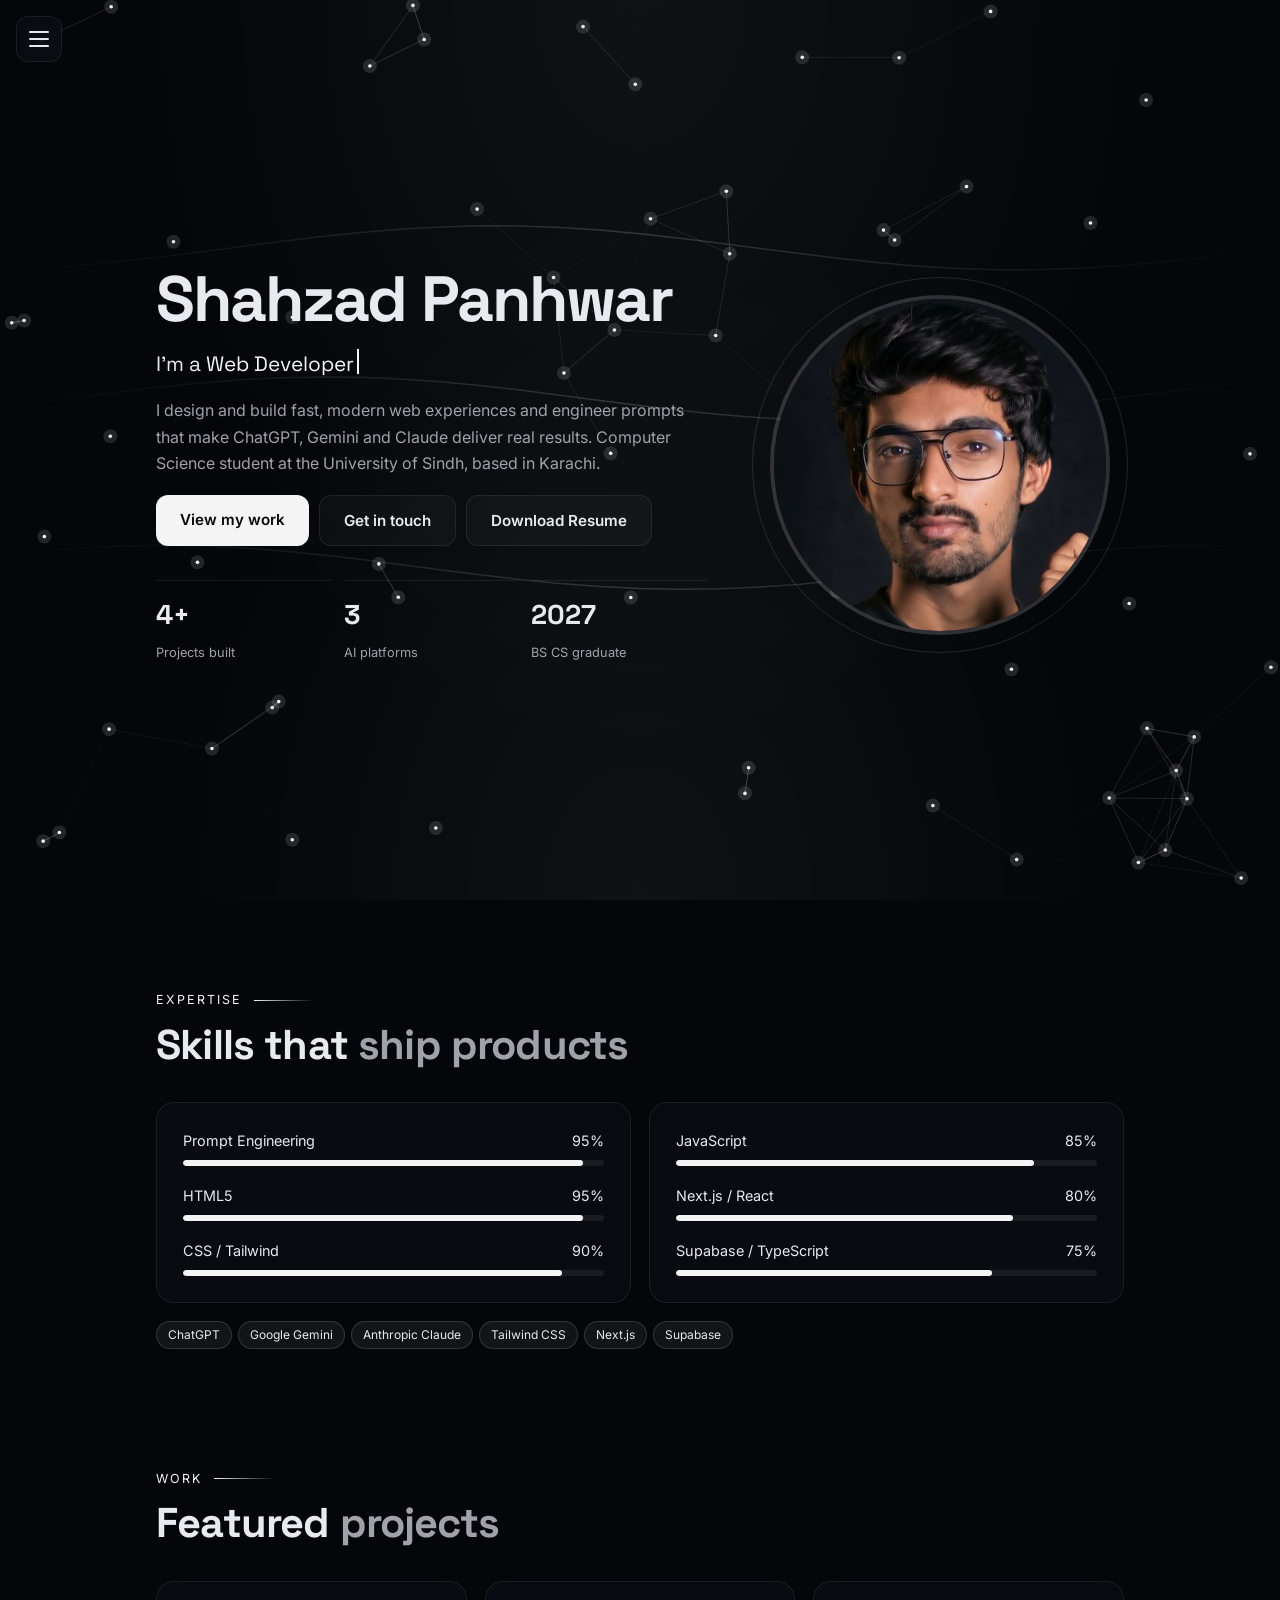
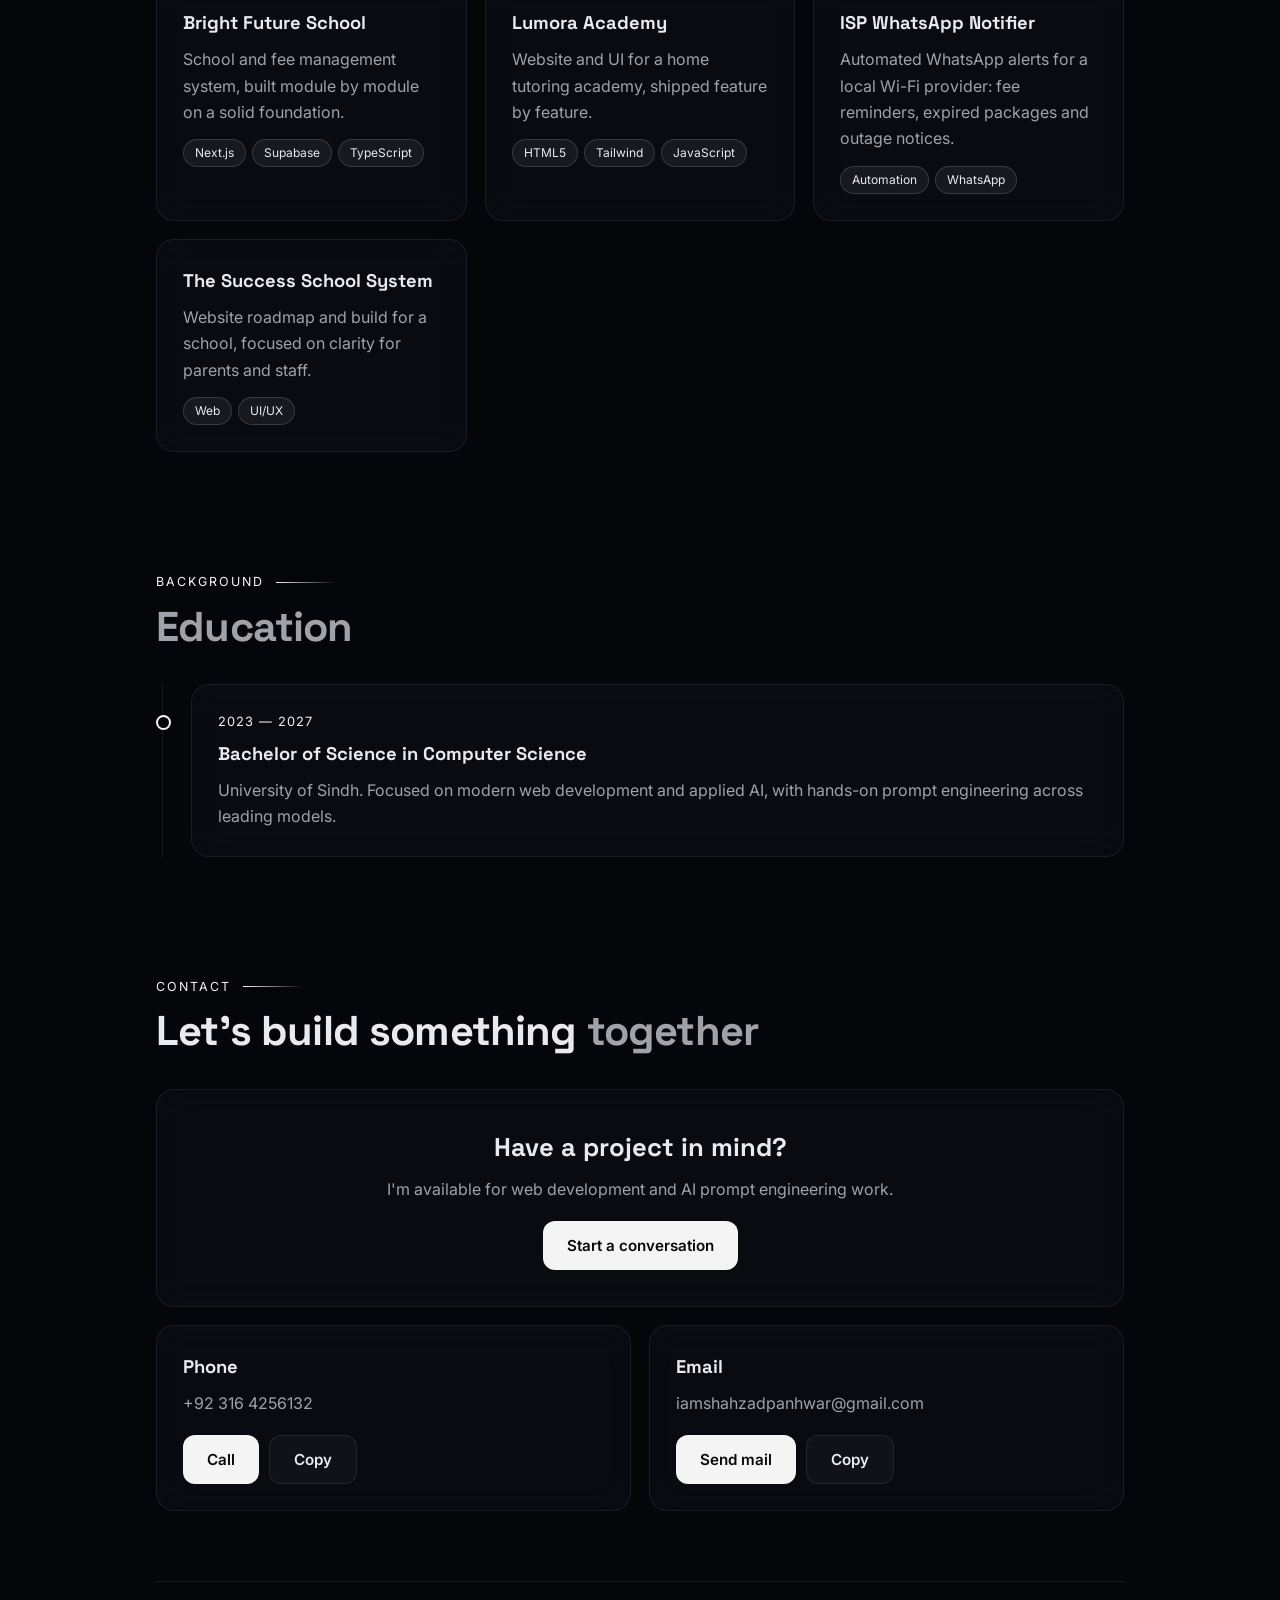
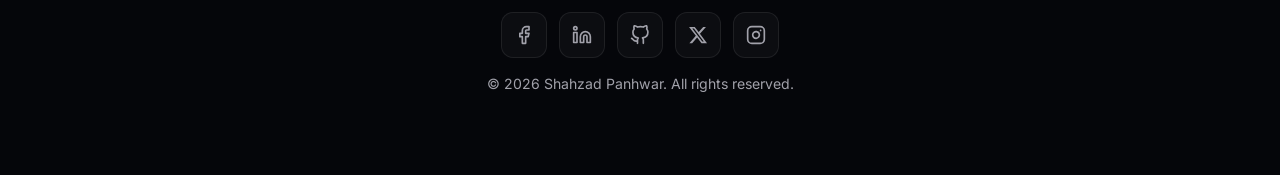
==== index.html @ 410c20b4 "Add files via upload" ====
<!DOCTYPE html>
<html lang="en">
<head>
<meta charset="utf-8">
<meta name="viewport" content="width=device-width, initial-scale=1, viewport-fit=cover">
<title>Shahzad Panhwar — Web Developer Specialized in AI</title>
<link rel="stylesheet" href="https://fonts.googleapis.com/css2?family=Inter:wght@400;500;600&family=Space+Grotesk:wght@500;600;700&display=swap">
<style>
:root{--bg:#05060a;--glass:rgba(14,16,24,.62);--line:rgba(255,255,255,.08);--tx:#e8eaf0;--mut:#a1a1aa;--em:#a1a1aa;--cy:#f4f4f5;--vi:#71717a;color-scheme:dark;box-sizing:border-box;padding-top:env(safe-area-inset-top,0px);padding-bottom:env(safe-area-inset-bottom,0px)}
*,*::before,*::after{box-sizing:inherit}
html{scroll-behavior:smooth;scroll-padding-top:env(safe-area-inset-top,0px)}
body{margin:0;background:var(--bg);color:var(--tx);font-family:Inter,system-ui,-apple-system,"Segoe UI",sans-serif;line-height:1.65;overflow-x:hidden}
body::before{content:"";position:fixed;inset:0;z-index:-1;background:radial-gradient(ellipse at 50% 0%,rgba(255,255,255,.05),transparent 60%),radial-gradient(ellipse at 50% 100%,rgba(255,255,255,.05),transparent 55%);pointer-events:none}
#bg{position:fixed;inset:0;width:100%;height:100%;z-index:-2}
h1,h2,h3,.logo,.num{font-family:"Space Grotesk",Inter,system-ui,sans-serif}
#pre{position:fixed;inset:0;background:var(--bg);display:grid;place-items:center;z-index:99;transition:opacity .6s,visibility .6s}
#pre.off{opacity:0;visibility:hidden}
.ring{width:54px;height:54px;border-radius:50%;border:3px solid var(--line);border-top-color:var(--cy);animation:spin 1s linear infinite}
@keyframes spin{to{transform:rotate(360deg)}}
nav{position:fixed;top:0;bottom:0;left:0;width:250px;display:flex;flex-direction:column;padding:calc(80px + env(safe-area-inset-top,0px)) 16px 20px;background:rgba(8,9,14,.72);backdrop-filter:blur(20px);-webkit-backdrop-filter:blur(20px);border-right:1px solid var(--line);z-index:60;transform:translateX(-105%);transition:transform .4s cubic-bezier(.2,.8,.2,1)}
nav.open{transform:none;box-shadow:20px 0 60px rgba(0,0,0,.5)}
#burger{position:fixed;top:calc(16px + env(safe-area-inset-top,0px));left:16px;width:46px;height:46px;border-radius:12px;border:1px solid var(--line);background:var(--glass);backdrop-filter:blur(14px);-webkit-backdrop-filter:blur(14px);display:flex;flex-direction:column;align-items:center;justify-content:center;gap:5px;cursor:pointer;z-index:70;transition:.25s;padding:0}
#burger:hover{border-color:var(--cy)}
#burger span{display:block;width:20px;height:2px;border-radius:2px;background:var(--tx);transition:.3s}
#burger.x span:nth-child(1){transform:translateY(7px) rotate(45deg)}
#burger.x span:nth-child(2){opacity:0}
#burger.x span:nth-child(3){transform:translateY(-7px) rotate(-45deg)}
#scrim{position:fixed;inset:0;background:rgba(0,0,0,.45);backdrop-filter:blur(4px);-webkit-backdrop-filter:blur(4px);opacity:0;visibility:hidden;transition:.3s;z-index:55}
#scrim.on{opacity:1;visibility:visible}
.brand{display:flex;align-items:center;gap:12px;padding:0 8px 22px;border-bottom:1px solid var(--line);margin-bottom:18px}
.logo{width:42px;height:42px;border-radius:12px;display:grid;place-items:center;font-weight:700;color:#04120d;background:var(--cy);flex:none}
.brand b{display:block;font-size:.95rem}.brand small{color:var(--mut);font-size:.75rem}
.lbl{display:block;font-size:.68rem;letter-spacing:.12em;text-transform:uppercase;color:var(--mut);padding:0 12px 8px}
nav svg{width:18px;height:18px;fill:none;stroke:currentColor;stroke-width:2;stroke-linecap:round;stroke-linejoin:round;flex:none}
nav a{display:flex;align-items:center;gap:12px;padding:10px 12px;border-radius:10px;color:var(--mut);text-decoration:none;font-size:.92rem;font-weight:500;transition:.2s;position:relative;margin-bottom:2px}
nav a:hover{color:var(--tx);background:rgba(255,255,255,.05)}
nav a.on{color:var(--cy);background:rgba(255,255,255,.08)}
nav a.on::before{content:"";position:absolute;left:-16px;top:8px;bottom:8px;width:3px;border-radius:0 3px 3px 0;background:var(--cy)}
.side-foot{margin-top:auto;padding:14px;border:1px solid var(--line);border-radius:14px;background:rgba(255,255,255,.03);font-size:.8rem;color:var(--mut)}
.side-foot .st{display:flex;align-items:center;gap:8px;color:var(--tx);font-weight:600;margin-bottom:10px}
.dot{width:8px;height:8px;border-radius:50%;background:var(--em);animation:pulse 2s infinite}
@keyframes pulse{50%{opacity:.4}}
nav a.hire,nav a.hire:hover{justify-content:center;margin:0;color:#04120d;font-weight:600;background:var(--cy)}
main{max-width:1040px;margin:0 auto;padding:0 36px}
section{padding:90px 0 30px}
#about{min-height:100vh;display:flex;flex-direction:column;justify-content:center;padding-top:60px}
.eyebrow{display:flex;align-items:center;gap:12px;font-size:.78rem;letter-spacing:.16em;text-transform:uppercase;color:var(--cy);margin-bottom:10px}
.eyebrow::after{content:"";height:1px;width:60px;background:linear-gradient(90deg,var(--cy),transparent)}
h2{font-size:clamp(1.8rem,4vw,2.6rem);margin:0 0 34px;letter-spacing:-.02em;line-height:1.15}
.g{color:var(--em)}
.card{background:var(--glass);backdrop-filter:blur(16px);-webkit-backdrop-filter:blur(16px);border:1px solid var(--line);border-radius:18px;padding:26px;transition:.35s;position:relative}
.card:hover{transform:translateY(-5px);border-color:rgba(255,255,255,.3);box-shadow:0 18px 40px -20px rgba(0,0,0,.7)}
.hero{display:grid;grid-template-columns:1.2fr .8fr;gap:50px;align-items:center}
.tag{display:inline-flex;align-items:center;gap:8px;font-size:.8rem;color:var(--em);border:1px solid rgba(52,211,153,.35);background:rgba(52,211,153,.07);padding:4px 14px;border-radius:999px;margin-bottom:18px}
h1{font-size:clamp(2.4rem,6vw,4rem);line-height:1.05;margin:0 0 14px;letter-spacing:-.03em}
.role{font-size:1.3rem;font-family:"Space Grotesk",sans-serif;margin-bottom:16px;min-height:2rem}
.role span{color:var(--cy)}
.role i{display:inline-block;width:2px;height:1.2em;background:var(--cy);vertical-align:-3px;margin-left:3px;animation:pulse 1s steps(2) infinite}
p{color:var(--mut);margin:0 0 14px}
.btn{display:inline-block;padding:12px 24px;border-radius:12px;font-weight:600;text-decoration:none;font-size:.95rem;border:1px solid var(--line);color:var(--tx);cursor:pointer;background:rgba(255,255,255,.03);font-family:inherit;transition:.25s}
.btn.p{background:var(--cy);color:#09090b;border:0}
.btn:hover{transform:translateY(-2px);box-shadow:0 10px 24px -10px rgba(0,0,0,.7)}
.row{display:flex;flex-wrap:wrap;gap:10px;margin-top:18px}
.stats{display:grid;grid-template-columns:repeat(3,1fr);gap:12px;margin-top:34px}
.stats div{border-top:1px solid var(--line);padding-top:12px}
.stats b{display:block;font-family:"Space Grotesk",sans-serif;font-size:1.7rem}
.stats small{color:var(--mut);font-size:.8rem}
.photo{position:relative;width:min(340px,100%);aspect-ratio:1;margin:0 auto}
.photo::before{content:"";position:absolute;inset:-18px;border-radius:50%;border:1px solid rgba(255,255,255,.12)}
.pic{position:absolute;inset:0;border-radius:50%;padding:4px;background:rgba(255,255,255,.16)}
.pic div{width:100%;height:100%;border-radius:50%;background:#0b0c12;overflow:hidden;position:relative;clip-path:circle(0%);transition:clip-path 1.4s cubic-bezier(.2,.8,.2,1) .5s}
.pic.show div{clip-path:circle(75%)}
.pic img{position:absolute;inset:0;width:100%;height:100%;object-fit:cover}
.chip{position:absolute;background:var(--glass);backdrop-filter:blur(12px);-webkit-backdrop-filter:blur(12px);border:1px solid var(--line);padding:6px 14px;border-radius:999px;font-size:.78rem;font-weight:500;animation:bob 5s ease-in-out infinite alternate;box-shadow:0 8px 24px -8px rgba(0,0,0,.6)}
.c1{top:6%;right:-8%;color:var(--cy)}.c2{bottom:14%;left:-10%;color:var(--em);animation-delay:-2s}.c3{bottom:-2%;right:4%;color:var(--vi);animation-delay:-3.5s}
@keyframes bob{to{transform:translateY(-12px)}}
.grid{display:grid;grid-template-columns:repeat(auto-fit,minmax(260px,1fr));gap:18px}
.skill{margin-bottom:18px}.skill:last-child{margin-bottom:0}
.skill .h{display:flex;justify-content:space-between;font-size:.9rem;margin-bottom:7px}
.bar{height:6px;border-radius:99px;background:rgba(255,255,255,.07);overflow:hidden}
.bar i{display:block;height:100%;width:0;border-radius:99px;background:var(--cy);transition:width 1.5s cubic-bezier(.2,.8,.2,1)}
.card h3{margin:0 0 8px;font-size:1.15rem}
.chips{display:flex;flex-wrap:wrap;gap:6px;margin-top:8px}
.chips span{font-size:.75rem;padding:3px 11px;border-radius:99px;background:rgba(255,255,255,.06);border:1px solid rgba(255,255,255,.14);color:var(--tx)}
.num{position:absolute;top:18px;right:22px;font-size:2.2rem;font-weight:700;color:rgba(255,255,255,.06)}
.tl{border-left:1px solid var(--line);padding-left:28px;margin-left:6px}
.tl .card::before{content:"";position:absolute;left:-36px;top:30px;width:15px;height:15px;border-radius:50%;background:var(--bg);border:2px solid var(--cy)}
.when{font-size:.8rem;color:var(--cy);letter-spacing:.08em;text-transform:uppercase;margin-bottom:6px}
.cta{display:grid;grid-template-columns:1fr 1fr;gap:18px}
.cta .card.big{grid-column:1/-1;text-align:center;padding:36px 26px}
.cta .big h3{font-size:1.6rem}
footer{margin-top:70px;padding:30px 0 50px;text-align:center;border-top:1px solid var(--line);color:var(--mut);font-size:.88rem}
.social{display:flex;justify-content:center;gap:12px}.social a{display:grid;place-items:center;width:46px;height:46px;border-radius:12px;border:1px solid var(--line);background:rgba(255,255,255,.03);color:var(--mut);text-decoration:none;transition:.25s}.social a:hover{color:var(--cy);border-color:rgba(255,255,255,.3);transform:translateY(-3px)}.social svg{width:20px;height:20px;fill:none;stroke:currentColor;stroke-width:2;stroke-linecap:round;stroke-linejoin:round}.social svg.f{fill:currentColor;stroke:none}
.rv{opacity:0;transform:translateY(28px);transition:opacity .8s,transform .8s}.rv.in{opacity:1;transform:none}
#toast{position:fixed;bottom:calc(24px + env(safe-area-inset-bottom,0px));left:50%;transform:translate(-50%,30px);background:#12131a;border:1px solid var(--cy);padding:8px 18px;border-radius:12px;opacity:0;transition:.3s;z-index:100}
#toast.on{opacity:1;transform:translate(-50%,0)}
@media(max-width:860px){.hero{grid-template-columns:1fr;text-align:center}.hero .row{justify-content:center}.eyebrow{justify-content:center}.photo{order:-1;width:min(260px,80%)}.c1{right:-4%}.c2{left:-4%}}
@media(max-width:700px){
 main{padding:0 18px 60px}
 .cta{grid-template-columns:1fr}
}
@media(prefers-reduced-motion:reduce){*{animation:none!important;transition:none!important}}
</style>
</head>
<body>
<canvas id="bg"></canvas>
<div id="pre"><div class="ring"></div></div>

<button id="burger" aria-label="Menu" aria-expanded="false"><span></span><span></span><span></span></button><div id="scrim"></div>
<nav id="nav">
 
 <div class="menu">
 <a href="#about" class="on"><span>About</span></a>
 <a href="#skills"><span>Skills</span></a>
 <a href="#projects"><span>Projects</span></a>
 <a href="#education"><span>Education</span></a>
 <a href="#contact"><span>Contact</span></a>
 </div>
 
</nav>

<main>
<section id="about">
 <div class="hero">
  <div>
   
   <h1>Shahzad Panhwar</h1>
   <div class="role">I'm a <span id="typed"></span><i></i></div>
   <p>I design and build fast, modern web experiences and engineer prompts that make ChatGPT, Gemini and Claude deliver real results. Computer Science student at the University of Sindh, based in Karachi.</p>
   <div class="row"><a class="btn p" href="#projects">View my work</a><a class="btn" href="#contact">Get in touch</a><a class="btn" href="resume.pdf" download>Download Resume</a></div>
   <div class="stats"><div><b>4+</b><small>Projects built</small></div><div><b>3</b><small>AI platforms</small></div><div><b>2027</b><small>BS CS graduate</small></div></div>
  </div>
  <div class="photo">
   <div class="pic" id="pic"><div><img src="[data-uri]" alt="Shahzad Panhwar"></div></div>
   
  </div>
 </div>
</section>

<section id="skills">
 <div class="eyebrow rv">Expertise</div>
 <h2 class="rv">Skills that <span class="g">ship products</span></h2>
 <div class="grid">
  <div class="card rv">
   <div class="skill"><div class="h"><span>Prompt Engineering</span><span>95%</span></div><div class="bar"><i data-w="95"></i></div></div>
   <div class="skill"><div class="h"><span>HTML5</span><span>95%</span></div><div class="bar"><i data-w="95"></i></div></div>
   <div class="skill"><div class="h"><span>CSS / Tailwind</span><span>90%</span></div><div class="bar"><i data-w="90"></i></div></div>
  </div>
  <div class="card rv">
   <div class="skill"><div class="h"><span>JavaScript</span><span>85%</span></div><div class="bar"><i data-w="85"></i></div></div>
   <div class="skill"><div class="h"><span>Next.js / React</span><span>80%</span></div><div class="bar"><i data-w="80"></i></div></div>
   <div class="skill"><div class="h"><span>Supabase / TypeScript</span><span>75%</span></div><div class="bar"><i data-w="75"></i></div></div>
  </div>
 </div>
 <div class="chips rv" style="margin-top:18px"><span>ChatGPT</span><span>Google Gemini</span><span>Anthropic Claude</span><span>Tailwind CSS</span><span>Next.js</span><span>Supabase</span></div>
</section>

<section id="projects">
 <div class="eyebrow rv">Work</div>
 <h2 class="rv">Featured <span class="g">projects</span></h2>
 <div class="grid">
  <div class="card rv"><h3>Bright Future School</h3><p>School and fee management system, built module by module on a solid foundation.</p><div class="chips"><span>Next.js</span><span>Supabase</span><span>TypeScript</span></div></div>
  <div class="card rv"><h3>Lumora Academy</h3><p>Website and UI for a home tutoring academy, shipped feature by feature.</p><div class="chips"><span>HTML5</span><span>Tailwind</span><span>JavaScript</span></div></div>
  <div class="card rv"><h3>ISP WhatsApp Notifier</h3><p>Automated WhatsApp alerts for a local Wi-Fi provider: fee reminders, expired packages and outage notices.</p><div class="chips"><span>Automation</span><span>WhatsApp</span></div></div>
  <div class="card rv"><h3>The Success School System</h3><p>Website roadmap and build for a school, focused on clarity for parents and staff.</p><div class="chips"><span>Web</span><span>UI/UX</span></div></div>
 </div>
</section>

<section id="education">
 <div class="eyebrow rv">Background</div>
 <h2 class="rv"><span class="g">Education</span></h2>
 <div class="tl">
  <div class="card rv">
   <div class="when">2023 — 2027</div>
   <h3>Bachelor of Science in Computer Science</h3>
   <p style="margin:0">University of Sindh. Focused on modern web development and applied AI, with hands-on prompt engineering across leading models.</p>
  </div>
 </div>
</section>

<section id="contact">
 <div class="eyebrow rv">Contact</div>
 <h2 class="rv">Let's build something <span class="g">together</span></h2>
 <div class="cta">
  <div class="card big rv"><h3>Have a project in mind?</h3><p>I'm available for web development and AI prompt engineering work.</p><div class="row" style="justify-content:center"><a class="btn p" href="mailto:iamshahzadpanhwar@gmail.com">Start a conversation</a></div></div>
  <div class="card rv"><h3>Phone</h3><p>+92 316 4256132</p><div class="row"><a class="btn p" href="tel:+923164256132">Call</a><button class="btn" data-copy="+923164256132">Copy</button></div></div>
  <div class="card rv"><h3>Email</h3><p>iamshahzadpanhwar@gmail.com</p><div class="row"><a class="btn p" href="mailto:iamshahzadpanhwar@gmail.com">Send mail</a><button class="btn" data-copy="iamshahzadpanhwar@gmail.com">Copy</button></div></div>
 </div>
 <footer>
  <div class="social"><a href="https://www.facebook.com/iamshahzadpanhwar" target="_blank" rel="noopener" aria-label="Facebook"><svg viewBox="0 0 24 24"><path d="M18 2h-3a5 5 0 0 0-5 5v3H7v4h3v8h4v-8h3l1-4h-4V7a1 1 0 0 1 1-1h3z"/></svg></a><a href="https://www.linkedin.com/in/shahzadpanhwar/" target="_blank" rel="noopener" aria-label="LinkedIn"><svg viewBox="0 0 24 24"><path d="M16 8a6 6 0 0 1 6 6v7h-4v-7a2 2 0 0 0-2-2 2 2 0 0 0-2 2v7h-4v-7a6 6 0 0 1 6-6z"/><rect x="2" y="9" width="4" height="12"/><circle cx="4" cy="4" r="2"/></svg></a><a href="https://github.com/shahzadpanhwar" target="_blank" rel="noopener" aria-label="GitHub"><svg viewBox="0 0 24 24"><path d="M9 19c-5 1.5-5-2.5-7-3m14 6v-3.87a3.37 3.37 0 0 0-.94-2.61c3.14-.35 6.44-1.54 6.44-7A5.44 5.44 0 0 0 20 4.77 5.07 5.07 0 0 0 19.91 1S18.73.65 16 2.48a13.38 13.38 0 0 0-7 0C6.27.65 5.09 1 5.09 1A5.07 5.07 0 0 0 5 4.77a5.44 5.44 0 0 0-1.5 3.78c0 5.42 3.3 6.61 6.44 7A3.37 3.37 0 0 0 9 18.13V22"/></svg></a><a href="https://x.com/shahzadpanhwar_" target="_blank" rel="noopener" aria-label="X"><svg class="f" viewBox="0 0 24 24"><path d="M18.244 2.25h3.308l-7.227 8.26 8.502 11.24H16.17l-5.214-6.817L4.99 21.75H1.68l7.73-8.835L1.254 2.25H8.08l4.713 6.231zm-1.161 17.52h1.833L7.084 4.126H5.117z"/></svg></a><a href="https://instagram.com/shahzadpanhwar_" target="_blank" rel="noopener" aria-label="Instagram"><svg viewBox="0 0 24 24"><rect x="2" y="2" width="20" height="20" rx="5" ry="5"/><path d="M16 11.37A4 4 0 1 1 12.63 8 4 4 0 0 1 16 11.37z"/><line x1="17.5" y1="6.5" x2="17.51" y2="6.5"/></svg></a></div>
  <p style="margin:14px 0 0">© 2026 Shahzad Panhwar. All rights reserved.</p>
 </footer>
</section>
</main>
<div id="toast">Copied!</div>

<script>
window.addEventListener('load',function(){setTimeout(function(){document.getElementById('pre').classList.add('off');document.getElementById('pic').classList.add('show')},500)});
var io=new IntersectionObserver(function(es){es.forEach(function(e){if(e.isIntersecting){e.target.classList.add('in');e.target.querySelectorAll('[data-w]').forEach(function(b){b.style.width=b.dataset.w+'%'})}})},{threshold:.2});
document.querySelectorAll('.rv').forEach(function(el){io.observe(el)});
var links=document.querySelectorAll('.menu a');
var so=new IntersectionObserver(function(es){es.forEach(function(e){if(e.isIntersecting){links.forEach(function(l){l.classList.toggle('on',l.getAttribute('href')==='#'+e.target.id)})}})},{threshold:.4});
document.querySelectorAll('section').forEach(function(s){so.observe(s)});
document.querySelectorAll('[data-copy]').forEach(function(b){b.addEventListener('click',function(){
 var t=b.dataset.copy,done=function(){var x=document.getElementById('toast');x.classList.add('on');setTimeout(function(){x.classList.remove('on')},1500)};
 try{navigator.clipboard.writeText(t).then(done,done)}catch(e){done()}})});
var bt=document.getElementById('burger'),nv=document.getElementById('nav'),sc=document.getElementById('scrim');
function tg(o){nv.classList.toggle('open',o);bt.classList.toggle('x',o);sc.classList.toggle('on',o);bt.setAttribute('aria-expanded',o)}
bt.addEventListener('click',function(){tg(!nv.classList.contains('open'))});
sc.addEventListener('click',function(){tg(false)});
addEventListener('keydown',function(e){if(e.key==='Escape')tg(false)});
document.querySelectorAll('nav a').forEach(function(a){a.addEventListener('click',function(){tg(false)})});
/* typewriter */
(function(){var w=['Web Developer'],i=0,j=0,d=false,el=document.getElementById('typed');
function t(){var s=w[i];el.textContent=s.slice(0,j);if(!d&&j===s.length){d=true;return setTimeout(t,1600)}
if(d&&j===0){d=false;i=(i+1)%w.length}j+=d?-1:1;setTimeout(t,d?40:85)}t()})();
/* neon background */
(function(){var c=document.getElementById('bg'),x=c.getContext('2d'),W,H,P=[],m={x:-999,y:-999},k=['255,255,255','255,255,255','255,255,255'],T=0,still=matchMedia('(prefers-reduced-motion:reduce)').matches;
function rs(){W=c.width=innerWidth;H=c.height=innerHeight;var n=Math.min(85,Math.floor(W*H/17000));P=[];for(var i=0;i<n;i++)P.push({x:Math.random()*W,y:Math.random()*H,vx:(Math.random()-.5)*.45,vy:(Math.random()-.5)*.45,c:k[i%3]})}
addEventListener('resize',rs);addEventListener('pointermove',function(e){m.x=e.clientX;m.y=e.clientY});rs();
function fr(){T+=.012;x.clearRect(0,0,W,H);
/* sweeping neon beams */
for(var b=0;b<3;b++){var by=H*(.2+.25*b)+Math.sin(T*1.4+b*2)*H*.08,g=x.createLinearGradient(0,0,W,0),cl=k[b];g.addColorStop(0,'rgba('+cl+',0)');g.addColorStop(.5,'rgba('+cl+',.16)');g.addColorStop(1,'rgba('+cl+',0)');x.strokeStyle=g;x.lineWidth=1.5;x.beginPath();x.moveTo(0,by);for(var q=0;q<=W;q+=40)x.lineTo(q,by+Math.sin(q*.006+T*2+b)*22);x.stroke()}
/* particle network */
for(var a=0;a<P.length;a++){var p=P[a];p.x+=p.vx;p.y+=p.vy;if(p.x<0||p.x>W)p.vx*=-1;if(p.y<0||p.y>H)p.vy*=-1;
var dx=m.x-p.x,dy=m.y-p.y,dm=Math.hypot(dx,dy);if(dm<160){x.strokeStyle='rgba('+p.c+','+(.5*(1-dm/160))+')';x.lineWidth=1;x.beginPath();x.moveTo(p.x,p.y);x.lineTo(m.x,m.y);x.stroke()}
for(var z=a+1;z<P.length;z++){var o=P[z],d=Math.hypot(p.x-o.x,p.y-o.y);if(d<130){x.strokeStyle='rgba('+p.c+','+(.28*(1-d/130))+')';x.lineWidth=1;x.beginPath();x.moveTo(p.x,p.y);x.lineTo(o.x,o.y);x.stroke()}}
x.fillStyle='rgba('+p.c+',.12)';x.beginPath();x.arc(p.x,p.y,7,0,6.283);x.fill();x.fillStyle='rgba('+p.c+',.95)';x.beginPath();x.arc(p.x,p.y,1.8,0,6.283);x.fill()}
if(!still)requestAnimationFrame(fr)}
fr();})();
</script>
</body>
</html>
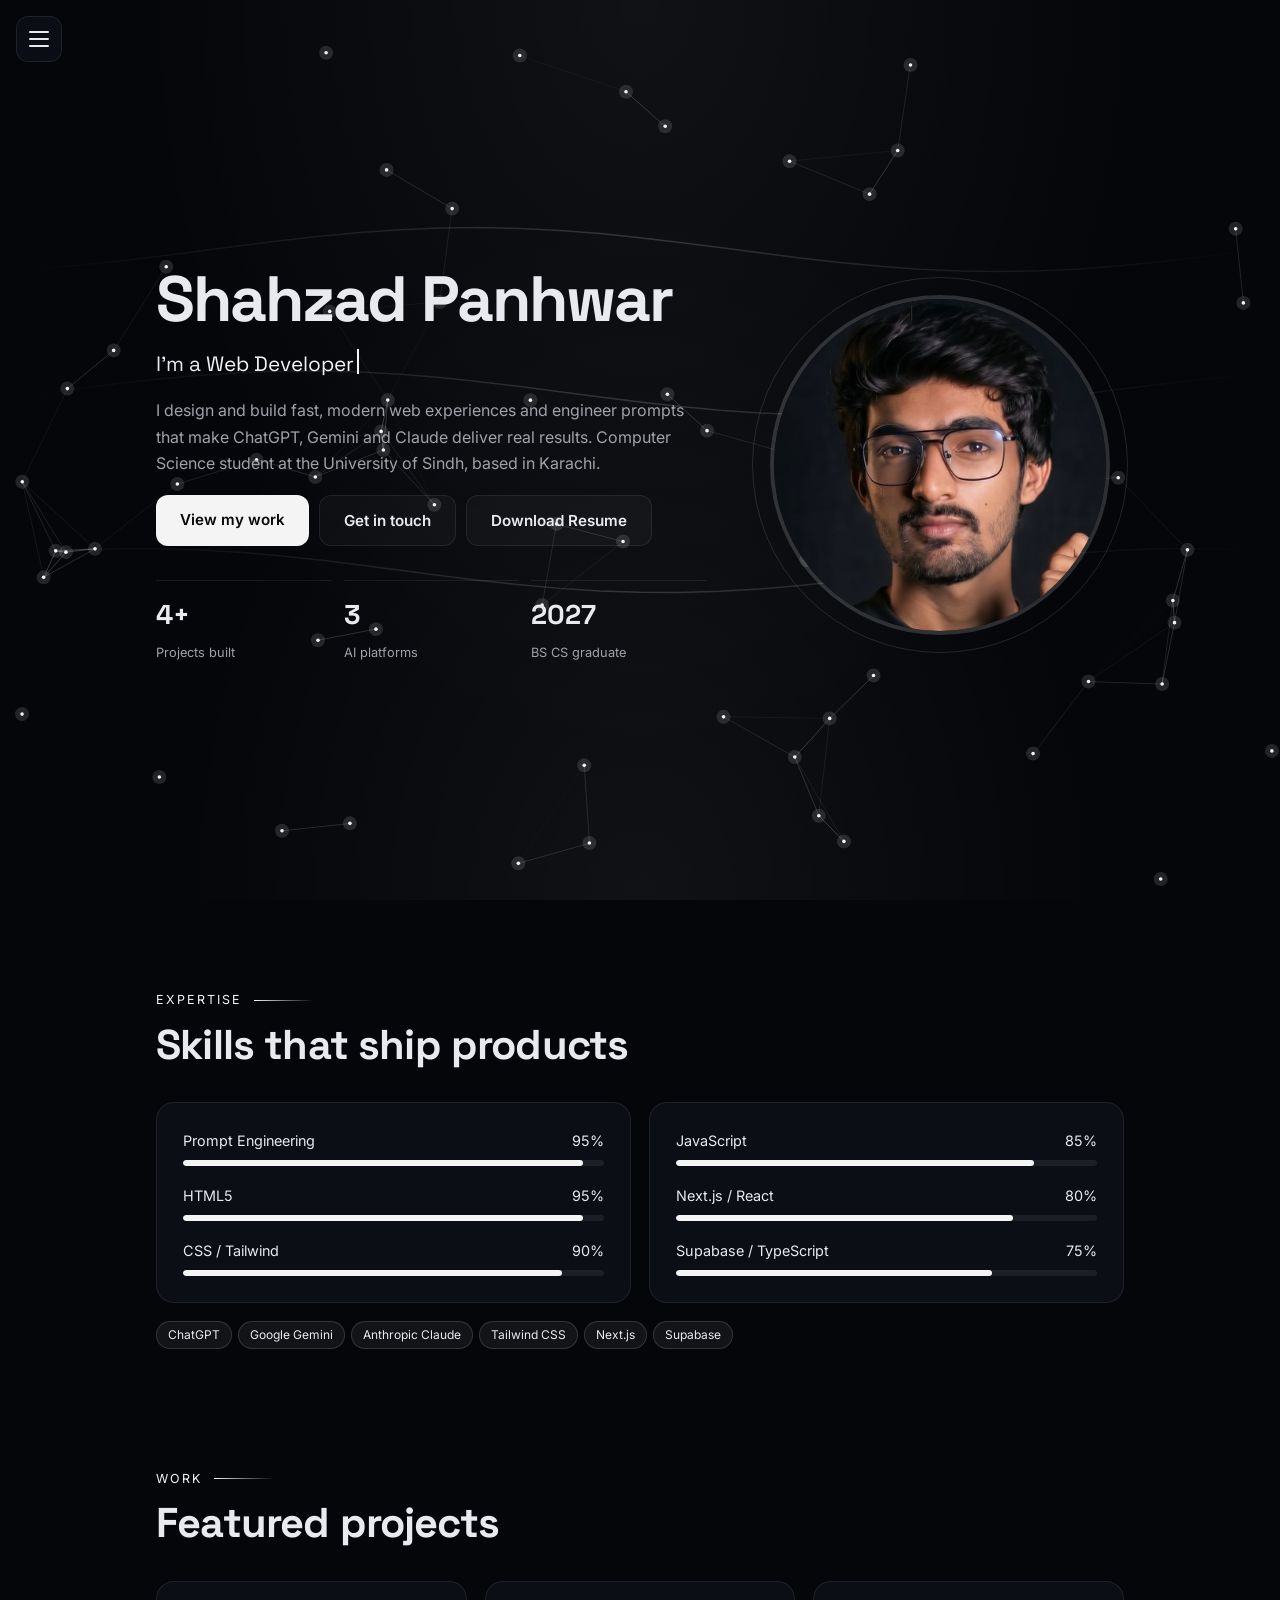
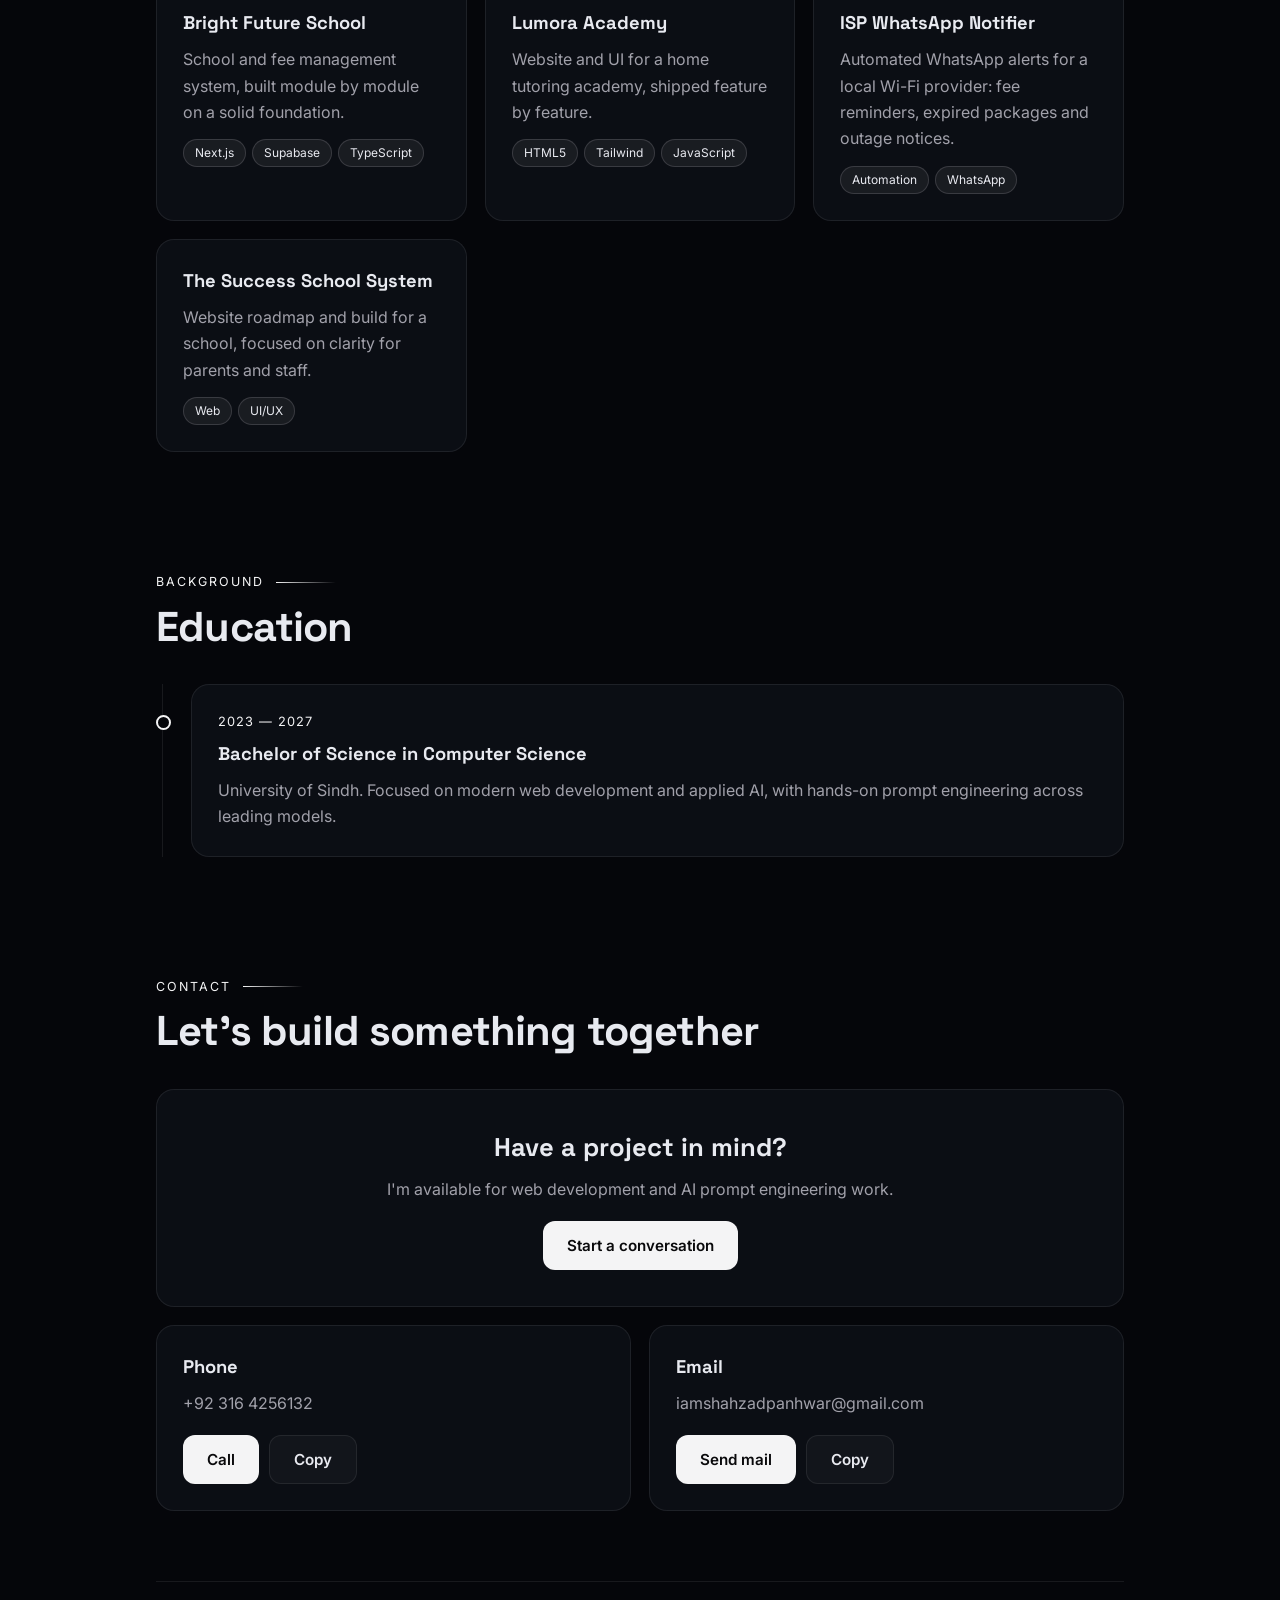
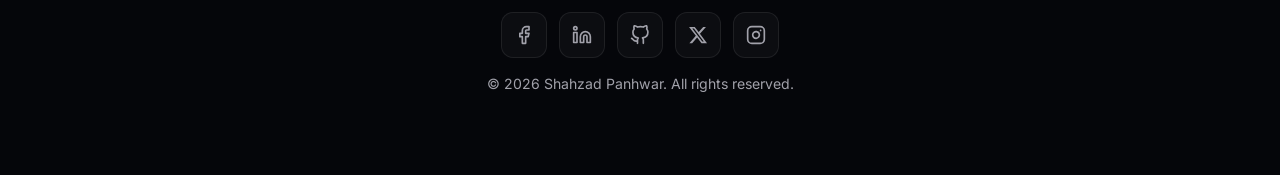
==== commit d1042ec3: "Add files via upload" ====
--- a/index.html
+++ b/index.html
@@ -4,11 +4,16 @@
 <meta charset="utf-8">
 <meta name="viewport" content="width=device-width, initial-scale=1, viewport-fit=cover">
 <title>Shahzad Panhwar — Web Developer Specialized in AI</title>
+<meta name="description" content="Portfolio of Shahzad Panhwar: web developer specialized in AI and prompt engineering.">
+<meta name="theme-color" content="#05060a">
+<link rel="preconnect" href="https://fonts.googleapis.com">
+<link rel="preconnect" href="https://fonts.gstatic.com" crossorigin>
 <link rel="stylesheet" href="https://fonts.googleapis.com/css2?family=Inter:wght@400;500;600&family=Space+Grotesk:wght@500;600;700&display=swap">
 <style>
-:root{--bg:#05060a;--glass:rgba(14,16,24,.62);--line:rgba(255,255,255,.08);--tx:#e8eaf0;--mut:#a1a1aa;--em:#a1a1aa;--cy:#f4f4f5;--vi:#71717a;color-scheme:dark;box-sizing:border-box;padding-top:env(safe-area-inset-top,0px);padding-bottom:env(safe-area-inset-bottom,0px)}
+:root{--bg:#05060a;--glass:rgba(14,16,24,.82);--line:rgba(255,255,255,.08);--tx:#e8eaf0;--mut:#a1a1aa;--em:#a1a1aa;--cy:#f4f4f5;--vi:#71717a;color-scheme:dark;box-sizing:border-box;padding-top:env(safe-area-inset-top,0px);padding-bottom:env(safe-area-inset-bottom,0px)}
 *,*::before,*::after{box-sizing:inherit}
-html{scroll-behavior:smooth;scroll-padding-top:env(safe-area-inset-top,0px)}
+a,button{-webkit-tap-highlight-color:transparent}
+html{-webkit-text-size-adjust:100%;scroll-behavior:smooth;scroll-padding-top:env(safe-area-inset-top,0px)}
 body{margin:0;background:var(--bg);color:var(--tx);font-family:Inter,system-ui,-apple-system,"Segoe UI",sans-serif;line-height:1.65;overflow-x:hidden}
 body::before{content:"";position:fixed;inset:0;z-index:-1;background:radial-gradient(ellipse at 50% 0%,rgba(255,255,255,.05),transparent 60%),radial-gradient(ellipse at 50% 100%,rgba(255,255,255,.05),transparent 55%);pointer-events:none}
 #bg{position:fixed;inset:0;width:100%;height:100%;z-index:-2}
@@ -17,7 +22,7 @@
 #pre.off{opacity:0;visibility:hidden}
 .ring{width:54px;height:54px;border-radius:50%;border:3px solid var(--line);border-top-color:var(--cy);animation:spin 1s linear infinite}
 @keyframes spin{to{transform:rotate(360deg)}}
-nav{position:fixed;top:0;bottom:0;left:0;width:250px;display:flex;flex-direction:column;padding:calc(80px + env(safe-area-inset-top,0px)) 16px 20px;background:rgba(8,9,14,.72);backdrop-filter:blur(20px);-webkit-backdrop-filter:blur(20px);border-right:1px solid var(--line);z-index:60;transform:translateX(-105%);transition:transform .4s cubic-bezier(.2,.8,.2,1)}
+nav{position:fixed;top:0;bottom:0;left:0;width:min(250px,80vw);overflow-y:auto;display:flex;flex-direction:column;padding:calc(80px + env(safe-area-inset-top,0px)) 16px 20px;background:rgba(8,9,14,.72);backdrop-filter:blur(20px);-webkit-backdrop-filter:blur(20px);border-right:1px solid var(--line);z-index:60;transform:translateX(-105%);transition:transform .4s cubic-bezier(.2,.8,.2,1)}
 nav.open{transform:none;box-shadow:20px 0 60px rgba(0,0,0,.5)}
 #burger{position:fixed;top:calc(16px + env(safe-area-inset-top,0px));left:16px;width:46px;height:46px;border-radius:12px;border:1px solid var(--line);background:var(--glass);backdrop-filter:blur(14px);-webkit-backdrop-filter:blur(14px);display:flex;flex-direction:column;align-items:center;justify-content:center;gap:5px;cursor:pointer;z-index:70;transition:.25s;padding:0}
 #burger:hover{border-color:var(--cy)}
@@ -43,13 +48,13 @@
 nav a.hire,nav a.hire:hover{justify-content:center;margin:0;color:#04120d;font-weight:600;background:var(--cy)}
 main{max-width:1040px;margin:0 auto;padding:0 36px}
 section{padding:90px 0 30px}
-#about{min-height:100vh;display:flex;flex-direction:column;justify-content:center;padding-top:60px}
+#about{min-height:100vh;min-height:100svh;display:flex;flex-direction:column;justify-content:center;padding-top:60px}
 .eyebrow{display:flex;align-items:center;gap:12px;font-size:.78rem;letter-spacing:.16em;text-transform:uppercase;color:var(--cy);margin-bottom:10px}
 .eyebrow::after{content:"";height:1px;width:60px;background:linear-gradient(90deg,var(--cy),transparent)}
 h2{font-size:clamp(1.8rem,4vw,2.6rem);margin:0 0 34px;letter-spacing:-.02em;line-height:1.15}
-.g{color:var(--em)}
-.card{background:var(--glass);backdrop-filter:blur(16px);-webkit-backdrop-filter:blur(16px);border:1px solid var(--line);border-radius:18px;padding:26px;transition:.35s;position:relative}
-.card:hover{transform:translateY(-5px);border-color:rgba(255,255,255,.3);box-shadow:0 18px 40px -20px rgba(0,0,0,.7)}
+.g{color:inherit}
+.card{background:var(--glass);border:1px solid var(--line);border-radius:18px;padding:26px;transition:transform .35s,border-color .35s,box-shadow .35s;position:relative}
+@media(hover:hover){.card:hover{transform:translateY(-5px);border-color:rgba(255,255,255,.3);box-shadow:0 18px 40px -20px rgba(0,0,0,.7)}}
 .hero{display:grid;grid-template-columns:1.2fr .8fr;gap:50px;align-items:center}
 .tag{display:inline-flex;align-items:center;gap:8px;font-size:.8rem;color:var(--em);border:1px solid rgba(52,211,153,.35);background:rgba(52,211,153,.07);padding:4px 14px;border-radius:999px;margin-bottom:18px}
 h1{font-size:clamp(2.4rem,6vw,4rem);line-height:1.05;margin:0 0 14px;letter-spacing:-.03em}
@@ -90,13 +95,18 @@
 .cta .card.big{grid-column:1/-1;text-align:center;padding:36px 26px}
 .cta .big h3{font-size:1.6rem}
 footer{margin-top:70px;padding:30px 0 50px;text-align:center;border-top:1px solid var(--line);color:var(--mut);font-size:.88rem}
-.social{display:flex;justify-content:center;gap:12px}.social a{display:grid;place-items:center;width:46px;height:46px;border-radius:12px;border:1px solid var(--line);background:rgba(255,255,255,.03);color:var(--mut);text-decoration:none;transition:.25s}.social a:hover{color:var(--cy);border-color:rgba(255,255,255,.3);transform:translateY(-3px)}.social svg{width:20px;height:20px;fill:none;stroke:currentColor;stroke-width:2;stroke-linecap:round;stroke-linejoin:round}.social svg.f{fill:currentColor;stroke:none}
+.social{display:flex;flex-wrap:wrap;justify-content:center;gap:12px}.social a{display:grid;place-items:center;width:46px;height:46px;border-radius:12px;border:1px solid var(--line);background:rgba(255,255,255,.03);color:var(--mut);text-decoration:none;transition:.25s}.social a:hover{color:var(--cy);border-color:rgba(255,255,255,.3);transform:translateY(-3px)}.social svg{width:20px;height:20px;fill:none;stroke:currentColor;stroke-width:2;stroke-linecap:round;stroke-linejoin:round}.social svg.f{fill:currentColor;stroke:none}
 .rv{opacity:0;transform:translateY(28px);transition:opacity .8s,transform .8s}.rv.in{opacity:1;transform:none}
 #toast{position:fixed;bottom:calc(24px + env(safe-area-inset-bottom,0px));left:50%;transform:translate(-50%,30px);background:#12131a;border:1px solid var(--cy);padding:8px 18px;border-radius:12px;opacity:0;transition:.3s;z-index:100}
 #toast.on{opacity:1;transform:translate(-50%,0)}
 @media(max-width:860px){.hero{grid-template-columns:1fr;text-align:center}.hero .row{justify-content:center}.eyebrow{justify-content:center}.photo{order:-1;width:min(260px,80%)}.c1{right:-4%}.c2{left:-4%}}
 @media(max-width:700px){
  main{padding:0 18px 60px}
+ section{padding:64px 0 16px}
+ #about{padding-top:84px}
+ .stats b{font-size:1.4rem}
+ nav a{padding:14px}
+ .btn{padding:12px 20px}
  .cta{grid-template-columns:1fr}
 }
 @media(prefers-reduced-motion:reduce){*{animation:none!important;transition:none!important}}
@@ -131,7 +141,7 @@
    <div class="stats"><div><b>4+</b><small>Projects built</small></div><div><b>3</b><small>AI platforms</small></div><div><b>2027</b><small>BS CS graduate</small></div></div>
   </div>
   <div class="photo">
-   <div class="pic" id="pic"><div><img src="[data-uri]" alt="Shahzad Panhwar"></div></div>
+   <div class="pic" id="pic"><div><img decoding="async" width="420" height="420" src="[data-uri]" alt="Shahzad Panhwar"></div></div>
    
   </div>
  </div>
@@ -180,7 +190,7 @@
 
 <section id="contact">
  <div class="eyebrow rv">Contact</div>
- <h2 class="rv">Let's build something <span class="g">together</span></h2>
+ <h2 class="rv">Let's build something together</h2>
  <div class="cta">
   <div class="card big rv"><h3>Have a project in mind?</h3><p>I'm available for web development and AI prompt engineering work.</p><div class="row" style="justify-content:center"><a class="btn p" href="mailto:iamshahzadpanhwar@gmail.com">Start a conversation</a></div></div>
   <div class="card rv"><h3>Phone</h3><p>+92 316 4256132</p><div class="row"><a class="btn p" href="tel:+923164256132">Call</a><button class="btn" data-copy="+923164256132">Copy</button></div></div>
@@ -199,7 +209,7 @@
 var io=new IntersectionObserver(function(es){es.forEach(function(e){if(e.isIntersecting){e.target.classList.add('in');e.target.querySelectorAll('[data-w]').forEach(function(b){b.style.width=b.dataset.w+'%'})}})},{threshold:.2});
 document.querySelectorAll('.rv').forEach(function(el){io.observe(el)});
 var links=document.querySelectorAll('.menu a');
-var so=new IntersectionObserver(function(es){es.forEach(function(e){if(e.isIntersecting){links.forEach(function(l){l.classList.toggle('on',l.getAttribute('href')==='#'+e.target.id)})}})},{threshold:.4});
+var so=new IntersectionObserver(function(es){es.forEach(function(e){if(e.isIntersecting){links.forEach(function(l){l.classList.toggle('on',l.getAttribute('href')==='#'+e.target.id)})}})},{rootMargin:'-45% 0px -50% 0px',threshold:0});
 document.querySelectorAll('section').forEach(function(s){so.observe(s)});
 document.querySelectorAll('[data-copy]').forEach(function(b){b.addEventListener('click',function(){
  var t=b.dataset.copy,done=function(){var x=document.getElementById('toast');x.classList.add('on');setTimeout(function(){x.classList.remove('on')},1500)};
@@ -217,7 +227,7 @@
 /* neon background */
 (function(){var c=document.getElementById('bg'),x=c.getContext('2d'),W,H,P=[],m={x:-999,y:-999},k=['255,255,255','255,255,255','255,255,255'],T=0,still=matchMedia('(prefers-reduced-motion:reduce)').matches;
 function rs(){W=c.width=innerWidth;H=c.height=innerHeight;var n=Math.min(85,Math.floor(W*H/17000));P=[];for(var i=0;i<n;i++)P.push({x:Math.random()*W,y:Math.random()*H,vx:(Math.random()-.5)*.45,vy:(Math.random()-.5)*.45,c:k[i%3]})}
-addEventListener('resize',rs);addEventListener('pointermove',function(e){m.x=e.clientX;m.y=e.clientY});rs();
+addEventListener('resize',function(){if(innerWidth!==W||Math.abs(innerHeight-H)>150)rs()});addEventListener('pointermove',function(e){m.x=e.clientX;m.y=e.clientY},{passive:true});rs();
 function fr(){T+=.012;x.clearRect(0,0,W,H);
 /* sweeping neon beams */
 for(var b=0;b<3;b++){var by=H*(.2+.25*b)+Math.sin(T*1.4+b*2)*H*.08,g=x.createLinearGradient(0,0,W,0),cl=k[b];g.addColorStop(0,'rgba('+cl+',0)');g.addColorStop(.5,'rgba('+cl+',.16)');g.addColorStop(1,'rgba('+cl+',0)');x.strokeStyle=g;x.lineWidth=1.5;x.beginPath();x.moveTo(0,by);for(var q=0;q<=W;q+=40)x.lineTo(q,by+Math.sin(q*.006+T*2+b)*22);x.stroke()}
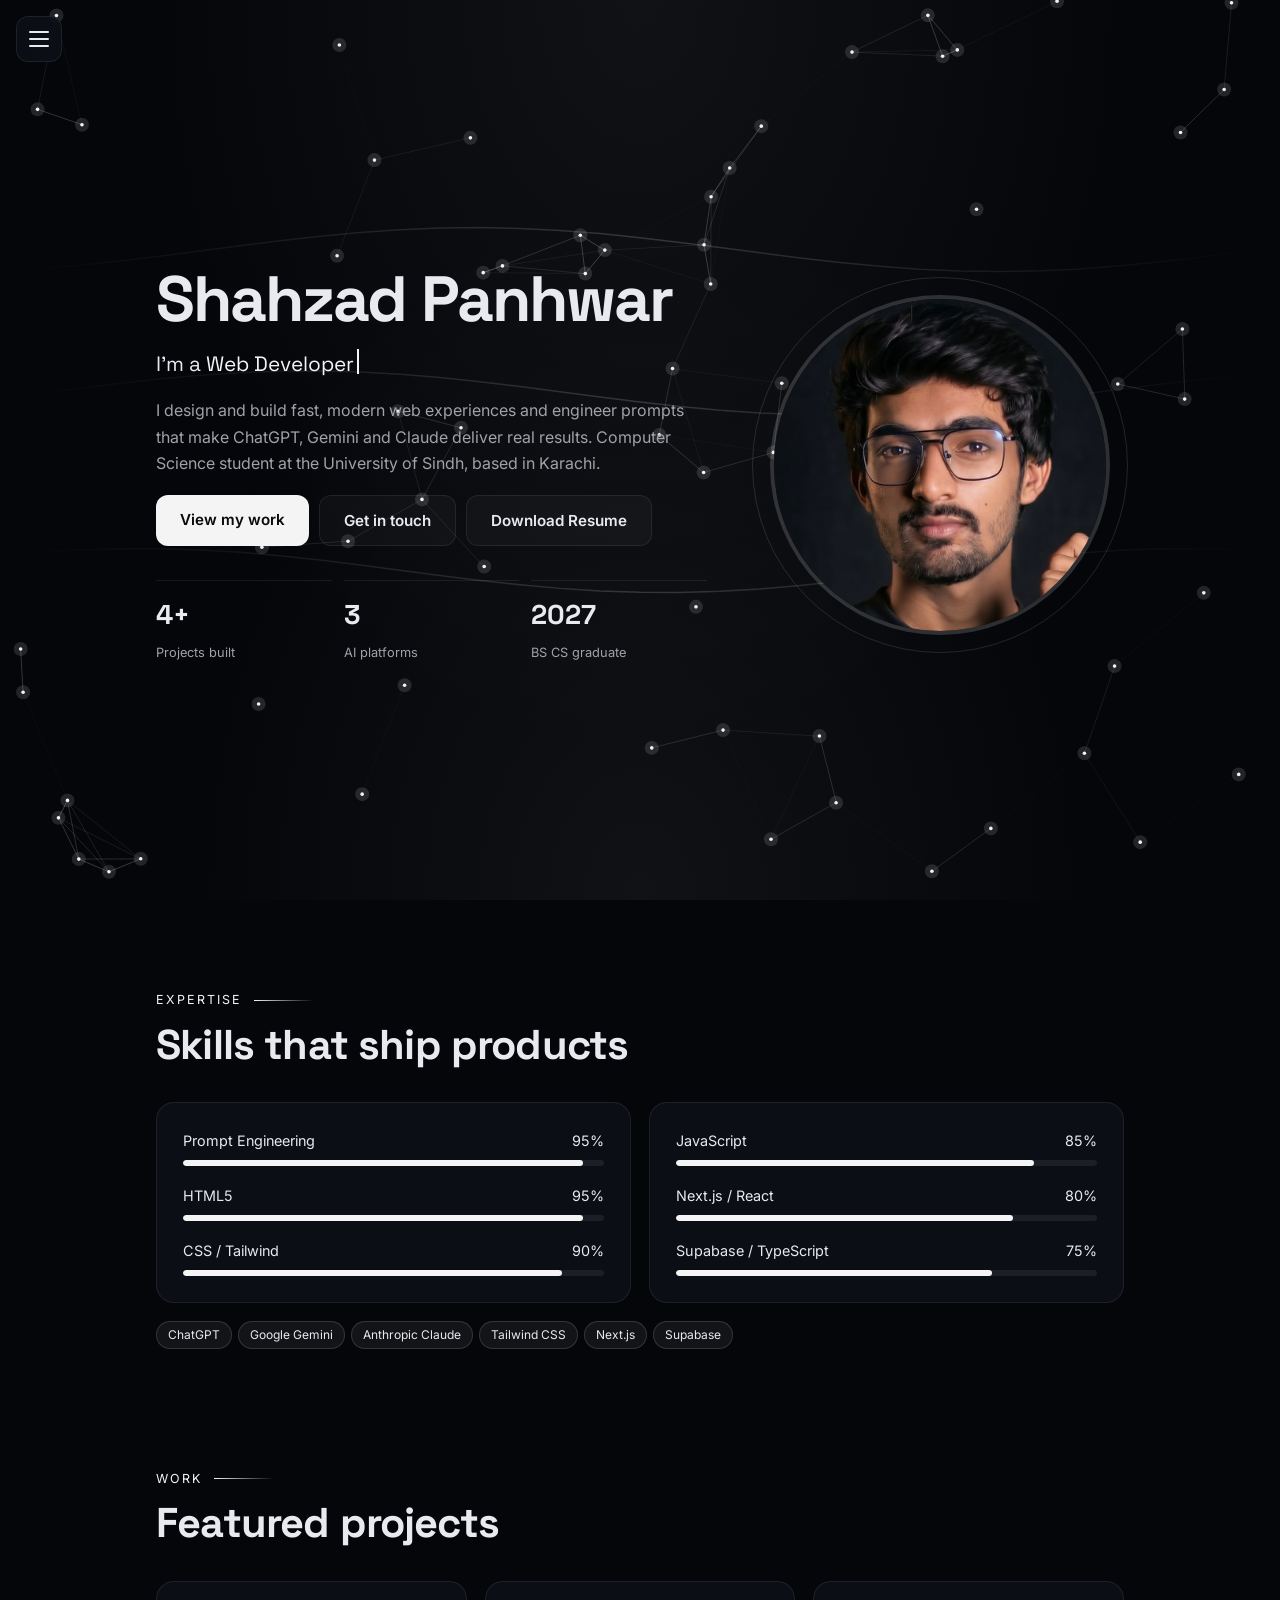
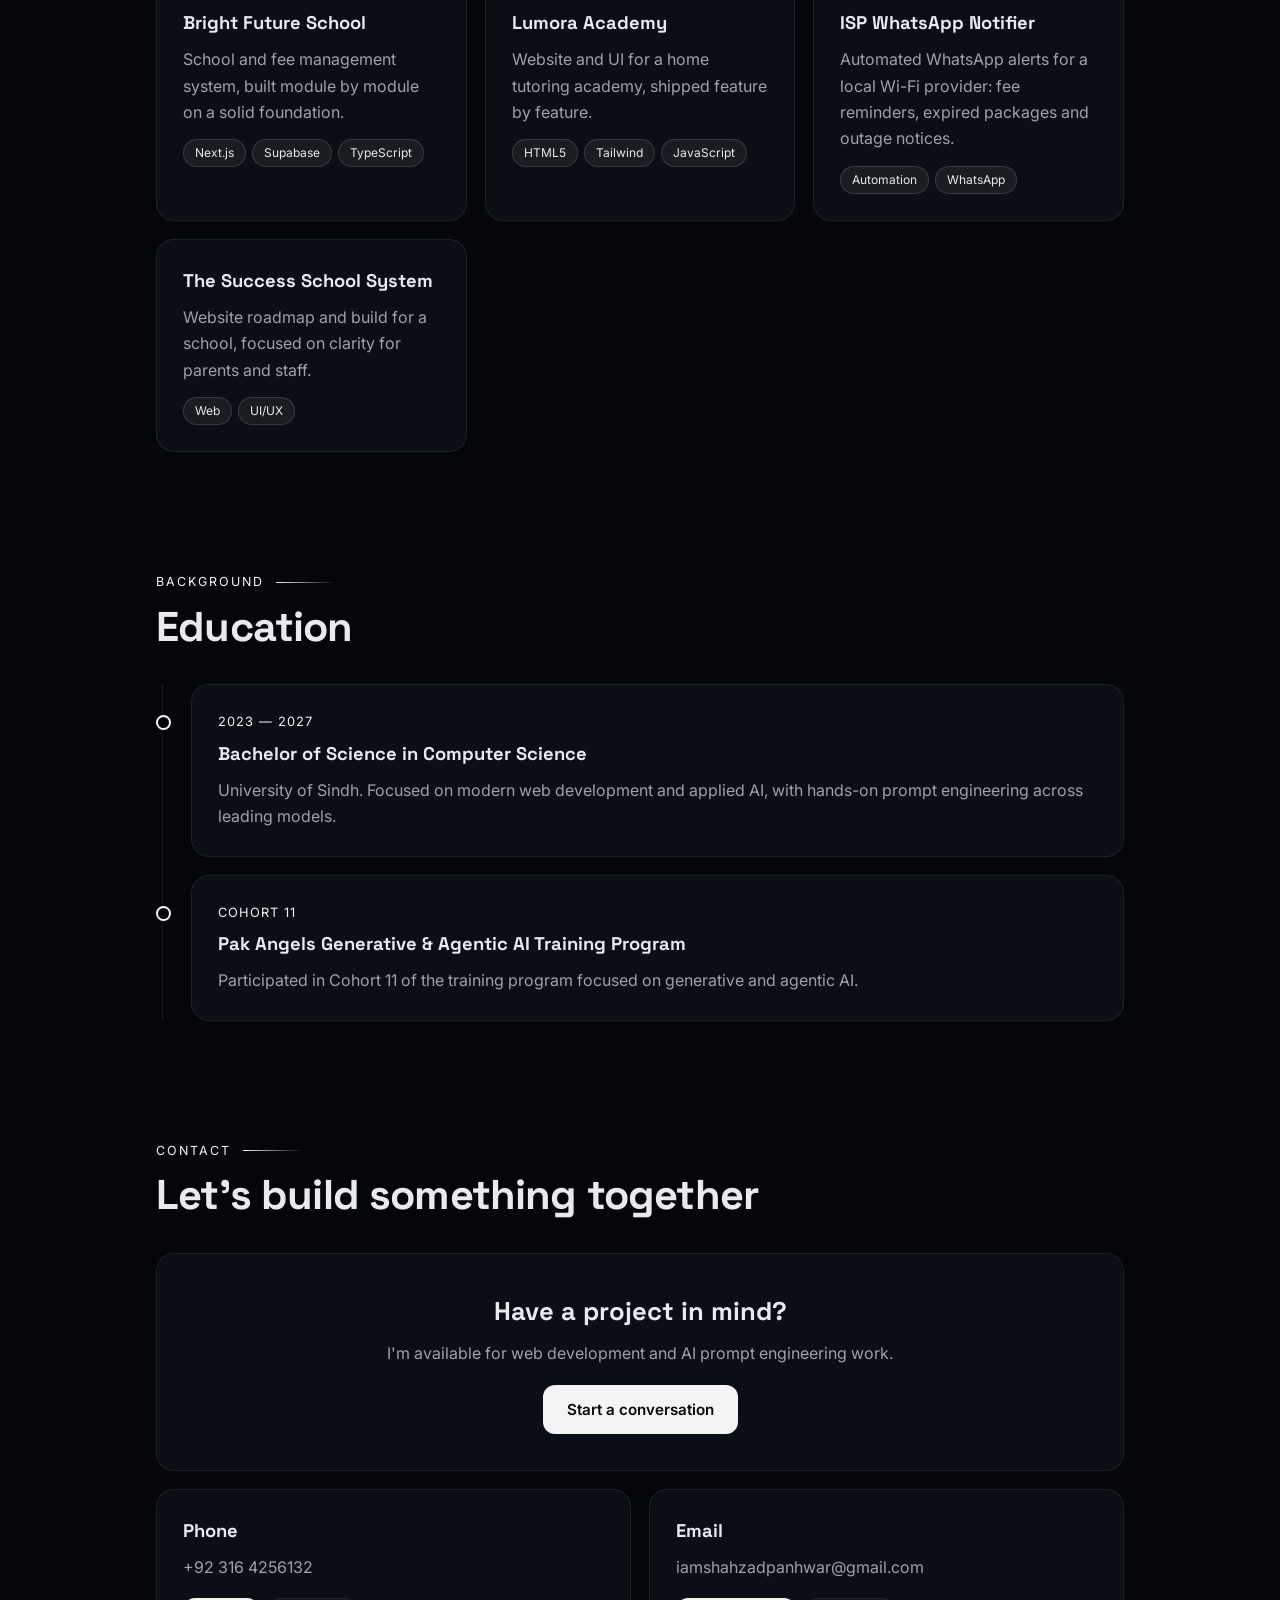
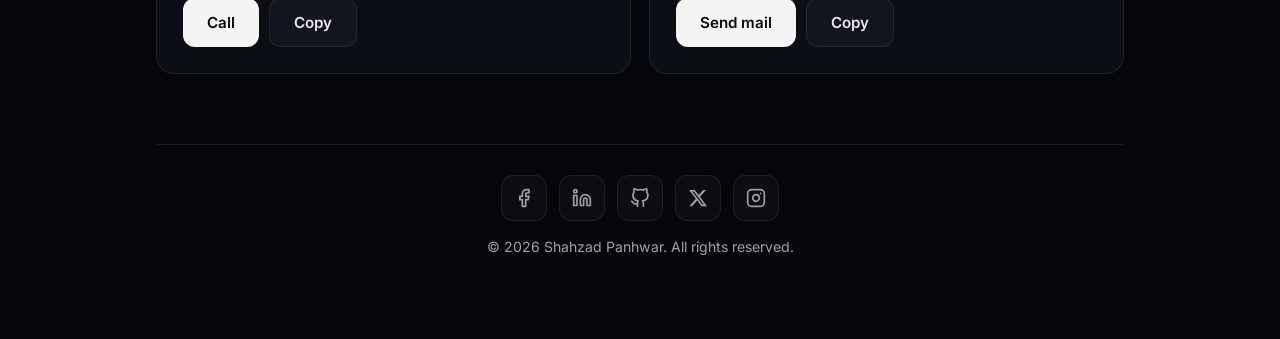
==== commit 824a45e2: "Add files via upload" ====
--- a/index.html
+++ b/index.html
@@ -185,6 +185,11 @@
    <h3>Bachelor of Science in Computer Science</h3>
    <p style="margin:0">University of Sindh. Focused on modern web development and applied AI, with hands-on prompt engineering across leading models.</p>
   </div>
+  <div class="card rv" style="margin-top:18px">
+   <div class="when">Cohort 11</div>
+   <h3>Pak Angels Generative &amp; Agentic AI Training Program</h3>
+   <p style="margin:0">Participated in Cohort 11 of the training program focused on generative and agentic AI.</p>
+  </div>
  </div>
 </section>
 
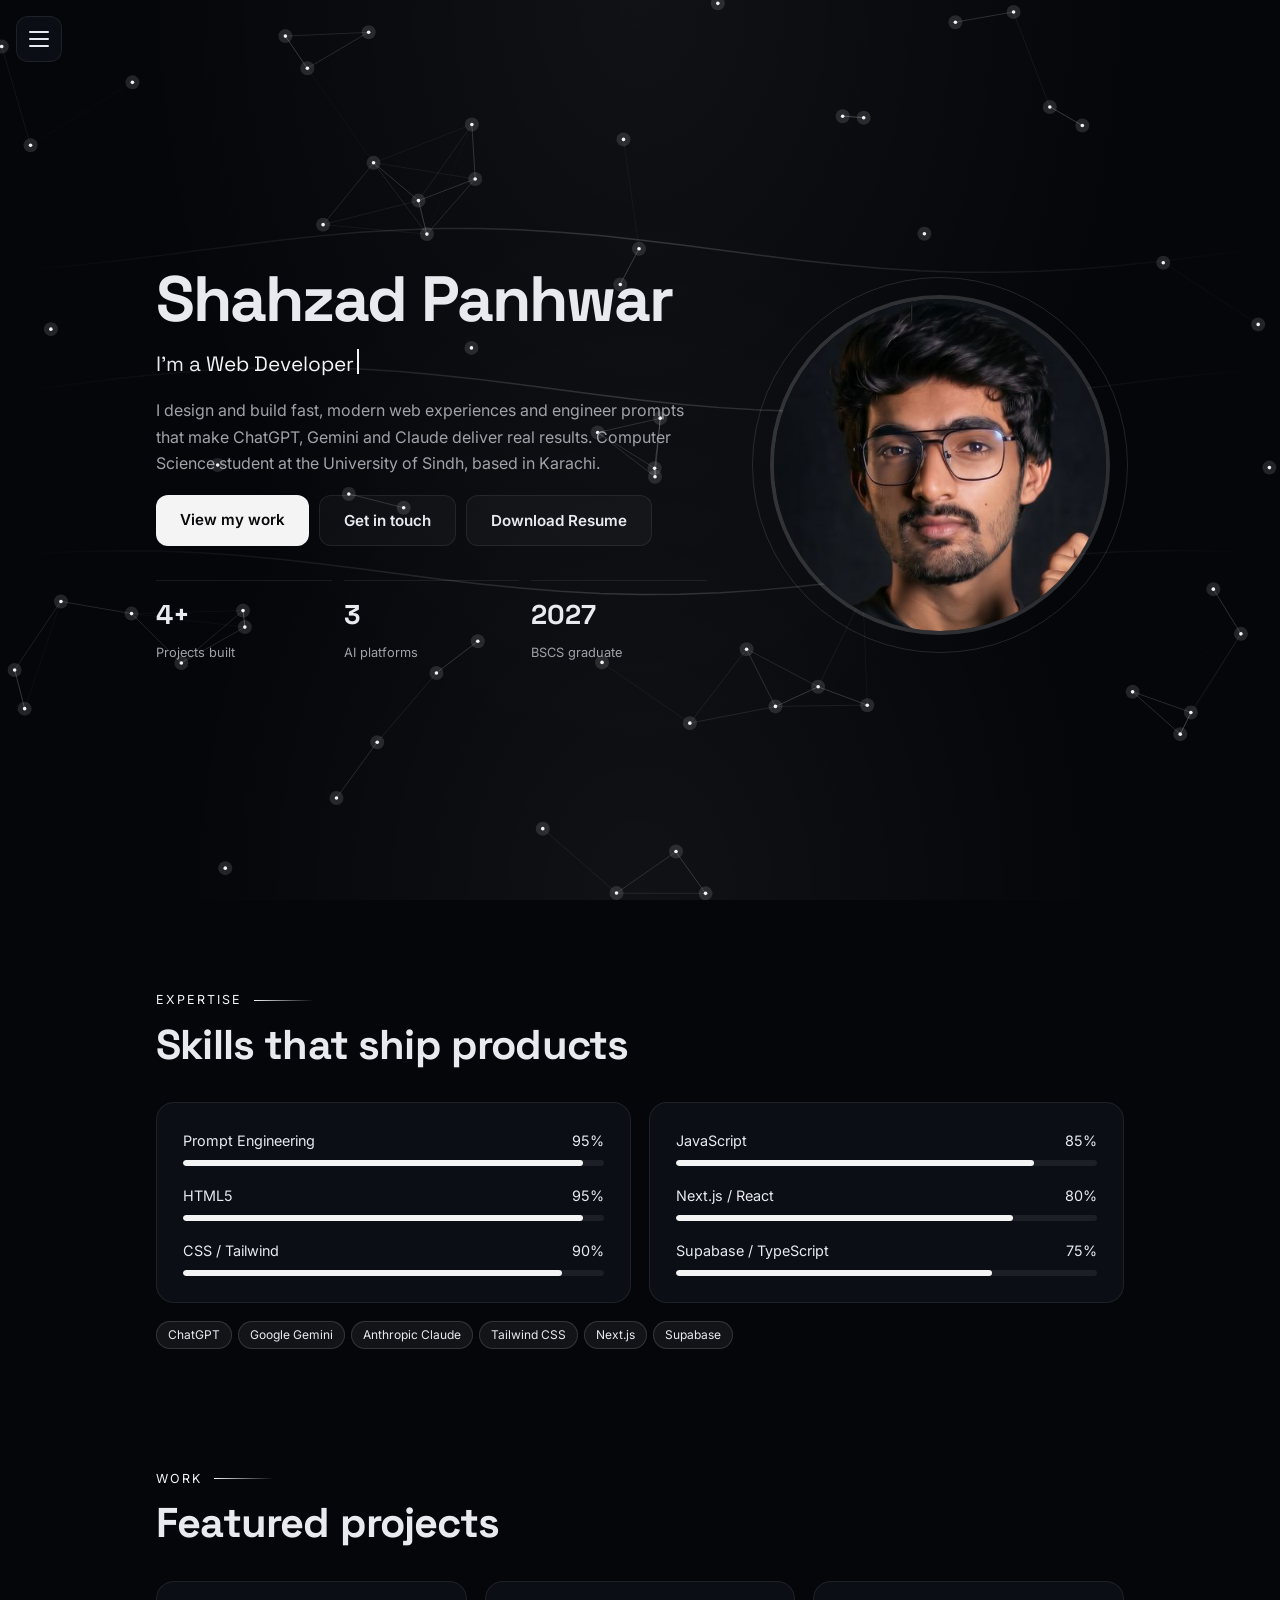
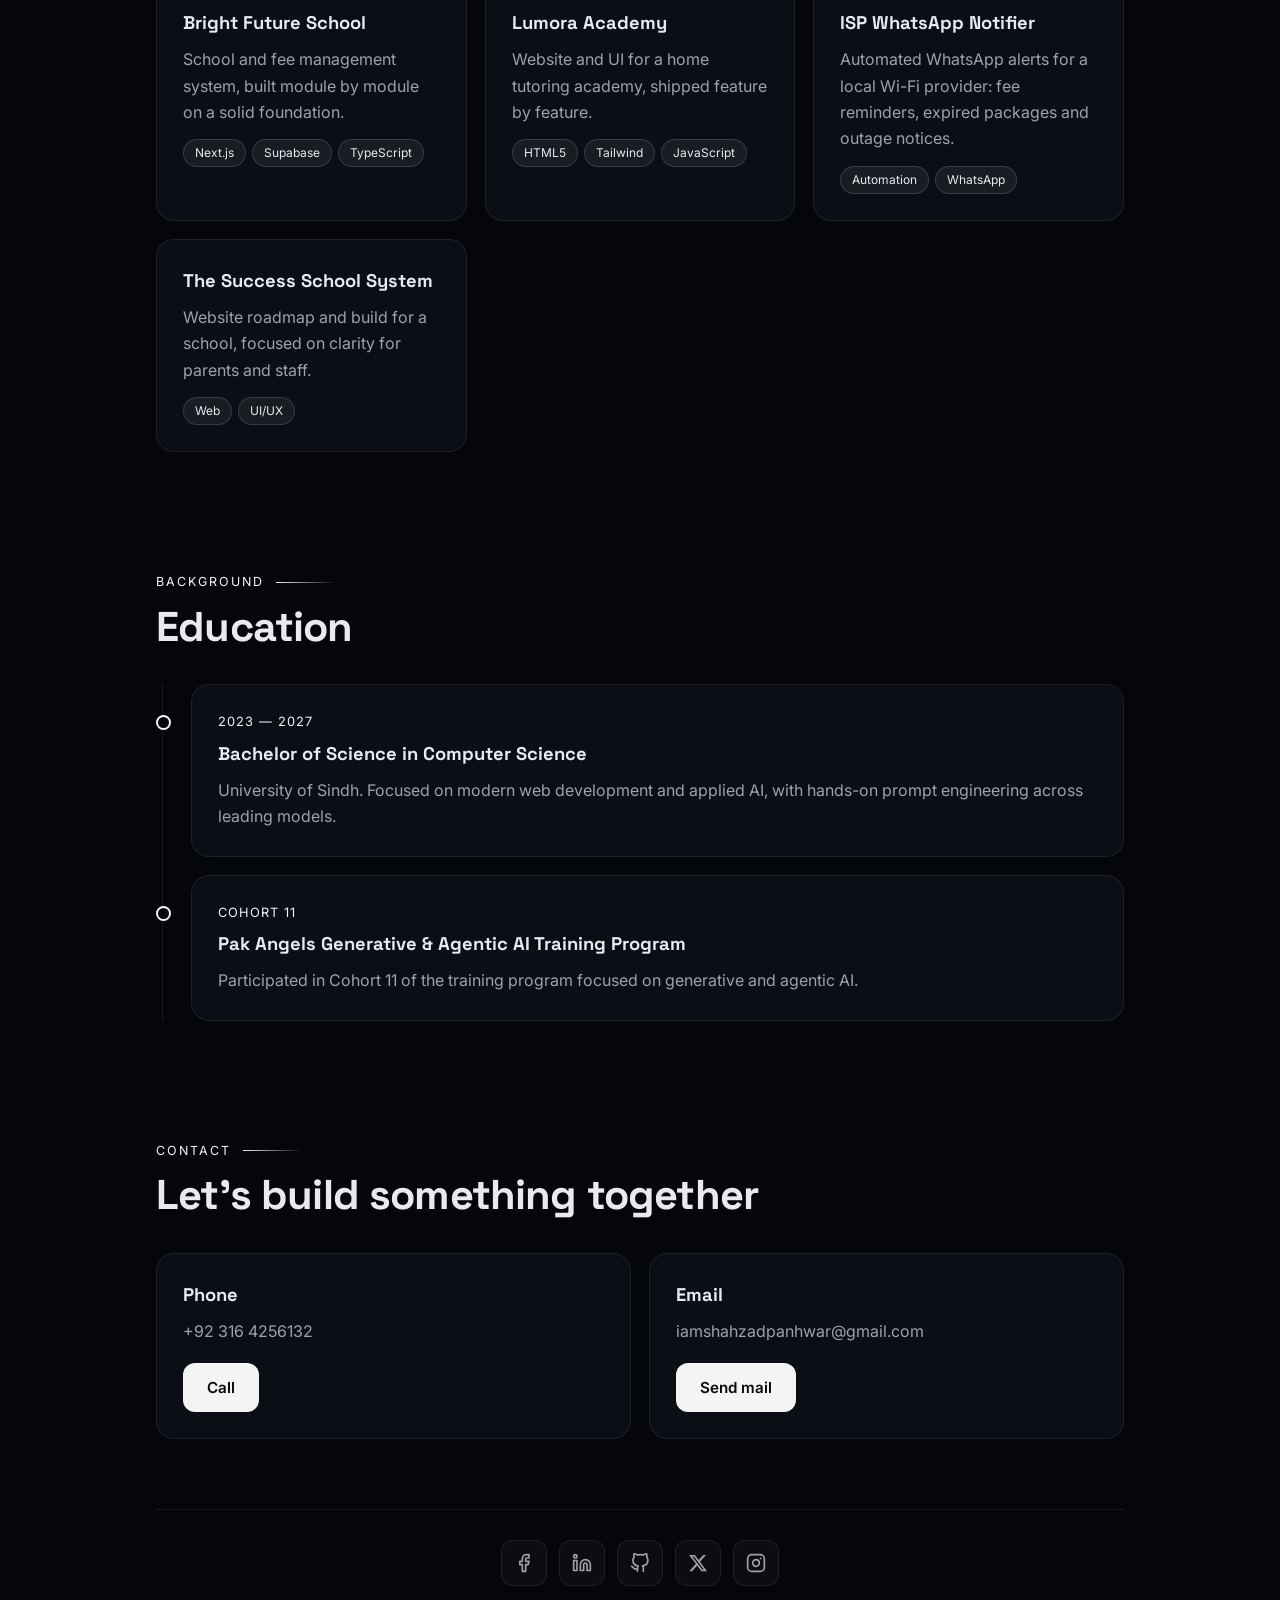
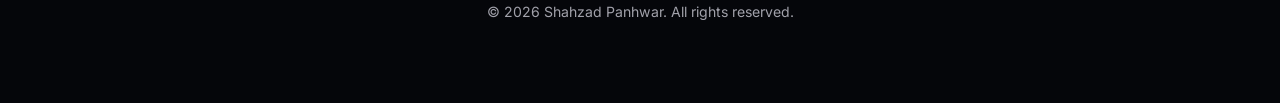
==== commit a942f6b8: "Add files via upload" ====
--- a/index.html
+++ b/index.html
@@ -138,7 +138,7 @@
    <div class="role">I'm a <span id="typed"></span><i></i></div>
    <p>I design and build fast, modern web experiences and engineer prompts that make ChatGPT, Gemini and Claude deliver real results. Computer Science student at the University of Sindh, based in Karachi.</p>
    <div class="row"><a class="btn p" href="#projects">View my work</a><a class="btn" href="#contact">Get in touch</a><a class="btn" href="resume.pdf" download>Download Resume</a></div>
-   <div class="stats"><div><b>4+</b><small>Projects built</small></div><div><b>3</b><small>AI platforms</small></div><div><b>2027</b><small>BS CS graduate</small></div></div>
+   <div class="stats"><div><b>4+</b><small>Projects built</small></div><div><b>3</b><small>AI platforms</small></div><div><b>2027</b><small>BSCS graduate</small></div></div>
   </div>
   <div class="photo">
    <div class="pic" id="pic"><div><img decoding="async" width="420" height="420" src="[data-uri]" alt="Shahzad Panhwar"></div></div>
@@ -197,9 +197,9 @@
  <div class="eyebrow rv">Contact</div>
  <h2 class="rv">Let's build something together</h2>
  <div class="cta">
-  <div class="card big rv"><h3>Have a project in mind?</h3><p>I'm available for web development and AI prompt engineering work.</p><div class="row" style="justify-content:center"><a class="btn p" href="mailto:iamshahzadpanhwar@gmail.com">Start a conversation</a></div></div>
-  <div class="card rv"><h3>Phone</h3><p>+92 316 4256132</p><div class="row"><a class="btn p" href="tel:+923164256132">Call</a><button class="btn" data-copy="+923164256132">Copy</button></div></div>
-  <div class="card rv"><h3>Email</h3><p>iamshahzadpanhwar@gmail.com</p><div class="row"><a class="btn p" href="mailto:iamshahzadpanhwar@gmail.com">Send mail</a><button class="btn" data-copy="iamshahzadpanhwar@gmail.com">Copy</button></div></div>
+  <div class="card rv"><h3>Phone</h3><p>+92 316 4256132</p><div class="row"><a class="btn p" href="tel:+923164256132">Call</a></div></div>
+  <div class="card rv"><h3>Email</h3><p>iamshahzadpanhwar@gmail.com</p><div class="row"><a class="btn p" href="mailto:iamshahzadpanhwar@gmail.com">Send mail</a></div></div>
+  
  </div>
  <footer>
   <div class="social"><a href="https://www.facebook.com/iamshahzadpanhwar" target="_blank" rel="noopener" aria-label="Facebook"><svg viewBox="0 0 24 24"><path d="M18 2h-3a5 5 0 0 0-5 5v3H7v4h3v8h4v-8h3l1-4h-4V7a1 1 0 0 1 1-1h3z"/></svg></a><a href="https://www.linkedin.com/in/shahzadpanhwar/" target="_blank" rel="noopener" aria-label="LinkedIn"><svg viewBox="0 0 24 24"><path d="M16 8a6 6 0 0 1 6 6v7h-4v-7a2 2 0 0 0-2-2 2 2 0 0 0-2 2v7h-4v-7a6 6 0 0 1 6-6z"/><rect x="2" y="9" width="4" height="12"/><circle cx="4" cy="4" r="2"/></svg></a><a href="https://github.com/shahzadpanhwar" target="_blank" rel="noopener" aria-label="GitHub"><svg viewBox="0 0 24 24"><path d="M9 19c-5 1.5-5-2.5-7-3m14 6v-3.87a3.37 3.37 0 0 0-.94-2.61c3.14-.35 6.44-1.54 6.44-7A5.44 5.44 0 0 0 20 4.77 5.07 5.07 0 0 0 19.91 1S18.73.65 16 2.48a13.38 13.38 0 0 0-7 0C6.27.65 5.09 1 5.09 1A5.07 5.07 0 0 0 5 4.77a5.44 5.44 0 0 0-1.5 3.78c0 5.42 3.3 6.61 6.44 7A3.37 3.37 0 0 0 9 18.13V22"/></svg></a><a href="https://x.com/shahzadpanhwar_" target="_blank" rel="noopener" aria-label="X"><svg class="f" viewBox="0 0 24 24"><path d="M18.244 2.25h3.308l-7.227 8.26 8.502 11.24H16.17l-5.214-6.817L4.99 21.75H1.68l7.73-8.835L1.254 2.25H8.08l4.713 6.231zm-1.161 17.52h1.833L7.084 4.126H5.117z"/></svg></a><a href="https://instagram.com/shahzadpanhwar_" target="_blank" rel="noopener" aria-label="Instagram"><svg viewBox="0 0 24 24"><rect x="2" y="2" width="20" height="20" rx="5" ry="5"/><path d="M16 11.37A4 4 0 1 1 12.63 8 4 4 0 0 1 16 11.37z"/><line x1="17.5" y1="6.5" x2="17.51" y2="6.5"/></svg></a></div>
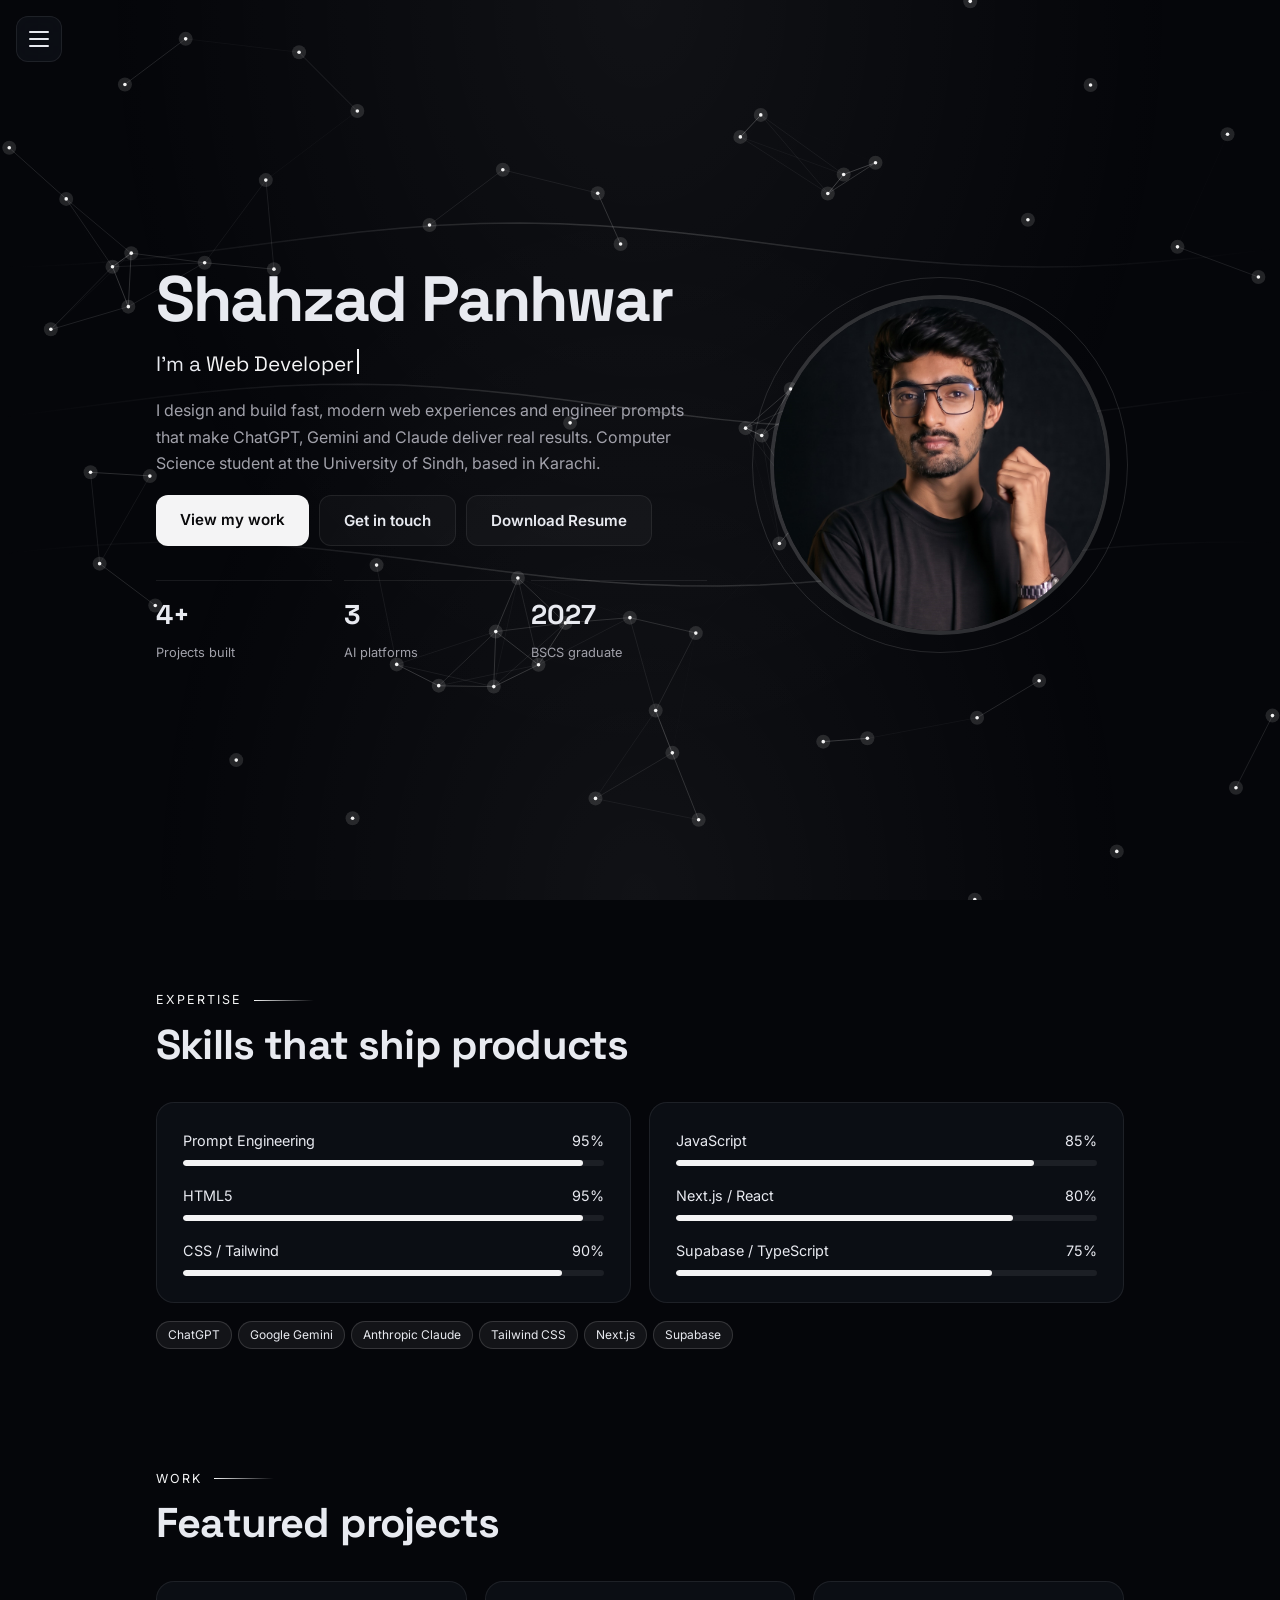
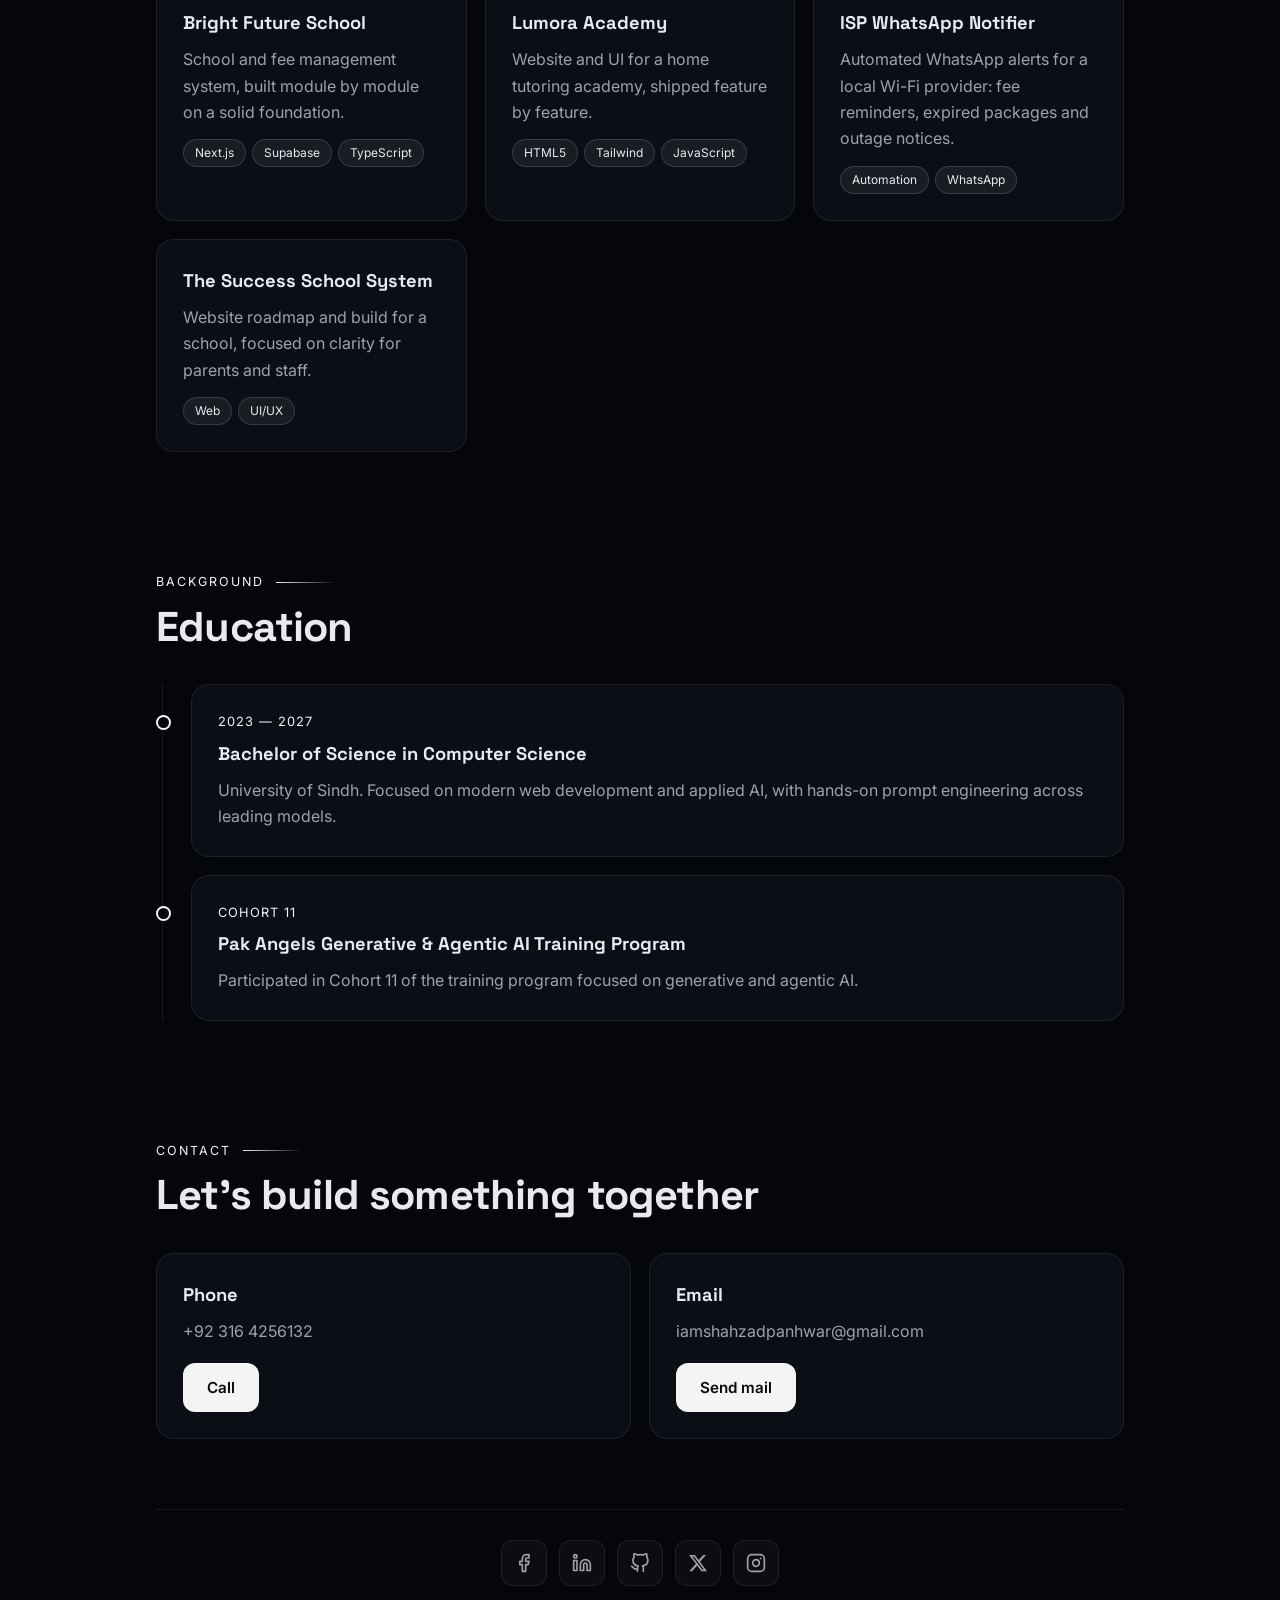
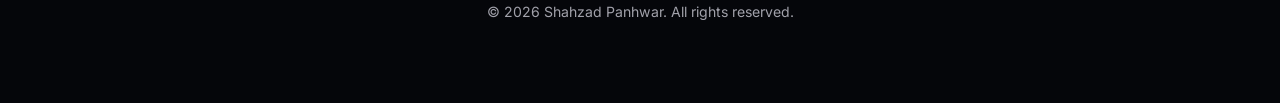
==== commit d2d22a15: "Add files via upload" ====
--- a/index.html
+++ b/index.html
@@ -9,108 +9,7 @@
 <link rel="preconnect" href="https://fonts.googleapis.com">
 <link rel="preconnect" href="https://fonts.gstatic.com" crossorigin>
 <link rel="stylesheet" href="https://fonts.googleapis.com/css2?family=Inter:wght@400;500;600&family=Space+Grotesk:wght@500;600;700&display=swap">
-<style>
-:root{--bg:#05060a;--glass:rgba(14,16,24,.82);--line:rgba(255,255,255,.08);--tx:#e8eaf0;--mut:#a1a1aa;--em:#a1a1aa;--cy:#f4f4f5;--vi:#71717a;color-scheme:dark;box-sizing:border-box;padding-top:env(safe-area-inset-top,0px);padding-bottom:env(safe-area-inset-bottom,0px)}
-*,*::before,*::after{box-sizing:inherit}
-a,button{-webkit-tap-highlight-color:transparent}
-html{-webkit-text-size-adjust:100%;scroll-behavior:smooth;scroll-padding-top:env(safe-area-inset-top,0px)}
-body{margin:0;background:var(--bg);color:var(--tx);font-family:Inter,system-ui,-apple-system,"Segoe UI",sans-serif;line-height:1.65;overflow-x:hidden}
-body::before{content:"";position:fixed;inset:0;z-index:-1;background:radial-gradient(ellipse at 50% 0%,rgba(255,255,255,.05),transparent 60%),radial-gradient(ellipse at 50% 100%,rgba(255,255,255,.05),transparent 55%);pointer-events:none}
-#bg{position:fixed;inset:0;width:100%;height:100%;z-index:-2}
-h1,h2,h3,.logo,.num{font-family:"Space Grotesk",Inter,system-ui,sans-serif}
-#pre{position:fixed;inset:0;background:var(--bg);display:grid;place-items:center;z-index:99;transition:opacity .6s,visibility .6s}
-#pre.off{opacity:0;visibility:hidden}
-.ring{width:54px;height:54px;border-radius:50%;border:3px solid var(--line);border-top-color:var(--cy);animation:spin 1s linear infinite}
-@keyframes spin{to{transform:rotate(360deg)}}
-nav{position:fixed;top:0;bottom:0;left:0;width:min(250px,80vw);overflow-y:auto;display:flex;flex-direction:column;padding:calc(80px + env(safe-area-inset-top,0px)) 16px 20px;background:rgba(8,9,14,.72);backdrop-filter:blur(20px);-webkit-backdrop-filter:blur(20px);border-right:1px solid var(--line);z-index:60;transform:translateX(-105%);transition:transform .4s cubic-bezier(.2,.8,.2,1)}
-nav.open{transform:none;box-shadow:20px 0 60px rgba(0,0,0,.5)}
-#burger{position:fixed;top:calc(16px + env(safe-area-inset-top,0px));left:16px;width:46px;height:46px;border-radius:12px;border:1px solid var(--line);background:var(--glass);backdrop-filter:blur(14px);-webkit-backdrop-filter:blur(14px);display:flex;flex-direction:column;align-items:center;justify-content:center;gap:5px;cursor:pointer;z-index:70;transition:.25s;padding:0}
-#burger:hover{border-color:var(--cy)}
-#burger span{display:block;width:20px;height:2px;border-radius:2px;background:var(--tx);transition:.3s}
-#burger.x span:nth-child(1){transform:translateY(7px) rotate(45deg)}
-#burger.x span:nth-child(2){opacity:0}
-#burger.x span:nth-child(3){transform:translateY(-7px) rotate(-45deg)}
-#scrim{position:fixed;inset:0;background:rgba(0,0,0,.45);backdrop-filter:blur(4px);-webkit-backdrop-filter:blur(4px);opacity:0;visibility:hidden;transition:.3s;z-index:55}
-#scrim.on{opacity:1;visibility:visible}
-.brand{display:flex;align-items:center;gap:12px;padding:0 8px 22px;border-bottom:1px solid var(--line);margin-bottom:18px}
-.logo{width:42px;height:42px;border-radius:12px;display:grid;place-items:center;font-weight:700;color:#04120d;background:var(--cy);flex:none}
-.brand b{display:block;font-size:.95rem}.brand small{color:var(--mut);font-size:.75rem}
-.lbl{display:block;font-size:.68rem;letter-spacing:.12em;text-transform:uppercase;color:var(--mut);padding:0 12px 8px}
-nav svg{width:18px;height:18px;fill:none;stroke:currentColor;stroke-width:2;stroke-linecap:round;stroke-linejoin:round;flex:none}
-nav a{display:flex;align-items:center;gap:12px;padding:10px 12px;border-radius:10px;color:var(--mut);text-decoration:none;font-size:.92rem;font-weight:500;transition:.2s;position:relative;margin-bottom:2px}
-nav a:hover{color:var(--tx);background:rgba(255,255,255,.05)}
-nav a.on{color:var(--cy);background:rgba(255,255,255,.08)}
-nav a.on::before{content:"";position:absolute;left:-16px;top:8px;bottom:8px;width:3px;border-radius:0 3px 3px 0;background:var(--cy)}
-.side-foot{margin-top:auto;padding:14px;border:1px solid var(--line);border-radius:14px;background:rgba(255,255,255,.03);font-size:.8rem;color:var(--mut)}
-.side-foot .st{display:flex;align-items:center;gap:8px;color:var(--tx);font-weight:600;margin-bottom:10px}
-.dot{width:8px;height:8px;border-radius:50%;background:var(--em);animation:pulse 2s infinite}
-@keyframes pulse{50%{opacity:.4}}
-nav a.hire,nav a.hire:hover{justify-content:center;margin:0;color:#04120d;font-weight:600;background:var(--cy)}
-main{max-width:1040px;margin:0 auto;padding:0 36px}
-section{padding:90px 0 30px}
-#about{min-height:100vh;min-height:100svh;display:flex;flex-direction:column;justify-content:center;padding-top:60px}
-.eyebrow{display:flex;align-items:center;gap:12px;font-size:.78rem;letter-spacing:.16em;text-transform:uppercase;color:var(--cy);margin-bottom:10px}
-.eyebrow::after{content:"";height:1px;width:60px;background:linear-gradient(90deg,var(--cy),transparent)}
-h2{font-size:clamp(1.8rem,4vw,2.6rem);margin:0 0 34px;letter-spacing:-.02em;line-height:1.15}
-.g{color:inherit}
-.card{background:var(--glass);border:1px solid var(--line);border-radius:18px;padding:26px;transition:transform .35s,border-color .35s,box-shadow .35s;position:relative}
-@media(hover:hover){.card:hover{transform:translateY(-5px);border-color:rgba(255,255,255,.3);box-shadow:0 18px 40px -20px rgba(0,0,0,.7)}}
-.hero{display:grid;grid-template-columns:1.2fr .8fr;gap:50px;align-items:center}
-.tag{display:inline-flex;align-items:center;gap:8px;font-size:.8rem;color:var(--em);border:1px solid rgba(52,211,153,.35);background:rgba(52,211,153,.07);padding:4px 14px;border-radius:999px;margin-bottom:18px}
-h1{font-size:clamp(2.4rem,6vw,4rem);line-height:1.05;margin:0 0 14px;letter-spacing:-.03em}
-.role{font-size:1.3rem;font-family:"Space Grotesk",sans-serif;margin-bottom:16px;min-height:2rem}
-.role span{color:var(--cy)}
-.role i{display:inline-block;width:2px;height:1.2em;background:var(--cy);vertical-align:-3px;margin-left:3px;animation:pulse 1s steps(2) infinite}
-p{color:var(--mut);margin:0 0 14px}
-.btn{display:inline-block;padding:12px 24px;border-radius:12px;font-weight:600;text-decoration:none;font-size:.95rem;border:1px solid var(--line);color:var(--tx);cursor:pointer;background:rgba(255,255,255,.03);font-family:inherit;transition:.25s}
-.btn.p{background:var(--cy);color:#09090b;border:0}
-.btn:hover{transform:translateY(-2px);box-shadow:0 10px 24px -10px rgba(0,0,0,.7)}
-.row{display:flex;flex-wrap:wrap;gap:10px;margin-top:18px}
-.stats{display:grid;grid-template-columns:repeat(3,1fr);gap:12px;margin-top:34px}
-.stats div{border-top:1px solid var(--line);padding-top:12px}
-.stats b{display:block;font-family:"Space Grotesk",sans-serif;font-size:1.7rem}
-.stats small{color:var(--mut);font-size:.8rem}
-.photo{position:relative;width:min(340px,100%);aspect-ratio:1;margin:0 auto}
-.photo::before{content:"";position:absolute;inset:-18px;border-radius:50%;border:1px solid rgba(255,255,255,.12)}
-.pic{position:absolute;inset:0;border-radius:50%;padding:4px;background:rgba(255,255,255,.16)}
-.pic div{width:100%;height:100%;border-radius:50%;background:#0b0c12;overflow:hidden;position:relative;clip-path:circle(0%);transition:clip-path 1.4s cubic-bezier(.2,.8,.2,1) .5s}
-.pic.show div{clip-path:circle(75%)}
-.pic img{position:absolute;inset:0;width:100%;height:100%;object-fit:cover}
-.chip{position:absolute;background:var(--glass);backdrop-filter:blur(12px);-webkit-backdrop-filter:blur(12px);border:1px solid var(--line);padding:6px 14px;border-radius:999px;font-size:.78rem;font-weight:500;animation:bob 5s ease-in-out infinite alternate;box-shadow:0 8px 24px -8px rgba(0,0,0,.6)}
-.c1{top:6%;right:-8%;color:var(--cy)}.c2{bottom:14%;left:-10%;color:var(--em);animation-delay:-2s}.c3{bottom:-2%;right:4%;color:var(--vi);animation-delay:-3.5s}
-@keyframes bob{to{transform:translateY(-12px)}}
-.grid{display:grid;grid-template-columns:repeat(auto-fit,minmax(260px,1fr));gap:18px}
-.skill{margin-bottom:18px}.skill:last-child{margin-bottom:0}
-.skill .h{display:flex;justify-content:space-between;font-size:.9rem;margin-bottom:7px}
-.bar{height:6px;border-radius:99px;background:rgba(255,255,255,.07);overflow:hidden}
-.bar i{display:block;height:100%;width:0;border-radius:99px;background:var(--cy);transition:width 1.5s cubic-bezier(.2,.8,.2,1)}
-.card h3{margin:0 0 8px;font-size:1.15rem}
-.chips{display:flex;flex-wrap:wrap;gap:6px;margin-top:8px}
-.chips span{font-size:.75rem;padding:3px 11px;border-radius:99px;background:rgba(255,255,255,.06);border:1px solid rgba(255,255,255,.14);color:var(--tx)}
-.num{position:absolute;top:18px;right:22px;font-size:2.2rem;font-weight:700;color:rgba(255,255,255,.06)}
-.tl{border-left:1px solid var(--line);padding-left:28px;margin-left:6px}
-.tl .card::before{content:"";position:absolute;left:-36px;top:30px;width:15px;height:15px;border-radius:50%;background:var(--bg);border:2px solid var(--cy)}
-.when{font-size:.8rem;color:var(--cy);letter-spacing:.08em;text-transform:uppercase;margin-bottom:6px}
-.cta{display:grid;grid-template-columns:1fr 1fr;gap:18px}
-.cta .card.big{grid-column:1/-1;text-align:center;padding:36px 26px}
-.cta .big h3{font-size:1.6rem}
-footer{margin-top:70px;padding:30px 0 50px;text-align:center;border-top:1px solid var(--line);color:var(--mut);font-size:.88rem}
-.social{display:flex;flex-wrap:wrap;justify-content:center;gap:12px}.social a{display:grid;place-items:center;width:46px;height:46px;border-radius:12px;border:1px solid var(--line);background:rgba(255,255,255,.03);color:var(--mut);text-decoration:none;transition:.25s}.social a:hover{color:var(--cy);border-color:rgba(255,255,255,.3);transform:translateY(-3px)}.social svg{width:20px;height:20px;fill:none;stroke:currentColor;stroke-width:2;stroke-linecap:round;stroke-linejoin:round}.social svg.f{fill:currentColor;stroke:none}
-.rv{opacity:0;transform:translateY(28px);transition:opacity .8s,transform .8s}.rv.in{opacity:1;transform:none}
-#toast{position:fixed;bottom:calc(24px + env(safe-area-inset-bottom,0px));left:50%;transform:translate(-50%,30px);background:#12131a;border:1px solid var(--cy);padding:8px 18px;border-radius:12px;opacity:0;transition:.3s;z-index:100}
-#toast.on{opacity:1;transform:translate(-50%,0)}
-@media(max-width:860px){.hero{grid-template-columns:1fr;text-align:center}.hero .row{justify-content:center}.eyebrow{justify-content:center}.photo{order:-1;width:min(260px,80%)}.c1{right:-4%}.c2{left:-4%}}
-@media(max-width:700px){
- main{padding:0 18px 60px}
- section{padding:64px 0 16px}
- #about{padding-top:84px}
- .stats b{font-size:1.4rem}
- nav a{padding:14px}
- .btn{padding:12px 20px}
- .cta{grid-template-columns:1fr}
-}
-@media(prefers-reduced-motion:reduce){*{animation:none!important;transition:none!important}}
-</style>
+<link rel="stylesheet" href="style.css">
 </head>
 <body>
 <canvas id="bg"></canvas>
@@ -141,7 +40,7 @@
    <div class="stats"><div><b>4+</b><small>Projects built</small></div><div><b>3</b><small>AI platforms</small></div><div><b>2027</b><small>BSCS graduate</small></div></div>
   </div>
   <div class="photo">
-   <div class="pic" id="pic"><div><img decoding="async" width="420" height="420" src="[data-uri]" alt="Shahzad Panhwar"></div></div>
+   <div class="pic" id="pic"><div><img decoding="async" width="420" height="420" src="assets/profile.jpg" alt="Shahzad Panhwar"></div></div>
    
   </div>
  </div>
@@ -209,40 +108,6 @@
 </main>
 <div id="toast">Copied!</div>
 
-<script>
-window.addEventListener('load',function(){setTimeout(function(){document.getElementById('pre').classList.add('off');document.getElementById('pic').classList.add('show')},500)});
-var io=new IntersectionObserver(function(es){es.forEach(function(e){if(e.isIntersecting){e.target.classList.add('in');e.target.querySelectorAll('[data-w]').forEach(function(b){b.style.width=b.dataset.w+'%'})}})},{threshold:.2});
-document.querySelectorAll('.rv').forEach(function(el){io.observe(el)});
-var links=document.querySelectorAll('.menu a');
-var so=new IntersectionObserver(function(es){es.forEach(function(e){if(e.isIntersecting){links.forEach(function(l){l.classList.toggle('on',l.getAttribute('href')==='#'+e.target.id)})}})},{rootMargin:'-45% 0px -50% 0px',threshold:0});
-document.querySelectorAll('section').forEach(function(s){so.observe(s)});
-document.querySelectorAll('[data-copy]').forEach(function(b){b.addEventListener('click',function(){
- var t=b.dataset.copy,done=function(){var x=document.getElementById('toast');x.classList.add('on');setTimeout(function(){x.classList.remove('on')},1500)};
- try{navigator.clipboard.writeText(t).then(done,done)}catch(e){done()}})});
-var bt=document.getElementById('burger'),nv=document.getElementById('nav'),sc=document.getElementById('scrim');
-function tg(o){nv.classList.toggle('open',o);bt.classList.toggle('x',o);sc.classList.toggle('on',o);bt.setAttribute('aria-expanded',o)}
-bt.addEventListener('click',function(){tg(!nv.classList.contains('open'))});
-sc.addEventListener('click',function(){tg(false)});
-addEventListener('keydown',function(e){if(e.key==='Escape')tg(false)});
-document.querySelectorAll('nav a').forEach(function(a){a.addEventListener('click',function(){tg(false)})});
-/* typewriter */
-(function(){var w=['Web Developer'],i=0,j=0,d=false,el=document.getElementById('typed');
-function t(){var s=w[i];el.textContent=s.slice(0,j);if(!d&&j===s.length){d=true;return setTimeout(t,1600)}
-if(d&&j===0){d=false;i=(i+1)%w.length}j+=d?-1:1;setTimeout(t,d?40:85)}t()})();
-/* neon background */
-(function(){var c=document.getElementById('bg'),x=c.getContext('2d'),W,H,P=[],m={x:-999,y:-999},k=['255,255,255','255,255,255','255,255,255'],T=0,still=matchMedia('(prefers-reduced-motion:reduce)').matches;
-function rs(){W=c.width=innerWidth;H=c.height=innerHeight;var n=Math.min(85,Math.floor(W*H/17000));P=[];for(var i=0;i<n;i++)P.push({x:Math.random()*W,y:Math.random()*H,vx:(Math.random()-.5)*.45,vy:(Math.random()-.5)*.45,c:k[i%3]})}
-addEventListener('resize',function(){if(innerWidth!==W||Math.abs(innerHeight-H)>150)rs()});addEventListener('pointermove',function(e){m.x=e.clientX;m.y=e.clientY},{passive:true});rs();
-function fr(){T+=.012;x.clearRect(0,0,W,H);
-/* sweeping neon beams */
-for(var b=0;b<3;b++){var by=H*(.2+.25*b)+Math.sin(T*1.4+b*2)*H*.08,g=x.createLinearGradient(0,0,W,0),cl=k[b];g.addColorStop(0,'rgba('+cl+',0)');g.addColorStop(.5,'rgba('+cl+',.16)');g.addColorStop(1,'rgba('+cl+',0)');x.strokeStyle=g;x.lineWidth=1.5;x.beginPath();x.moveTo(0,by);for(var q=0;q<=W;q+=40)x.lineTo(q,by+Math.sin(q*.006+T*2+b)*22);x.stroke()}
-/* particle network */
-for(var a=0;a<P.length;a++){var p=P[a];p.x+=p.vx;p.y+=p.vy;if(p.x<0||p.x>W)p.vx*=-1;if(p.y<0||p.y>H)p.vy*=-1;
-var dx=m.x-p.x,dy=m.y-p.y,dm=Math.hypot(dx,dy);if(dm<160){x.strokeStyle='rgba('+p.c+','+(.5*(1-dm/160))+')';x.lineWidth=1;x.beginPath();x.moveTo(p.x,p.y);x.lineTo(m.x,m.y);x.stroke()}
-for(var z=a+1;z<P.length;z++){var o=P[z],d=Math.hypot(p.x-o.x,p.y-o.y);if(d<130){x.strokeStyle='rgba('+p.c+','+(.28*(1-d/130))+')';x.lineWidth=1;x.beginPath();x.moveTo(p.x,p.y);x.lineTo(o.x,o.y);x.stroke()}}
-x.fillStyle='rgba('+p.c+',.12)';x.beginPath();x.arc(p.x,p.y,7,0,6.283);x.fill();x.fillStyle='rgba('+p.c+',.95)';x.beginPath();x.arc(p.x,p.y,1.8,0,6.283);x.fill()}
-if(!still)requestAnimationFrame(fr)}
-fr();})();
-</script>
+<script src="script.js" defer></script>
 </body>
 </html>
--- a/style.css
+++ b/style.css
@@ -0,0 +1,100 @@
+:root{--bg:#05060a;--glass:rgba(14,16,24,.82);--line:rgba(255,255,255,.08);--tx:#e8eaf0;--mut:#a1a1aa;--em:#a1a1aa;--cy:#f4f4f5;--vi:#71717a;color-scheme:dark;box-sizing:border-box;padding-top:env(safe-area-inset-top,0px);padding-bottom:env(safe-area-inset-bottom,0px)}
+*,*::before,*::after{box-sizing:inherit}
+a,button{-webkit-tap-highlight-color:transparent}
+html{-webkit-text-size-adjust:100%;scroll-behavior:smooth;scroll-padding-top:env(safe-area-inset-top,0px)}
+body{margin:0;background:var(--bg);color:var(--tx);font-family:Inter,system-ui,-apple-system,"Segoe UI",sans-serif;line-height:1.65;overflow-x:hidden}
+body::before{content:"";position:fixed;inset:0;z-index:-1;background:radial-gradient(ellipse at 50% 0%,rgba(255,255,255,.05),transparent 60%),radial-gradient(ellipse at 50% 100%,rgba(255,255,255,.05),transparent 55%);pointer-events:none}
+#bg{position:fixed;inset:0;width:100%;height:100%;z-index:-2}
+h1,h2,h3,.logo,.num{font-family:"Space Grotesk",Inter,system-ui,sans-serif}
+#pre{position:fixed;inset:0;background:var(--bg);display:grid;place-items:center;z-index:99;transition:opacity .6s,visibility .6s}
+#pre.off{opacity:0;visibility:hidden}
+.ring{width:54px;height:54px;border-radius:50%;border:3px solid var(--line);border-top-color:var(--cy);animation:spin 1s linear infinite}
+@keyframes spin{to{transform:rotate(360deg)}}
+nav{position:fixed;top:0;bottom:0;left:0;width:min(250px,80vw);overflow-y:auto;display:flex;flex-direction:column;padding:calc(80px + env(safe-area-inset-top,0px)) 16px 20px;background:rgba(8,9,14,.72);backdrop-filter:blur(20px);-webkit-backdrop-filter:blur(20px);border-right:1px solid var(--line);z-index:60;transform:translateX(-105%);transition:transform .4s cubic-bezier(.2,.8,.2,1)}
+nav.open{transform:none;box-shadow:20px 0 60px rgba(0,0,0,.5)}
+#burger{position:fixed;top:calc(16px + env(safe-area-inset-top,0px));left:16px;width:46px;height:46px;border-radius:12px;border:1px solid var(--line);background:var(--glass);backdrop-filter:blur(14px);-webkit-backdrop-filter:blur(14px);display:flex;flex-direction:column;align-items:center;justify-content:center;gap:5px;cursor:pointer;z-index:70;transition:.25s;padding:0}
+#burger:hover{border-color:var(--cy)}
+#burger span{display:block;width:20px;height:2px;border-radius:2px;background:var(--tx);transition:.3s}
+#burger.x span:nth-child(1){transform:translateY(7px) rotate(45deg)}
+#burger.x span:nth-child(2){opacity:0}
+#burger.x span:nth-child(3){transform:translateY(-7px) rotate(-45deg)}
+#scrim{position:fixed;inset:0;background:rgba(0,0,0,.45);backdrop-filter:blur(4px);-webkit-backdrop-filter:blur(4px);opacity:0;visibility:hidden;transition:.3s;z-index:55}
+#scrim.on{opacity:1;visibility:visible}
+.brand{display:flex;align-items:center;gap:12px;padding:0 8px 22px;border-bottom:1px solid var(--line);margin-bottom:18px}
+.logo{width:42px;height:42px;border-radius:12px;display:grid;place-items:center;font-weight:700;color:#04120d;background:var(--cy);flex:none}
+.brand b{display:block;font-size:.95rem}.brand small{color:var(--mut);font-size:.75rem}
+.lbl{display:block;font-size:.68rem;letter-spacing:.12em;text-transform:uppercase;color:var(--mut);padding:0 12px 8px}
+nav svg{width:18px;height:18px;fill:none;stroke:currentColor;stroke-width:2;stroke-linecap:round;stroke-linejoin:round;flex:none}
+nav a{display:flex;align-items:center;gap:12px;padding:10px 12px;border-radius:10px;color:var(--mut);text-decoration:none;font-size:.92rem;font-weight:500;transition:.2s;position:relative;margin-bottom:2px}
+nav a:hover{color:var(--tx);background:rgba(255,255,255,.05)}
+nav a.on{color:var(--cy);background:rgba(255,255,255,.08)}
+nav a.on::before{content:"";position:absolute;left:-16px;top:8px;bottom:8px;width:3px;border-radius:0 3px 3px 0;background:var(--cy)}
+.side-foot{margin-top:auto;padding:14px;border:1px solid var(--line);border-radius:14px;background:rgba(255,255,255,.03);font-size:.8rem;color:var(--mut)}
+.side-foot .st{display:flex;align-items:center;gap:8px;color:var(--tx);font-weight:600;margin-bottom:10px}
+.dot{width:8px;height:8px;border-radius:50%;background:var(--em);animation:pulse 2s infinite}
+@keyframes pulse{50%{opacity:.4}}
+nav a.hire,nav a.hire:hover{justify-content:center;margin:0;color:#04120d;font-weight:600;background:var(--cy)}
+main{max-width:1040px;margin:0 auto;padding:0 36px}
+section{padding:90px 0 30px}
+#about{min-height:100vh;min-height:100svh;display:flex;flex-direction:column;justify-content:center;padding-top:60px}
+.eyebrow{display:flex;align-items:center;gap:12px;font-size:.78rem;letter-spacing:.16em;text-transform:uppercase;color:var(--cy);margin-bottom:10px}
+.eyebrow::after{content:"";height:1px;width:60px;background:linear-gradient(90deg,var(--cy),transparent)}
+h2{font-size:clamp(1.8rem,4vw,2.6rem);margin:0 0 34px;letter-spacing:-.02em;line-height:1.15}
+.g{color:inherit}
+.card{background:var(--glass);border:1px solid var(--line);border-radius:18px;padding:26px;transition:transform .35s,border-color .35s,box-shadow .35s;position:relative}
+@media(hover:hover){.card:hover{transform:translateY(-5px);border-color:rgba(255,255,255,.3);box-shadow:0 18px 40px -20px rgba(0,0,0,.7)}}
+.hero{display:grid;grid-template-columns:1.2fr .8fr;gap:50px;align-items:center}
+.tag{display:inline-flex;align-items:center;gap:8px;font-size:.8rem;color:var(--em);border:1px solid rgba(52,211,153,.35);background:rgba(52,211,153,.07);padding:4px 14px;border-radius:999px;margin-bottom:18px}
+h1{font-size:clamp(2.4rem,6vw,4rem);line-height:1.05;margin:0 0 14px;letter-spacing:-.03em}
+.role{font-size:1.3rem;font-family:"Space Grotesk",sans-serif;margin-bottom:16px;min-height:2rem}
+.role span{color:var(--cy)}
+.role i{display:inline-block;width:2px;height:1.2em;background:var(--cy);vertical-align:-3px;margin-left:3px;animation:pulse 1s steps(2) infinite}
+p{color:var(--mut);margin:0 0 14px}
+.btn{display:inline-block;padding:12px 24px;border-radius:12px;font-weight:600;text-decoration:none;font-size:.95rem;border:1px solid var(--line);color:var(--tx);cursor:pointer;background:rgba(255,255,255,.03);font-family:inherit;transition:.25s}
+.btn.p{background:var(--cy);color:#09090b;border:0}
+.btn:hover{transform:translateY(-2px);box-shadow:0 10px 24px -10px rgba(0,0,0,.7)}
+.row{display:flex;flex-wrap:wrap;gap:10px;margin-top:18px}
+.stats{display:grid;grid-template-columns:repeat(3,1fr);gap:12px;margin-top:34px}
+.stats div{border-top:1px solid var(--line);padding-top:12px}
+.stats b{display:block;font-family:"Space Grotesk",sans-serif;font-size:1.7rem}
+.stats small{color:var(--mut);font-size:.8rem}
+.photo{position:relative;width:min(340px,100%);aspect-ratio:1;margin:0 auto}
+.photo::before{content:"";position:absolute;inset:-18px;border-radius:50%;border:1px solid rgba(255,255,255,.12)}
+.pic{position:absolute;inset:0;border-radius:50%;padding:4px;background:rgba(255,255,255,.16)}
+.pic div{width:100%;height:100%;border-radius:50%;background:#0b0c12;overflow:hidden;position:relative;clip-path:circle(0%);transition:clip-path 1.4s cubic-bezier(.2,.8,.2,1) .5s}
+.pic.show div{clip-path:circle(75%)}
+.pic img{position:absolute;inset:0;width:100%;height:100%;object-fit:cover}
+.chip{position:absolute;background:var(--glass);backdrop-filter:blur(12px);-webkit-backdrop-filter:blur(12px);border:1px solid var(--line);padding:6px 14px;border-radius:999px;font-size:.78rem;font-weight:500;animation:bob 5s ease-in-out infinite alternate;box-shadow:0 8px 24px -8px rgba(0,0,0,.6)}
+.c1{top:6%;right:-8%;color:var(--cy)}.c2{bottom:14%;left:-10%;color:var(--em);animation-delay:-2s}.c3{bottom:-2%;right:4%;color:var(--vi);animation-delay:-3.5s}
+@keyframes bob{to{transform:translateY(-12px)}}
+.grid{display:grid;grid-template-columns:repeat(auto-fit,minmax(260px,1fr));gap:18px}
+.skill{margin-bottom:18px}.skill:last-child{margin-bottom:0}
+.skill .h{display:flex;justify-content:space-between;font-size:.9rem;margin-bottom:7px}
+.bar{height:6px;border-radius:99px;background:rgba(255,255,255,.07);overflow:hidden}
+.bar i{display:block;height:100%;width:0;border-radius:99px;background:var(--cy);transition:width 1.5s cubic-bezier(.2,.8,.2,1)}
+.card h3{margin:0 0 8px;font-size:1.15rem}
+.chips{display:flex;flex-wrap:wrap;gap:6px;margin-top:8px}
+.chips span{font-size:.75rem;padding:3px 11px;border-radius:99px;background:rgba(255,255,255,.06);border:1px solid rgba(255,255,255,.14);color:var(--tx)}
+.num{position:absolute;top:18px;right:22px;font-size:2.2rem;font-weight:700;color:rgba(255,255,255,.06)}
+.tl{border-left:1px solid var(--line);padding-left:28px;margin-left:6px}
+.tl .card::before{content:"";position:absolute;left:-36px;top:30px;width:15px;height:15px;border-radius:50%;background:var(--bg);border:2px solid var(--cy)}
+.when{font-size:.8rem;color:var(--cy);letter-spacing:.08em;text-transform:uppercase;margin-bottom:6px}
+.cta{display:grid;grid-template-columns:1fr 1fr;gap:18px}
+.cta .card.big{grid-column:1/-1;text-align:center;padding:36px 26px}
+.cta .big h3{font-size:1.6rem}
+footer{margin-top:70px;padding:30px 0 50px;text-align:center;border-top:1px solid var(--line);color:var(--mut);font-size:.88rem}
+.social{display:flex;flex-wrap:wrap;justify-content:center;gap:12px}.social a{display:grid;place-items:center;width:46px;height:46px;border-radius:12px;border:1px solid var(--line);background:rgba(255,255,255,.03);color:var(--mut);text-decoration:none;transition:.25s}.social a:hover{color:var(--cy);border-color:rgba(255,255,255,.3);transform:translateY(-3px)}.social svg{width:20px;height:20px;fill:none;stroke:currentColor;stroke-width:2;stroke-linecap:round;stroke-linejoin:round}.social svg.f{fill:currentColor;stroke:none}
+.rv{opacity:0;transform:translateY(28px);transition:opacity .8s,transform .8s}.rv.in{opacity:1;transform:none}
+#toast{position:fixed;bottom:calc(24px + env(safe-area-inset-bottom,0px));left:50%;transform:translate(-50%,30px);background:#12131a;border:1px solid var(--cy);padding:8px 18px;border-radius:12px;opacity:0;transition:.3s;z-index:100}
+#toast.on{opacity:1;transform:translate(-50%,0)}
+@media(max-width:860px){.hero{grid-template-columns:1fr;text-align:center}.hero .row{justify-content:center}.eyebrow{justify-content:center}.photo{order:-1;width:min(260px,80%)}.c1{right:-4%}.c2{left:-4%}}
+@media(max-width:700px){
+ main{padding:0 18px 60px}
+ section{padding:64px 0 16px}
+ #about{padding-top:84px}
+ .stats b{font-size:1.4rem}
+ nav a{padding:14px}
+ .btn{padding:12px 20px}
+ .cta{grid-template-columns:1fr}
+}
+@media(prefers-reduced-motion:reduce){*{animation:none!important;transition:none!important}}
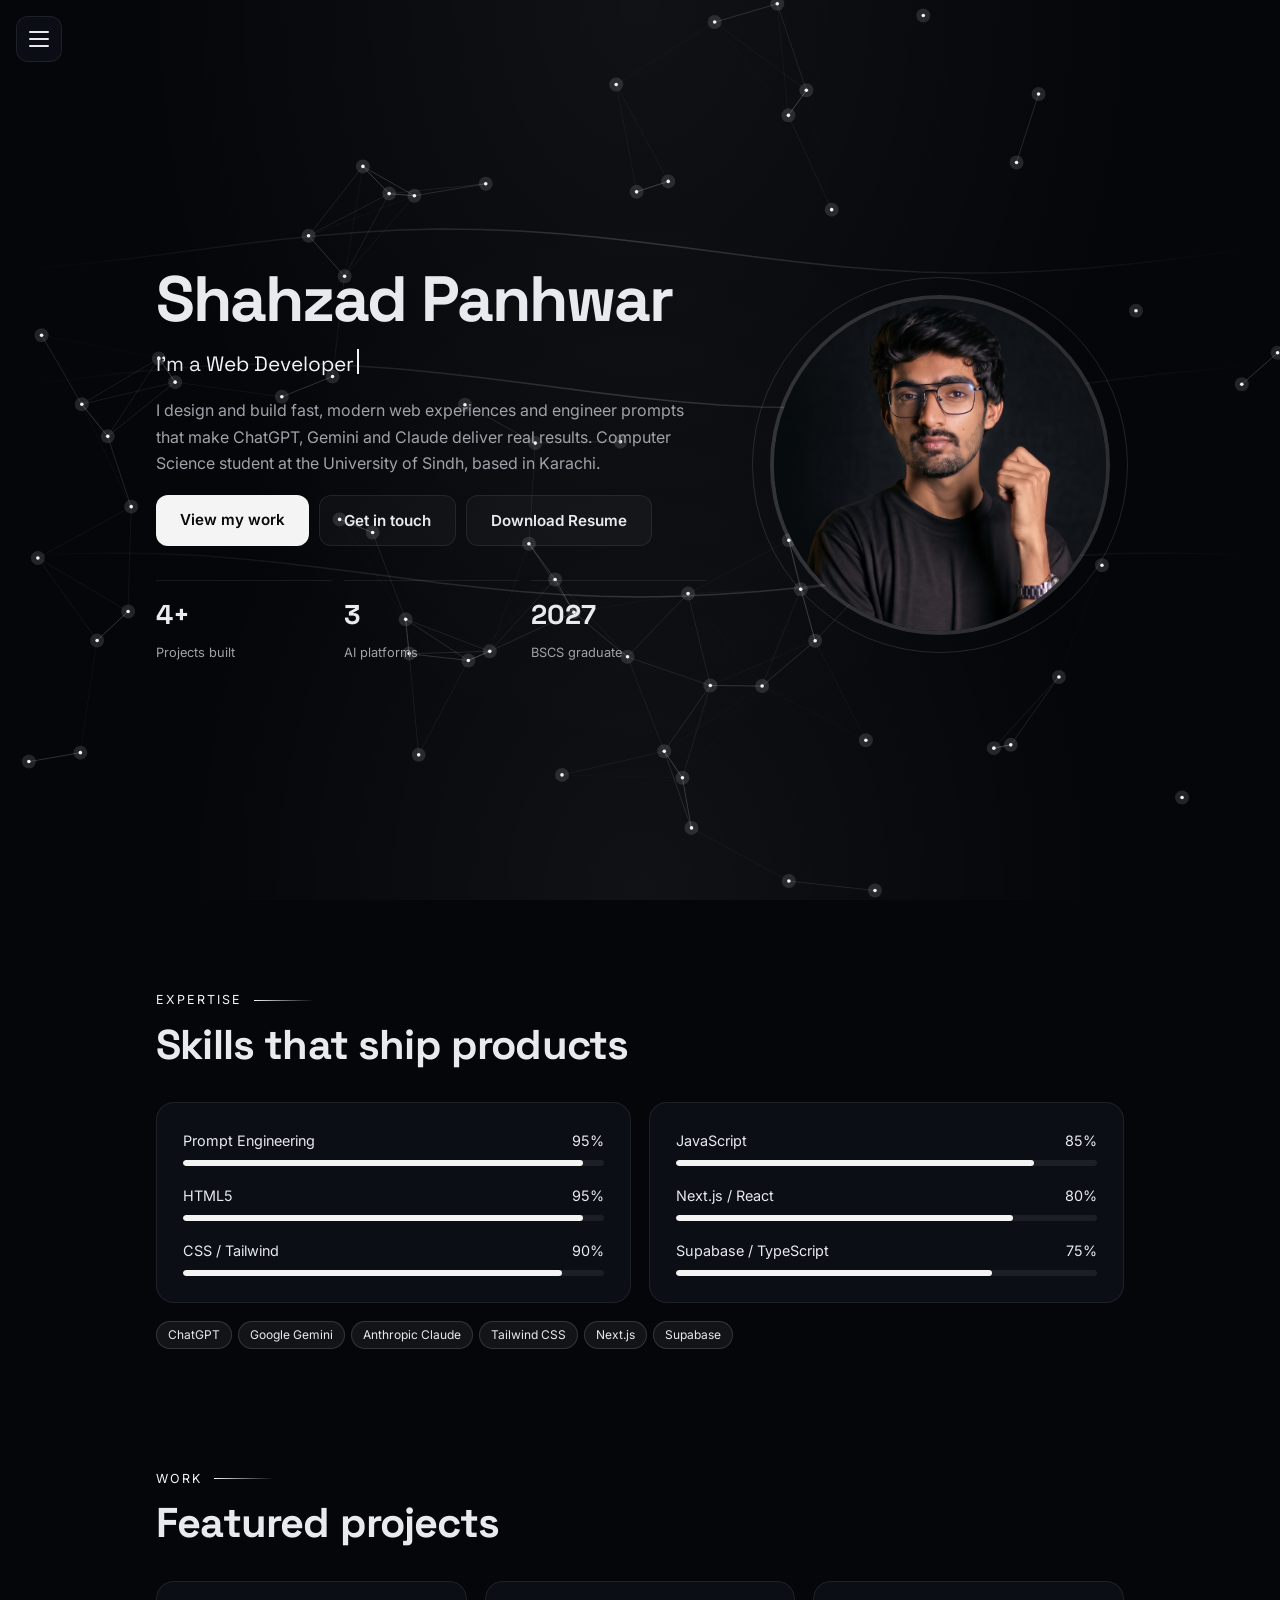
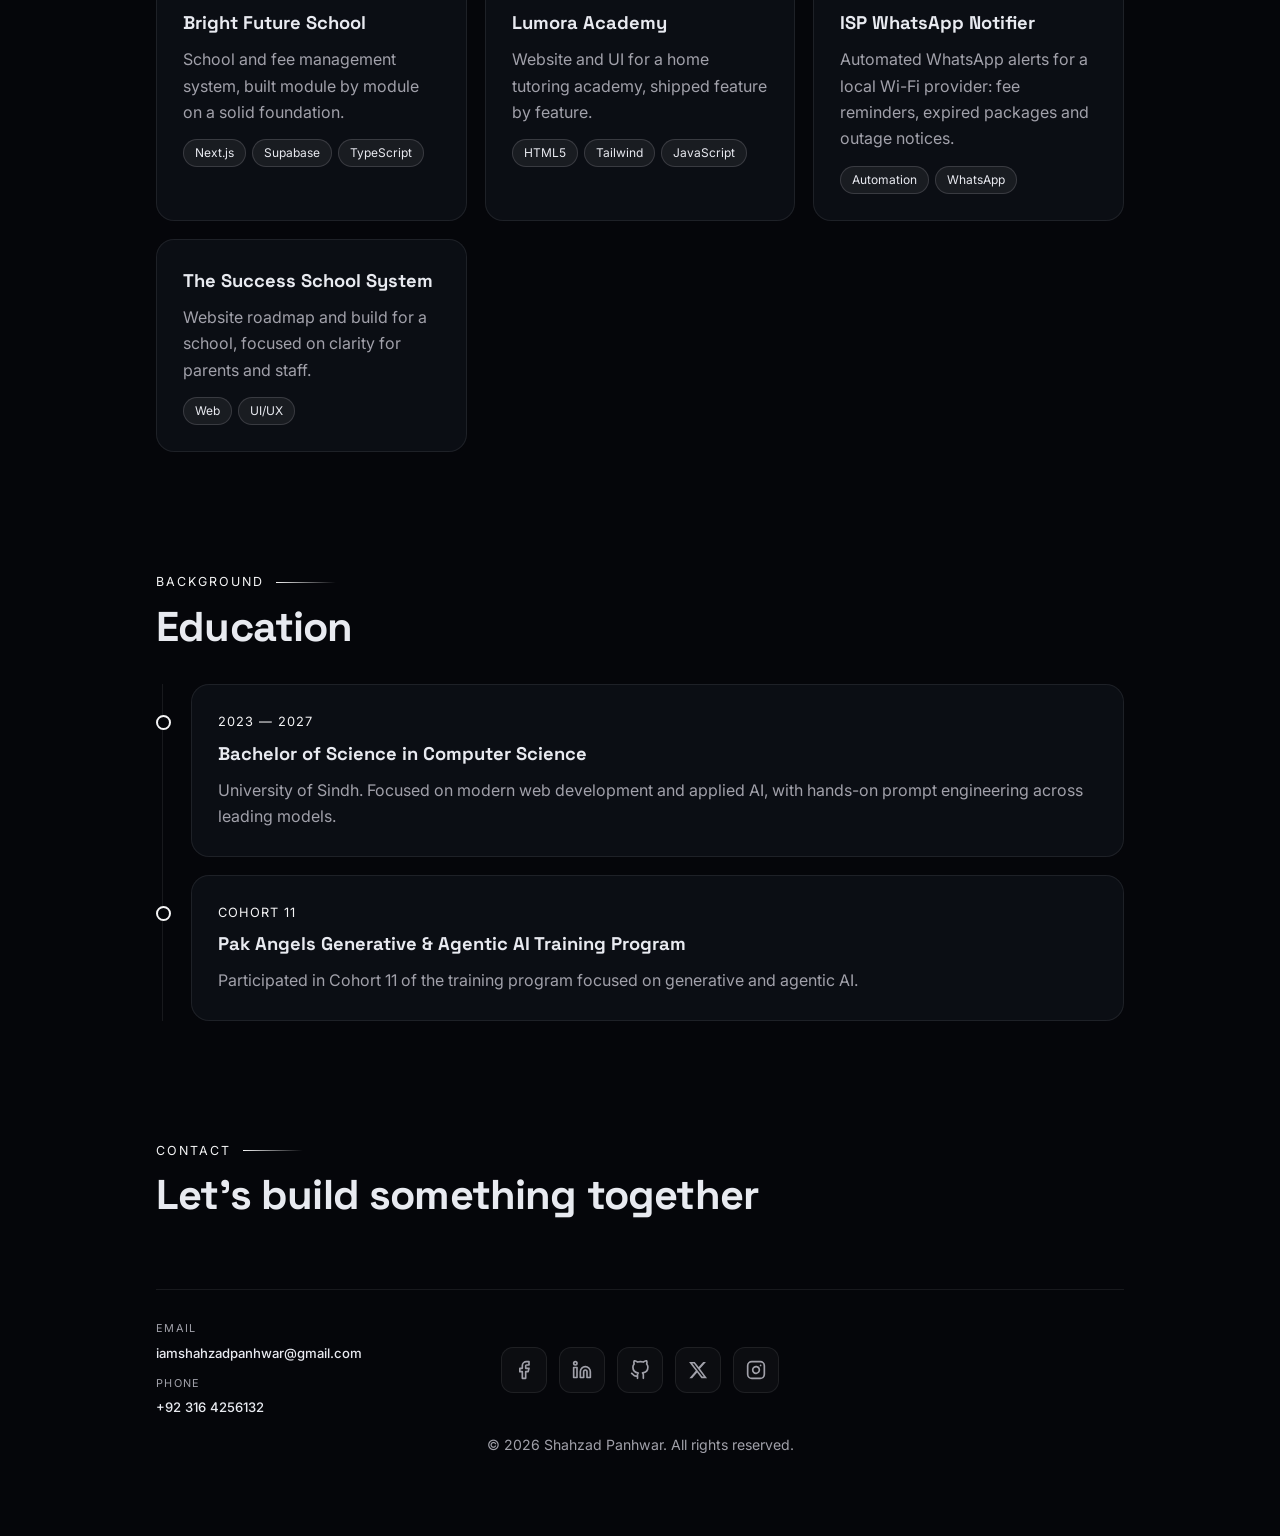
==== commit a49809ff: "Add files via upload" ====
--- a/index.html
+++ b/index.html
@@ -95,13 +95,14 @@
 <section id="contact">
  <div class="eyebrow rv">Contact</div>
  <h2 class="rv">Let's build something together</h2>
- <div class="cta">
-  <div class="card rv"><h3>Phone</h3><p>+92 316 4256132</p><div class="row"><a class="btn p" href="tel:+923164256132">Call</a></div></div>
-  <div class="card rv"><h3>Email</h3><p>iamshahzadpanhwar@gmail.com</p><div class="row"><a class="btn p" href="mailto:iamshahzadpanhwar@gmail.com">Send mail</a></div></div>
-  
- </div>
  <footer>
-  <div class="social"><a href="https://www.facebook.com/iamshahzadpanhwar" target="_blank" rel="noopener" aria-label="Facebook"><svg viewBox="0 0 24 24"><path d="M18 2h-3a5 5 0 0 0-5 5v3H7v4h3v8h4v-8h3l1-4h-4V7a1 1 0 0 1 1-1h3z"/></svg></a><a href="https://www.linkedin.com/in/shahzadpanhwar/" target="_blank" rel="noopener" aria-label="LinkedIn"><svg viewBox="0 0 24 24"><path d="M16 8a6 6 0 0 1 6 6v7h-4v-7a2 2 0 0 0-2-2 2 2 0 0 0-2 2v7h-4v-7a6 6 0 0 1 6-6z"/><rect x="2" y="9" width="4" height="12"/><circle cx="4" cy="4" r="2"/></svg></a><a href="https://github.com/shahzadpanhwar" target="_blank" rel="noopener" aria-label="GitHub"><svg viewBox="0 0 24 24"><path d="M9 19c-5 1.5-5-2.5-7-3m14 6v-3.87a3.37 3.37 0 0 0-.94-2.61c3.14-.35 6.44-1.54 6.44-7A5.44 5.44 0 0 0 20 4.77 5.07 5.07 0 0 0 19.91 1S18.73.65 16 2.48a13.38 13.38 0 0 0-7 0C6.27.65 5.09 1 5.09 1A5.07 5.07 0 0 0 5 4.77a5.44 5.44 0 0 0-1.5 3.78c0 5.42 3.3 6.61 6.44 7A3.37 3.37 0 0 0 9 18.13V22"/></svg></a><a href="https://x.com/shahzadpanhwar_" target="_blank" rel="noopener" aria-label="X"><svg class="f" viewBox="0 0 24 24"><path d="M18.244 2.25h3.308l-7.227 8.26 8.502 11.24H16.17l-5.214-6.817L4.99 21.75H1.68l7.73-8.835L1.254 2.25H8.08l4.713 6.231zm-1.161 17.52h1.833L7.084 4.126H5.117z"/></svg></a><a href="https://instagram.com/shahzadpanhwar_" target="_blank" rel="noopener" aria-label="Instagram"><svg viewBox="0 0 24 24"><rect x="2" y="2" width="20" height="20" rx="5" ry="5"/><path d="M16 11.37A4 4 0 1 1 12.63 8 4 4 0 0 1 16 11.37z"/><line x1="17.5" y1="6.5" x2="17.51" y2="6.5"/></svg></a></div>
+  <div class="footer-social-row">
+   <div class="footer-contact" aria-label="Contact details">
+    <div class="footer-contact-item"><span>Email</span><a href="mailto:iamshahzadpanhwar@gmail.com">iamshahzadpanhwar@gmail.com</a></div>
+    <div class="footer-contact-item"><span>Phone</span><a href="tel:+923164256132">+92 316 4256132</a></div>
+   </div>
+   <div class="social"><a href="https://www.facebook.com/iamshahzadpanhwar" target="_blank" rel="noopener" aria-label="Facebook"><svg viewBox="0 0 24 24"><path d="M18 2h-3a5 5 0 0 0-5 5v3H7v4h3v8h4v-8h3l1-4h-4V7a1 1 0 0 1 1-1h3z"/></svg></a><a href="https://www.linkedin.com/in/shahzadpanhwar/" target="_blank" rel="noopener" aria-label="LinkedIn"><svg viewBox="0 0 24 24"><path d="M16 8a6 6 0 0 1 6 6v7h-4v-7a2 2 0 0 0-2-2 2 2 0 0 0-2 2v7h-4v-7a6 6 0 0 1 6-6z"/><rect x="2" y="9" width="4" height="12"/><circle cx="4" cy="4" r="2"/></svg></a><a href="https://github.com/shahzadpanhwar" target="_blank" rel="noopener" aria-label="GitHub"><svg viewBox="0 0 24 24"><path d="M9 19c-5 1.5-5-2.5-7-3m14 6v-3.87a3.37 3.37 0 0 0-.94-2.61c3.14-.35 6.44-1.54 6.44-7A5.44 5.44 0 0 0 20 4.77 5.07 5.07 0 0 0 19.91 1S18.73.65 16 2.48a13.38 13.38 0 0 0-7 0C6.27.65 5.09 1 5.09 1A5.07 5.07 0 0 0 5 4.77a5.44 5.44 0 0 0-1.5 3.78c0 5.42 3.3 6.61 6.44 7A3.37 3.37 0 0 0 9 18.13V22"/></svg></a><a href="https://x.com/shahzadpanhwar_" target="_blank" rel="noopener" aria-label="X"><svg class="f" viewBox="0 0 24 24"><path d="M18.244 2.25h3.308l-7.227 8.26 8.502 11.24H16.17l-5.214-6.817L4.99 21.75H1.68l7.73-8.835L1.254 2.25H8.08l4.713 6.231zm-1.161 17.52h1.833L7.084 4.126H5.117z"/></svg></a><a href="https://instagram.com/shahzadpanhwar_" target="_blank" rel="noopener" aria-label="Instagram"><svg viewBox="0 0 24 24"><rect x="2" y="2" width="20" height="20" rx="5" ry="5"/><path d="M16 11.37A4 4 0 1 1 12.63 8 4 4 0 0 1 16 11.37z"/><line x1="17.5" y1="6.5" x2="17.51" y2="6.5"/></svg></a></div>
+  </div>
   <p style="margin:14px 0 0">© 2026 Shahzad Panhwar. All rights reserved.</p>
  </footer>
 </section>
--- a/style.css
+++ b/style.css
@@ -83,7 +83,13 @@
 .cta .card.big{grid-column:1/-1;text-align:center;padding:36px 26px}
 .cta .big h3{font-size:1.6rem}
 footer{margin-top:70px;padding:30px 0 50px;text-align:center;border-top:1px solid var(--line);color:var(--mut);font-size:.88rem}
-.social{display:flex;flex-wrap:wrap;justify-content:center;gap:12px}.social a{display:grid;place-items:center;width:46px;height:46px;border-radius:12px;border:1px solid var(--line);background:rgba(255,255,255,.03);color:var(--mut);text-decoration:none;transition:.25s}.social a:hover{color:var(--cy);border-color:rgba(255,255,255,.3);transform:translateY(-3px)}.social svg{width:20px;height:20px;fill:none;stroke:currentColor;stroke-width:2;stroke-linecap:round;stroke-linejoin:round}.social svg.f{fill:currentColor;stroke:none}
+.footer-social-row{display:grid;grid-template-columns:minmax(0,1fr) auto minmax(0,1fr);align-items:center;gap:30px}
+.footer-contact{grid-column:1;display:flex;flex-direction:column;justify-content:center;align-items:flex-start;gap:10px;margin:0}
+.footer-contact-item{display:grid;gap:5px;text-align:left}
+.footer-contact-item span{font-size:.68rem;letter-spacing:.12em;text-transform:uppercase;color:var(--mut)}
+.footer-contact-item a{color:var(--tx);font-size:.82rem;font-weight:500;text-decoration:none;white-space:nowrap;transition:color .2s}
+.footer-contact-item a:hover{color:var(--cy)}
+.social{grid-column:2;display:flex;flex-wrap:wrap;justify-content:center;gap:12px}.social a{display:grid;place-items:center;width:46px;height:46px;border-radius:12px;border:1px solid var(--line);background:rgba(255,255,255,.03);color:var(--mut);text-decoration:none;transition:.25s}.social a:hover{color:var(--cy);border-color:rgba(255,255,255,.3);transform:translateY(-3px)}.social svg{width:20px;height:20px;fill:none;stroke:currentColor;stroke-width:2;stroke-linecap:round;stroke-linejoin:round}.social svg.f{fill:currentColor;stroke:none}
 .rv{opacity:0;transform:translateY(28px);transition:opacity .8s,transform .8s}.rv.in{opacity:1;transform:none}
 #toast{position:fixed;bottom:calc(24px + env(safe-area-inset-bottom,0px));left:50%;transform:translate(-50%,30px);background:#12131a;border:1px solid var(--cy);padding:8px 18px;border-radius:12px;opacity:0;transition:.3s;z-index:100}
 #toast.on{opacity:1;transform:translate(-50%,0)}
@@ -96,5 +102,9 @@
  nav a{padding:14px}
  .btn{padding:12px 20px}
  .cta{grid-template-columns:1fr}
+ .footer-social-row{grid-template-columns:1fr;justify-items:center;gap:20px}
+ .footer-contact{grid-column:1;justify-self:start;align-items:flex-start;gap:10px}
+ .footer-contact-item{text-align:left}
+ .social{grid-column:1;justify-self:center}
 }
 @media(prefers-reduced-motion:reduce){*{animation:none!important;transition:none!important}}
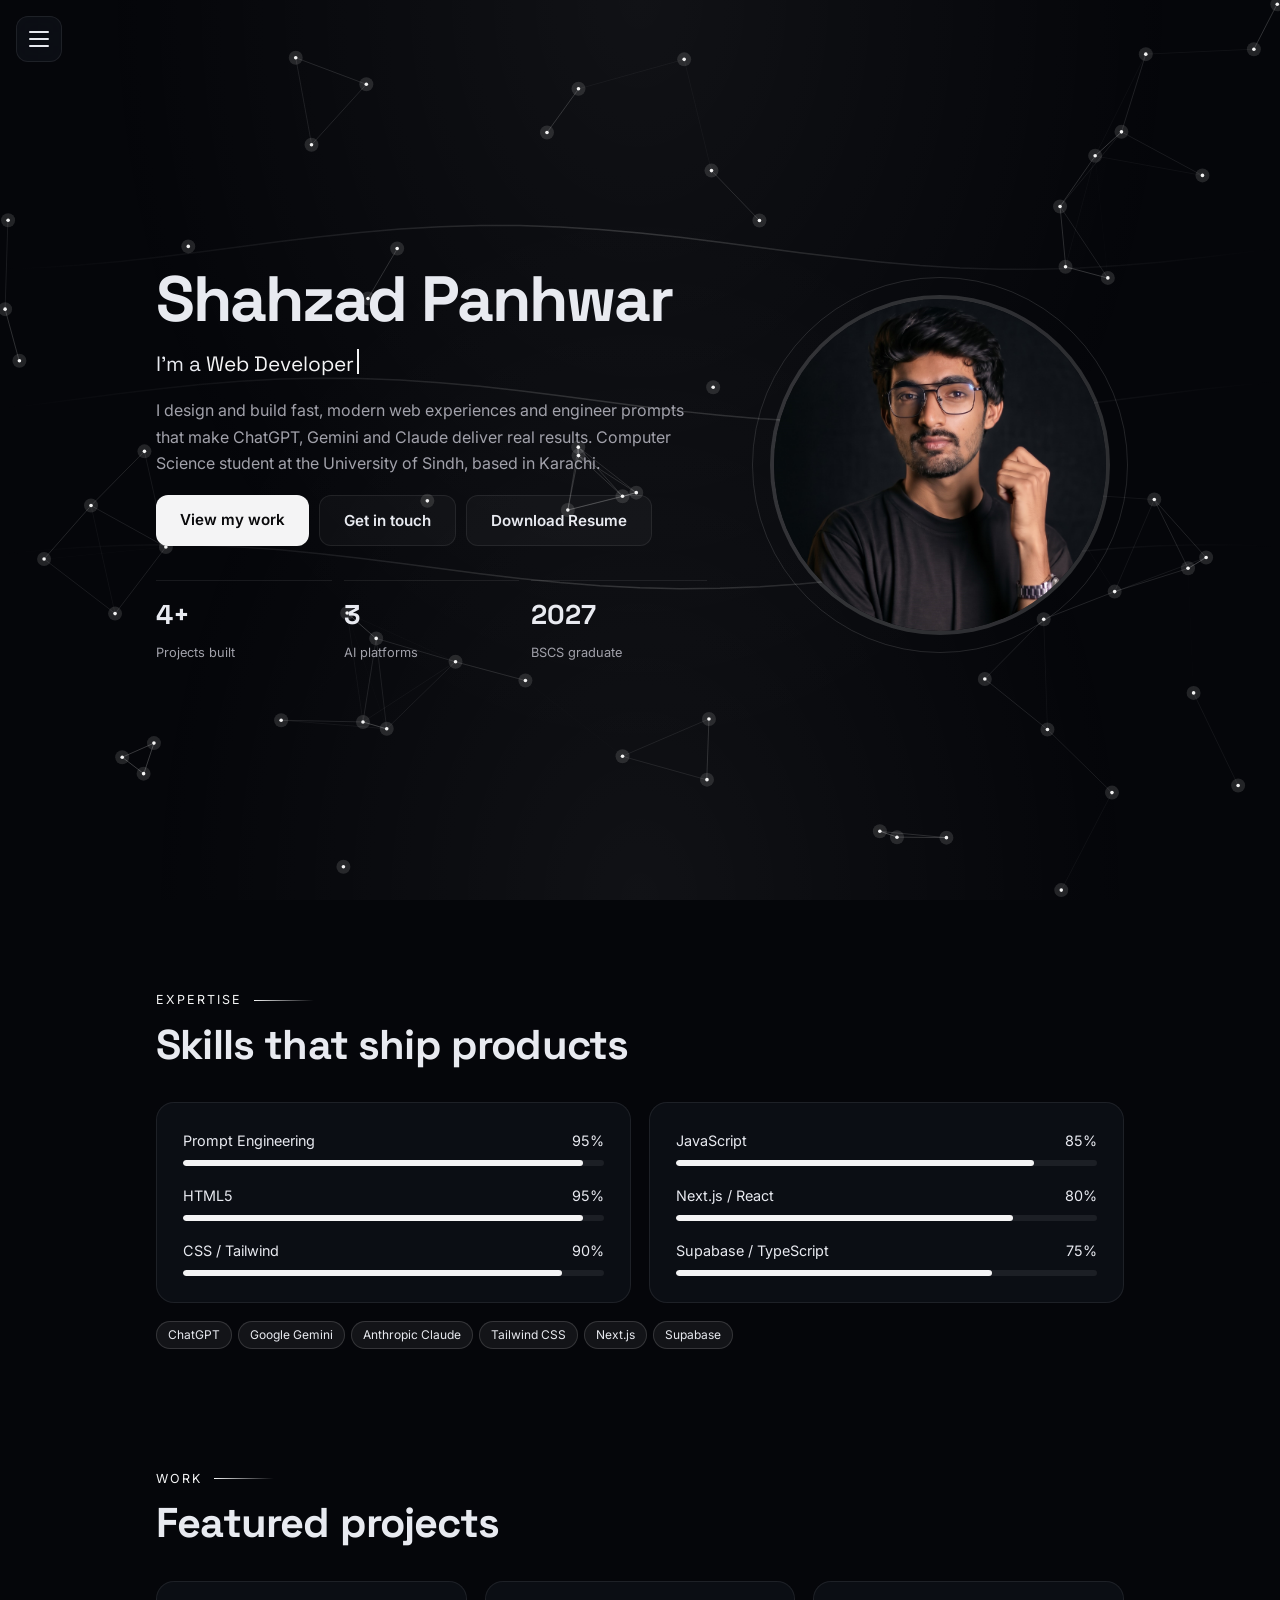
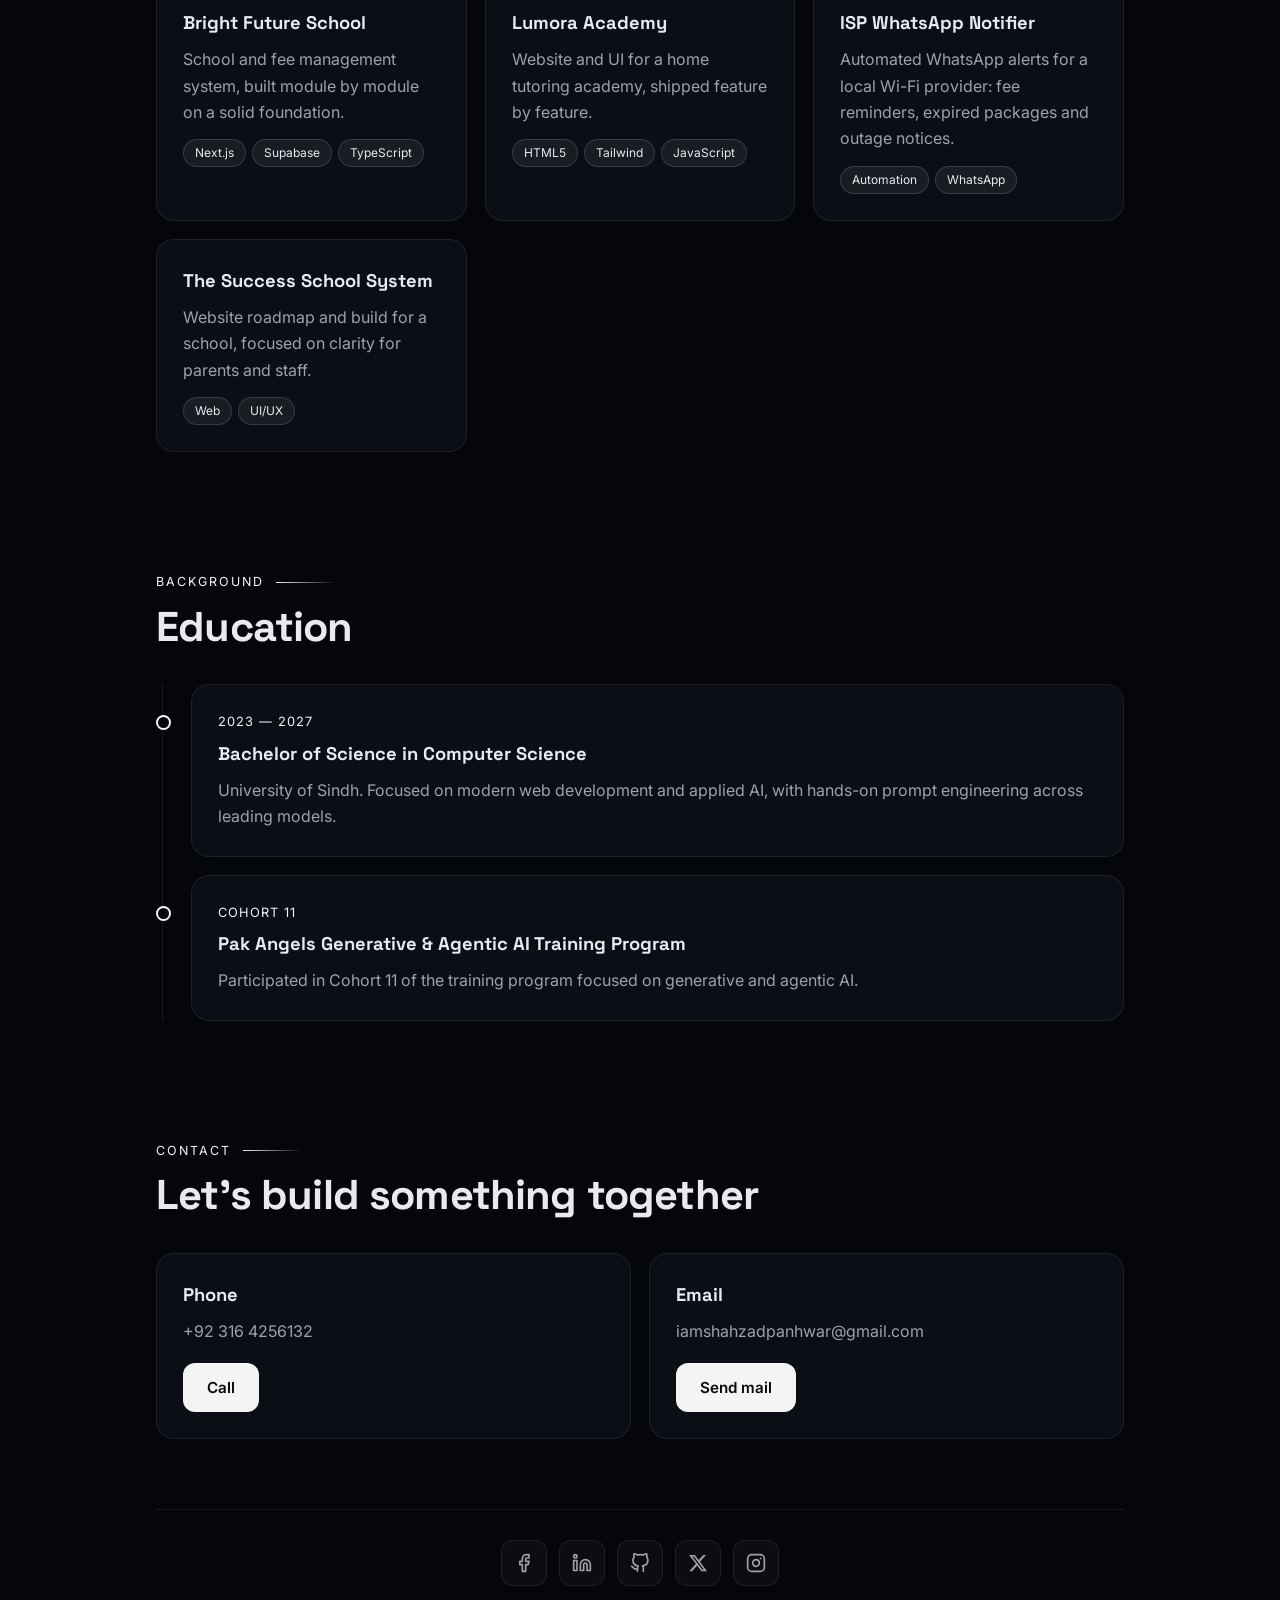
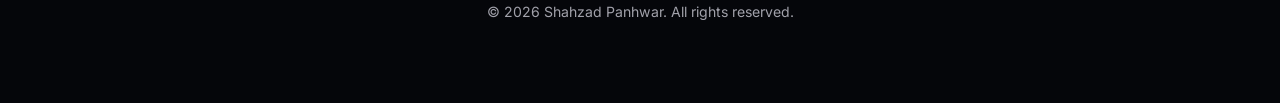
==== commit d628c3c8: "Add files via upload" ====
--- a/index.html
+++ b/index.html
@@ -6,10 +6,13 @@
 <title>Shahzad Panhwar — Web Developer Specialized in AI</title>
 <meta name="description" content="Portfolio of Shahzad Panhwar: web developer specialized in AI and prompt engineering.">
 <meta name="theme-color" content="#05060a">
+<link rel="icon" href="favicon.svg" type="image/svg+xml">
 <link rel="preconnect" href="https://fonts.googleapis.com">
 <link rel="preconnect" href="https://fonts.gstatic.com" crossorigin>
 <link rel="stylesheet" href="https://fonts.googleapis.com/css2?family=Inter:wght@400;500;600&family=Space+Grotesk:wght@500;600;700&display=swap">
 <link rel="stylesheet" href="style.css">
+<script>setTimeout(function(){if(!window.__ready)document.documentElement.classList.add("fb")},4000)</script>
+<noscript><style>#pre{display:none}.rv{opacity:1;transform:none}.pic div{clip-path:none}[data-w="95"]{width:95%}[data-w="90"]{width:90%}[data-w="85"]{width:85%}[data-w="80"]{width:80%}[data-w="75"]{width:75%}</style></noscript>
 </head>
 <body>
 <canvas id="bg"></canvas>
@@ -17,7 +20,6 @@
 
 <button id="burger" aria-label="Menu" aria-expanded="false"><span></span><span></span><span></span></button><div id="scrim"></div>
 <nav id="nav">
- 
  <div class="menu">
  <a href="#about" class="on"><span>About</span></a>
  <a href="#skills"><span>Skills</span></a>
@@ -25,14 +27,12 @@
  <a href="#education"><span>Education</span></a>
  <a href="#contact"><span>Contact</span></a>
  </div>
- 
 </nav>
 
 <main>
 <section id="about">
  <div class="hero">
   <div>
-   
    <h1>Shahzad Panhwar</h1>
    <div class="role">I'm a <span id="typed"></span><i></i></div>
    <p>I design and build fast, modern web experiences and engineer prompts that make ChatGPT, Gemini and Claude deliver real results. Computer Science student at the University of Sindh, based in Karachi.</p>
@@ -41,7 +41,6 @@
   </div>
   <div class="photo">
    <div class="pic" id="pic"><div><img decoding="async" width="420" height="420" src="assets/profile.jpg" alt="Shahzad Panhwar"></div></div>
-   
   </div>
  </div>
 </section>
@@ -95,19 +94,16 @@
 <section id="contact">
  <div class="eyebrow rv">Contact</div>
  <h2 class="rv">Let's build something together</h2>
+ <div class="cta">
+  <div class="card rv"><h3>Phone</h3><p>+92 316 4256132</p><div class="row"><a class="btn p" href="tel:+923164256132">Call</a></div></div>
+  <div class="card rv"><h3>Email</h3><p>iamshahzadpanhwar@gmail.com</p><div class="row"><a class="btn p" href="mailto:iamshahzadpanhwar@gmail.com">Send mail</a></div></div>
+ </div>
  <footer>
-  <div class="footer-social-row">
-   <div class="footer-contact" aria-label="Contact details">
-    <div class="footer-contact-item"><span>Email</span><a href="mailto:iamshahzadpanhwar@gmail.com">iamshahzadpanhwar@gmail.com</a></div>
-    <div class="footer-contact-item"><span>Phone</span><a href="tel:+923164256132">+92 316 4256132</a></div>
-   </div>
-   <div class="social"><a href="https://www.facebook.com/iamshahzadpanhwar" target="_blank" rel="noopener" aria-label="Facebook"><svg viewBox="0 0 24 24"><path d="M18 2h-3a5 5 0 0 0-5 5v3H7v4h3v8h4v-8h3l1-4h-4V7a1 1 0 0 1 1-1h3z"/></svg></a><a href="https://www.linkedin.com/in/shahzadpanhwar/" target="_blank" rel="noopener" aria-label="LinkedIn"><svg viewBox="0 0 24 24"><path d="M16 8a6 6 0 0 1 6 6v7h-4v-7a2 2 0 0 0-2-2 2 2 0 0 0-2 2v7h-4v-7a6 6 0 0 1 6-6z"/><rect x="2" y="9" width="4" height="12"/><circle cx="4" cy="4" r="2"/></svg></a><a href="https://github.com/shahzadpanhwar" target="_blank" rel="noopener" aria-label="GitHub"><svg viewBox="0 0 24 24"><path d="M9 19c-5 1.5-5-2.5-7-3m14 6v-3.87a3.37 3.37 0 0 0-.94-2.61c3.14-.35 6.44-1.54 6.44-7A5.44 5.44 0 0 0 20 4.77 5.07 5.07 0 0 0 19.91 1S18.73.65 16 2.48a13.38 13.38 0 0 0-7 0C6.27.65 5.09 1 5.09 1A5.07 5.07 0 0 0 5 4.77a5.44 5.44 0 0 0-1.5 3.78c0 5.42 3.3 6.61 6.44 7A3.37 3.37 0 0 0 9 18.13V22"/></svg></a><a href="https://x.com/shahzadpanhwar_" target="_blank" rel="noopener" aria-label="X"><svg class="f" viewBox="0 0 24 24"><path d="M18.244 2.25h3.308l-7.227 8.26 8.502 11.24H16.17l-5.214-6.817L4.99 21.75H1.68l7.73-8.835L1.254 2.25H8.08l4.713 6.231zm-1.161 17.52h1.833L7.084 4.126H5.117z"/></svg></a><a href="https://instagram.com/shahzadpanhwar_" target="_blank" rel="noopener" aria-label="Instagram"><svg viewBox="0 0 24 24"><rect x="2" y="2" width="20" height="20" rx="5" ry="5"/><path d="M16 11.37A4 4 0 1 1 12.63 8 4 4 0 0 1 16 11.37z"/><line x1="17.5" y1="6.5" x2="17.51" y2="6.5"/></svg></a></div>
-  </div>
+  <div class="social"><a href="https://www.facebook.com/iamshahzadpanhwar" target="_blank" rel="noopener" aria-label="Facebook"><svg viewBox="0 0 24 24"><path d="M18 2h-3a5 5 0 0 0-5 5v3H7v4h3v8h4v-8h3l1-4h-4V7a1 1 0 0 1 1-1h3z"/></svg></a><a href="https://www.linkedin.com/in/shahzadpanhwar/" target="_blank" rel="noopener" aria-label="LinkedIn"><svg viewBox="0 0 24 24"><path d="M16 8a6 6 0 0 1 6 6v7h-4v-7a2 2 0 0 0-2-2 2 2 0 0 0-2 2v7h-4v-7a6 6 0 0 1 6-6z"/><rect x="2" y="9" width="4" height="12"/><circle cx="4" cy="4" r="2"/></svg></a><a href="https://github.com/shahzadpanhwar" target="_blank" rel="noopener" aria-label="GitHub"><svg viewBox="0 0 24 24"><path d="M9 19c-5 1.5-5-2.5-7-3m14 6v-3.87a3.37 3.37 0 0 0-.94-2.61c3.14-.35 6.44-1.54 6.44-7A5.44 5.44 0 0 0 20 4.77 5.07 5.07 0 0 0 19.91 1S18.73.65 16 2.48a13.38 13.38 0 0 0-7 0C6.27.65 5.09 1 5.09 1A5.07 5.07 0 0 0 5 4.77a5.44 5.44 0 0 0-1.5 3.78c0 5.42 3.3 6.61 6.44 7A3.37 3.37 0 0 0 9 18.13V22"/></svg></a><a href="https://x.com/shahzadpanhwar_" target="_blank" rel="noopener" aria-label="X"><svg class="f" viewBox="0 0 24 24"><path d="M18.244 2.25h3.308l-7.227 8.26 8.502 11.24H16.17l-5.214-6.817L4.99 21.75H1.68l7.73-8.835L1.254 2.25H8.08l4.713 6.231zm-1.161 17.52h1.833L7.084 4.126H5.117z"/></svg></a><a href="https://instagram.com/shahzadpanhwar_" target="_blank" rel="noopener" aria-label="Instagram"><svg viewBox="0 0 24 24"><rect x="2" y="2" width="20" height="20" rx="5" ry="5"/><path d="M16 11.37A4 4 0 1 1 12.63 8 4 4 0 0 1 16 11.37z"/><line x1="17.5" y1="6.5" x2="17.51" y2="6.5"/></svg></a></div>
   <p style="margin:14px 0 0">© 2026 Shahzad Panhwar. All rights reserved.</p>
  </footer>
 </section>
 </main>
-<div id="toast">Copied!</div>
 
 <script src="script.js" defer></script>
 </body>
--- a/style.css
+++ b/style.css
@@ -1,17 +1,17 @@
-:root{--bg:#05060a;--glass:rgba(14,16,24,.82);--line:rgba(255,255,255,.08);--tx:#e8eaf0;--mut:#a1a1aa;--em:#a1a1aa;--cy:#f4f4f5;--vi:#71717a;color-scheme:dark;box-sizing:border-box;padding-top:env(safe-area-inset-top,0px);padding-bottom:env(safe-area-inset-bottom,0px)}
+:root{--bg:#05060a;--glass:rgba(14,16,24,.82);--line:rgba(255,255,255,.08);--tx:#e8eaf0;--mut:#a1a1aa;--cy:#f4f4f5;color-scheme:dark;box-sizing:border-box;padding-top:env(safe-area-inset-top,0px);padding-bottom:env(safe-area-inset-bottom,0px)}
 *,*::before,*::after{box-sizing:inherit}
 a,button{-webkit-tap-highlight-color:transparent}
 html{-webkit-text-size-adjust:100%;scroll-behavior:smooth;scroll-padding-top:env(safe-area-inset-top,0px)}
 body{margin:0;background:var(--bg);color:var(--tx);font-family:Inter,system-ui,-apple-system,"Segoe UI",sans-serif;line-height:1.65;overflow-x:hidden}
 body::before{content:"";position:fixed;inset:0;z-index:-1;background:radial-gradient(ellipse at 50% 0%,rgba(255,255,255,.05),transparent 60%),radial-gradient(ellipse at 50% 100%,rgba(255,255,255,.05),transparent 55%);pointer-events:none}
 #bg{position:fixed;inset:0;width:100%;height:100%;z-index:-2}
-h1,h2,h3,.logo,.num{font-family:"Space Grotesk",Inter,system-ui,sans-serif}
+h1,h2,h3{font-family:"Space Grotesk",Inter,system-ui,sans-serif}
 #pre{position:fixed;inset:0;background:var(--bg);display:grid;place-items:center;z-index:99;transition:opacity .6s,visibility .6s}
 #pre.off{opacity:0;visibility:hidden}
 .ring{width:54px;height:54px;border-radius:50%;border:3px solid var(--line);border-top-color:var(--cy);animation:spin 1s linear infinite}
 @keyframes spin{to{transform:rotate(360deg)}}
-nav{position:fixed;top:0;bottom:0;left:0;width:min(250px,80vw);overflow-y:auto;display:flex;flex-direction:column;padding:calc(80px + env(safe-area-inset-top,0px)) 16px 20px;background:rgba(8,9,14,.72);backdrop-filter:blur(20px);-webkit-backdrop-filter:blur(20px);border-right:1px solid var(--line);z-index:60;transform:translateX(-105%);transition:transform .4s cubic-bezier(.2,.8,.2,1)}
-nav.open{transform:none;box-shadow:20px 0 60px rgba(0,0,0,.5)}
+nav{position:fixed;top:0;bottom:0;left:0;width:min(250px,80vw);overflow-y:auto;display:flex;flex-direction:column;padding:calc(80px + env(safe-area-inset-top,0px)) 16px 20px;background:rgba(8,9,14,.72);backdrop-filter:blur(20px);-webkit-backdrop-filter:blur(20px);border-right:1px solid var(--line);z-index:60;transform:translateX(-105%);visibility:hidden;transition:transform .4s cubic-bezier(.2,.8,.2,1),visibility 0s .4s}
+nav.open{transform:none;visibility:visible;transition:transform .4s cubic-bezier(.2,.8,.2,1),visibility 0s;box-shadow:20px 0 60px rgba(0,0,0,.5)}
 #burger{position:fixed;top:calc(16px + env(safe-area-inset-top,0px));left:16px;width:46px;height:46px;border-radius:12px;border:1px solid var(--line);background:var(--glass);backdrop-filter:blur(14px);-webkit-backdrop-filter:blur(14px);display:flex;flex-direction:column;align-items:center;justify-content:center;gap:5px;cursor:pointer;z-index:70;transition:.25s;padding:0}
 #burger:hover{border-color:var(--cy)}
 #burger span{display:block;width:20px;height:2px;border-radius:2px;background:var(--tx);transition:.3s}
@@ -20,20 +20,11 @@
 #burger.x span:nth-child(3){transform:translateY(-7px) rotate(-45deg)}
 #scrim{position:fixed;inset:0;background:rgba(0,0,0,.45);backdrop-filter:blur(4px);-webkit-backdrop-filter:blur(4px);opacity:0;visibility:hidden;transition:.3s;z-index:55}
 #scrim.on{opacity:1;visibility:visible}
-.brand{display:flex;align-items:center;gap:12px;padding:0 8px 22px;border-bottom:1px solid var(--line);margin-bottom:18px}
-.logo{width:42px;height:42px;border-radius:12px;display:grid;place-items:center;font-weight:700;color:#04120d;background:var(--cy);flex:none}
-.brand b{display:block;font-size:.95rem}.brand small{color:var(--mut);font-size:.75rem}
-.lbl{display:block;font-size:.68rem;letter-spacing:.12em;text-transform:uppercase;color:var(--mut);padding:0 12px 8px}
-nav svg{width:18px;height:18px;fill:none;stroke:currentColor;stroke-width:2;stroke-linecap:round;stroke-linejoin:round;flex:none}
 nav a{display:flex;align-items:center;gap:12px;padding:10px 12px;border-radius:10px;color:var(--mut);text-decoration:none;font-size:.92rem;font-weight:500;transition:.2s;position:relative;margin-bottom:2px}
 nav a:hover{color:var(--tx);background:rgba(255,255,255,.05)}
 nav a.on{color:var(--cy);background:rgba(255,255,255,.08)}
 nav a.on::before{content:"";position:absolute;left:-16px;top:8px;bottom:8px;width:3px;border-radius:0 3px 3px 0;background:var(--cy)}
-.side-foot{margin-top:auto;padding:14px;border:1px solid var(--line);border-radius:14px;background:rgba(255,255,255,.03);font-size:.8rem;color:var(--mut)}
-.side-foot .st{display:flex;align-items:center;gap:8px;color:var(--tx);font-weight:600;margin-bottom:10px}
-.dot{width:8px;height:8px;border-radius:50%;background:var(--em);animation:pulse 2s infinite}
 @keyframes pulse{50%{opacity:.4}}
-nav a.hire,nav a.hire:hover{justify-content:center;margin:0;color:#04120d;font-weight:600;background:var(--cy)}
 main{max-width:1040px;margin:0 auto;padding:0 36px}
 section{padding:90px 0 30px}
 #about{min-height:100vh;min-height:100svh;display:flex;flex-direction:column;justify-content:center;padding-top:60px}
@@ -44,7 +35,6 @@
 .card{background:var(--glass);border:1px solid var(--line);border-radius:18px;padding:26px;transition:transform .35s,border-color .35s,box-shadow .35s;position:relative}
 @media(hover:hover){.card:hover{transform:translateY(-5px);border-color:rgba(255,255,255,.3);box-shadow:0 18px 40px -20px rgba(0,0,0,.7)}}
 .hero{display:grid;grid-template-columns:1.2fr .8fr;gap:50px;align-items:center}
-.tag{display:inline-flex;align-items:center;gap:8px;font-size:.8rem;color:var(--em);border:1px solid rgba(52,211,153,.35);background:rgba(52,211,153,.07);padding:4px 14px;border-radius:999px;margin-bottom:18px}
 h1{font-size:clamp(2.4rem,6vw,4rem);line-height:1.05;margin:0 0 14px;letter-spacing:-.03em}
 .role{font-size:1.3rem;font-family:"Space Grotesk",sans-serif;margin-bottom:16px;min-height:2rem}
 .role span{color:var(--cy)}
@@ -64,9 +54,6 @@
 .pic div{width:100%;height:100%;border-radius:50%;background:#0b0c12;overflow:hidden;position:relative;clip-path:circle(0%);transition:clip-path 1.4s cubic-bezier(.2,.8,.2,1) .5s}
 .pic.show div{clip-path:circle(75%)}
 .pic img{position:absolute;inset:0;width:100%;height:100%;object-fit:cover}
-.chip{position:absolute;background:var(--glass);backdrop-filter:blur(12px);-webkit-backdrop-filter:blur(12px);border:1px solid var(--line);padding:6px 14px;border-radius:999px;font-size:.78rem;font-weight:500;animation:bob 5s ease-in-out infinite alternate;box-shadow:0 8px 24px -8px rgba(0,0,0,.6)}
-.c1{top:6%;right:-8%;color:var(--cy)}.c2{bottom:14%;left:-10%;color:var(--em);animation-delay:-2s}.c3{bottom:-2%;right:4%;color:var(--vi);animation-delay:-3.5s}
-@keyframes bob{to{transform:translateY(-12px)}}
 .grid{display:grid;grid-template-columns:repeat(auto-fit,minmax(260px,1fr));gap:18px}
 .skill{margin-bottom:18px}.skill:last-child{margin-bottom:0}
 .skill .h{display:flex;justify-content:space-between;font-size:.9rem;margin-bottom:7px}
@@ -75,25 +62,17 @@
 .card h3{margin:0 0 8px;font-size:1.15rem}
 .chips{display:flex;flex-wrap:wrap;gap:6px;margin-top:8px}
 .chips span{font-size:.75rem;padding:3px 11px;border-radius:99px;background:rgba(255,255,255,.06);border:1px solid rgba(255,255,255,.14);color:var(--tx)}
-.num{position:absolute;top:18px;right:22px;font-size:2.2rem;font-weight:700;color:rgba(255,255,255,.06)}
 .tl{border-left:1px solid var(--line);padding-left:28px;margin-left:6px}
 .tl .card::before{content:"";position:absolute;left:-36px;top:30px;width:15px;height:15px;border-radius:50%;background:var(--bg);border:2px solid var(--cy)}
 .when{font-size:.8rem;color:var(--cy);letter-spacing:.08em;text-transform:uppercase;margin-bottom:6px}
 .cta{display:grid;grid-template-columns:1fr 1fr;gap:18px}
-.cta .card.big{grid-column:1/-1;text-align:center;padding:36px 26px}
-.cta .big h3{font-size:1.6rem}
 footer{margin-top:70px;padding:30px 0 50px;text-align:center;border-top:1px solid var(--line);color:var(--mut);font-size:.88rem}
-.footer-social-row{display:grid;grid-template-columns:minmax(0,1fr) auto minmax(0,1fr);align-items:center;gap:30px}
-.footer-contact{grid-column:1;display:flex;flex-direction:column;justify-content:center;align-items:flex-start;gap:10px;margin:0}
-.footer-contact-item{display:grid;gap:5px;text-align:left}
-.footer-contact-item span{font-size:.68rem;letter-spacing:.12em;text-transform:uppercase;color:var(--mut)}
-.footer-contact-item a{color:var(--tx);font-size:.82rem;font-weight:500;text-decoration:none;white-space:nowrap;transition:color .2s}
-.footer-contact-item a:hover{color:var(--cy)}
-.social{grid-column:2;display:flex;flex-wrap:wrap;justify-content:center;gap:12px}.social a{display:grid;place-items:center;width:46px;height:46px;border-radius:12px;border:1px solid var(--line);background:rgba(255,255,255,.03);color:var(--mut);text-decoration:none;transition:.25s}.social a:hover{color:var(--cy);border-color:rgba(255,255,255,.3);transform:translateY(-3px)}.social svg{width:20px;height:20px;fill:none;stroke:currentColor;stroke-width:2;stroke-linecap:round;stroke-linejoin:round}.social svg.f{fill:currentColor;stroke:none}
+.social{display:flex;flex-wrap:wrap;justify-content:center;gap:12px}.social a{display:grid;place-items:center;width:46px;height:46px;border-radius:12px;border:1px solid var(--line);background:rgba(255,255,255,.03);color:var(--mut);text-decoration:none;transition:.25s}.social a:hover{color:var(--cy);border-color:rgba(255,255,255,.3);transform:translateY(-3px)}.social svg{width:20px;height:20px;fill:none;stroke:currentColor;stroke-width:2;stroke-linecap:round;stroke-linejoin:round}.social svg.f{fill:currentColor;stroke:none}
 .rv{opacity:0;transform:translateY(28px);transition:opacity .8s,transform .8s}.rv.in{opacity:1;transform:none}
-#toast{position:fixed;bottom:calc(24px + env(safe-area-inset-bottom,0px));left:50%;transform:translate(-50%,30px);background:#12131a;border:1px solid var(--cy);padding:8px 18px;border-radius:12px;opacity:0;transition:.3s;z-index:100}
-#toast.on{opacity:1;transform:translate(-50%,0)}
-@media(max-width:860px){.hero{grid-template-columns:1fr;text-align:center}.hero .row{justify-content:center}.eyebrow{justify-content:center}.photo{order:-1;width:min(260px,80%)}.c1{right:-4%}.c2{left:-4%}}
+/* safety net: shown if script.js fails to load */
+.fb #pre{display:none}.fb .rv{opacity:1;transform:none}.fb .pic div{clip-path:none}
+.fb [data-w="95"]{width:95%}.fb [data-w="90"]{width:90%}.fb [data-w="85"]{width:85%}.fb [data-w="80"]{width:80%}.fb [data-w="75"]{width:75%}
+@media(max-width:860px){.hero{grid-template-columns:1fr;text-align:center}.hero .row{justify-content:center}.eyebrow{justify-content:center}.photo{order:-1;width:min(260px,80%)}}
 @media(max-width:700px){
  main{padding:0 18px 60px}
  section{padding:64px 0 16px}
@@ -102,9 +81,5 @@
  nav a{padding:14px}
  .btn{padding:12px 20px}
  .cta{grid-template-columns:1fr}
- .footer-social-row{grid-template-columns:1fr;justify-items:center;gap:20px}
- .footer-contact{grid-column:1;justify-self:start;align-items:flex-start;gap:10px}
- .footer-contact-item{text-align:left}
- .social{grid-column:1;justify-self:center}
 }
 @media(prefers-reduced-motion:reduce){*{animation:none!important;transition:none!important}}
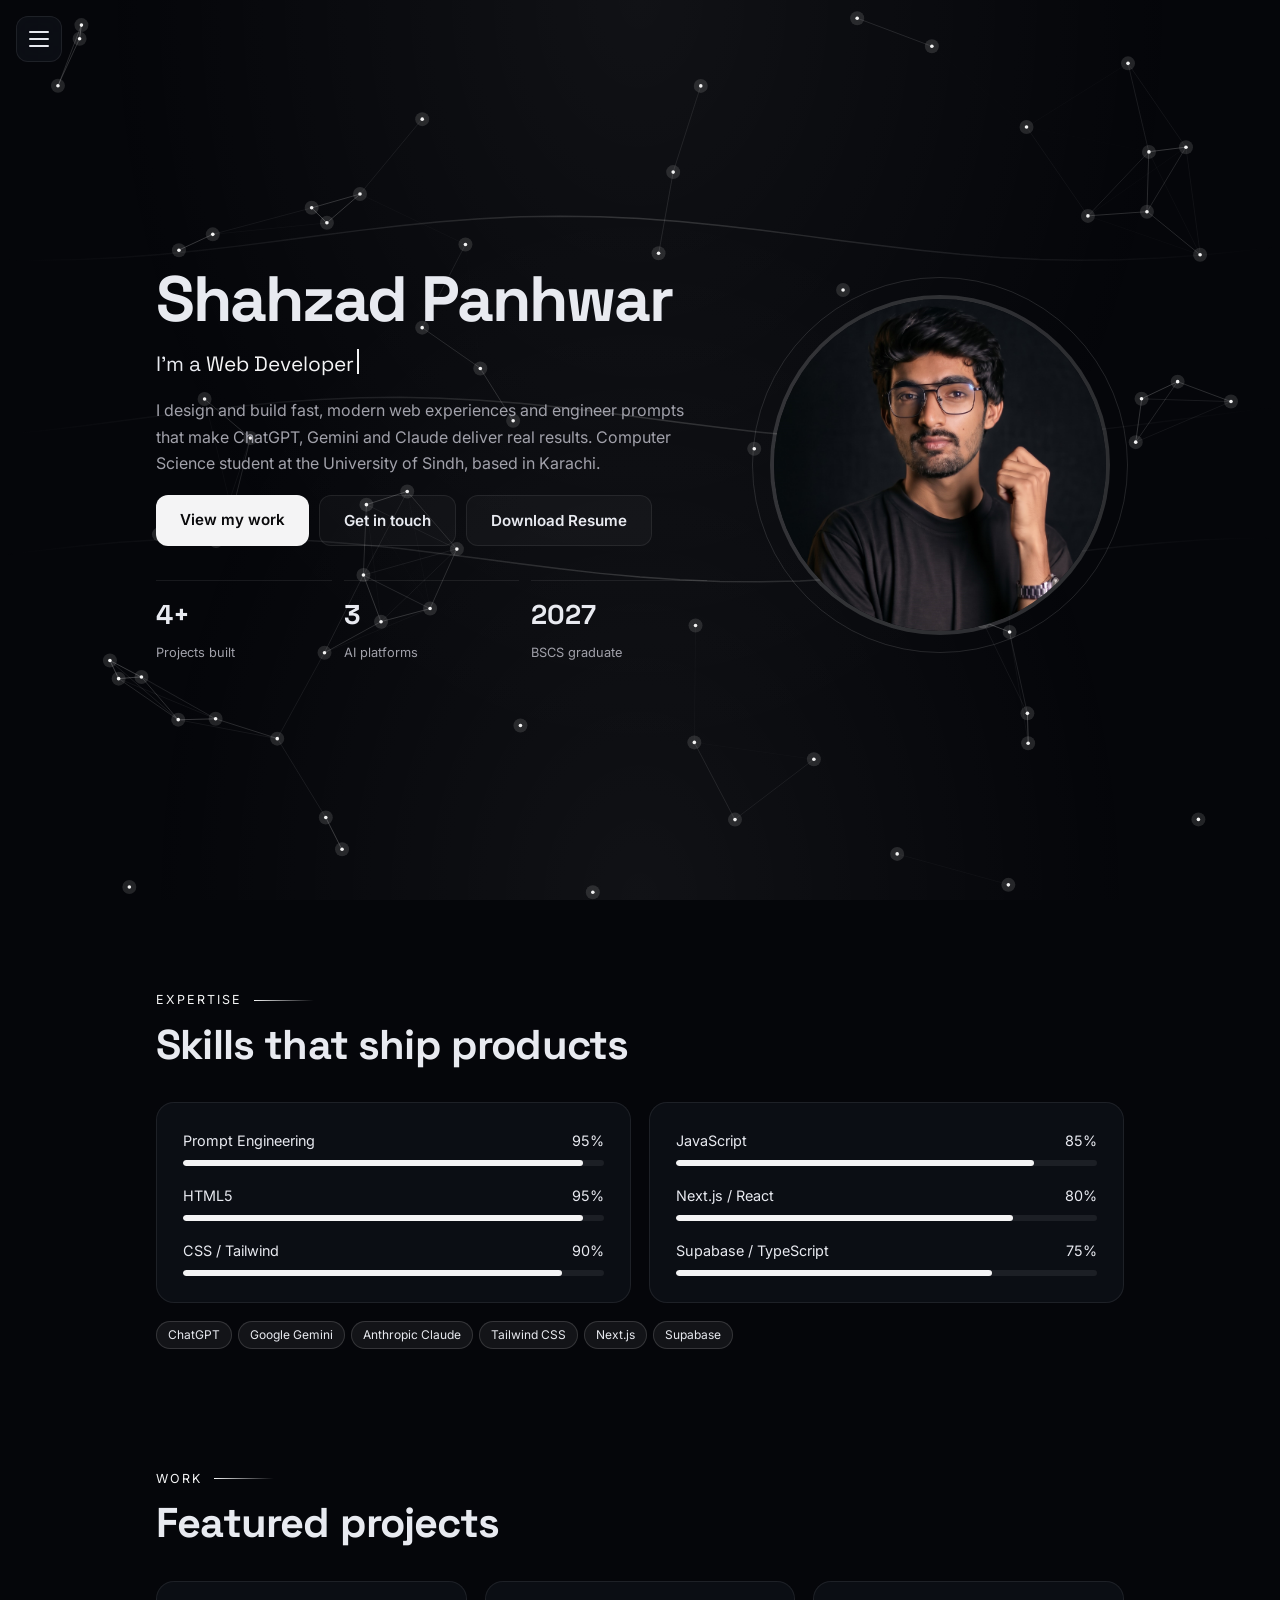
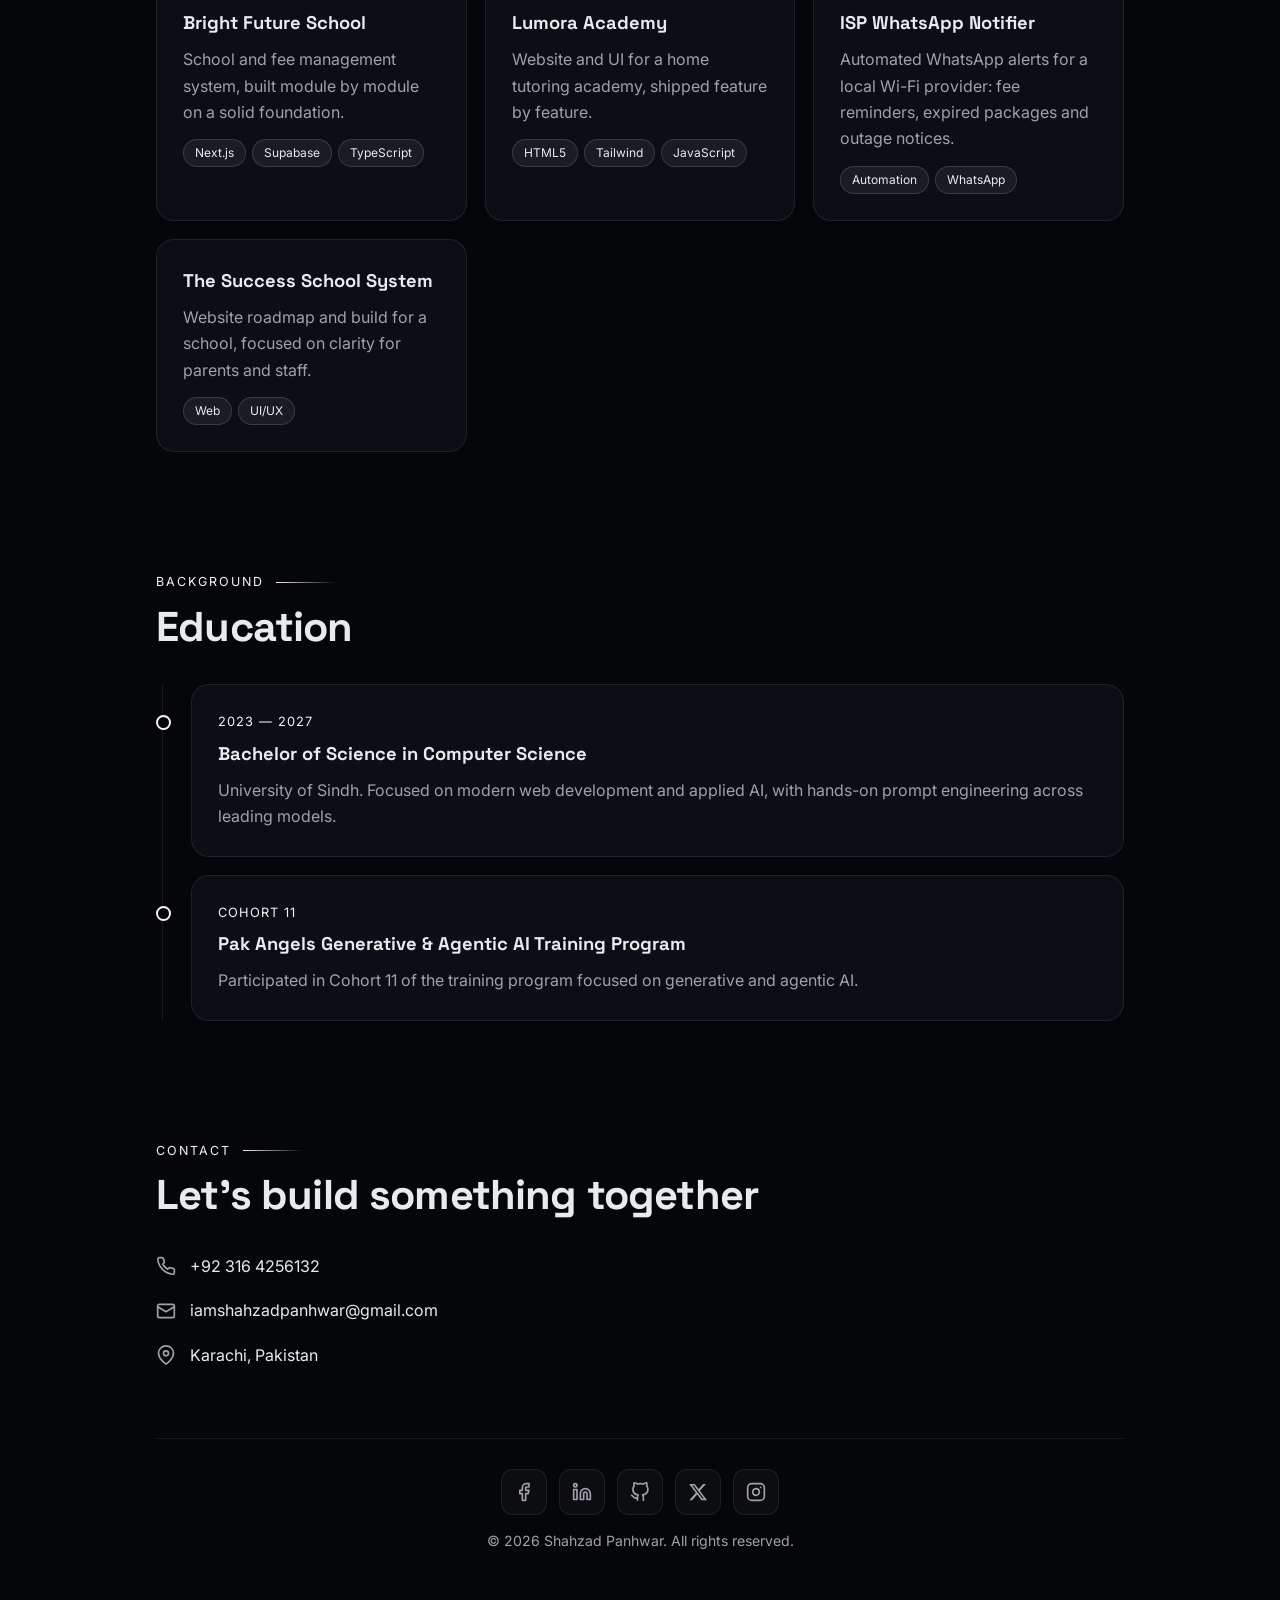
==== commit 6c71eb33: "Add files via upload" ====
--- a/index.html
+++ b/index.html
@@ -94,9 +94,10 @@
 <section id="contact">
  <div class="eyebrow rv">Contact</div>
  <h2 class="rv">Let's build something together</h2>
- <div class="cta">
-  <div class="card rv"><h3>Phone</h3><p>+92 316 4256132</p><div class="row"><a class="btn p" href="tel:+923164256132">Call</a></div></div>
-  <div class="card rv"><h3>Email</h3><p>iamshahzadpanhwar@gmail.com</p><div class="row"><a class="btn p" href="mailto:iamshahzadpanhwar@gmail.com">Send mail</a></div></div>
+ <div class="cinfo rv">
+  <a class="ci" href="tel:+923164256132"><svg viewBox="0 0 24 24" aria-hidden="true"><path d="M22 16.92v3a2 2 0 0 1-2.18 2 19.79 19.79 0 0 1-8.63-3.07 19.5 19.5 0 0 1-6-6 19.79 19.79 0 0 1-3.07-8.67A2 2 0 0 1 4.11 2h3a2 2 0 0 1 2 1.72 12.84 12.84 0 0 0 .7 2.81 2 2 0 0 1-.45 2.11L8.09 9.91a16 16 0 0 0 6 6l1.27-1.27a2 2 0 0 1 2.11-.45 12.84 12.84 0 0 0 2.81.7A2 2 0 0 1 22 16.92z"/></svg><span>+92 316 4256132</span></a>
+  <a class="ci" href="mailto:iamshahzadpanhwar@gmail.com"><svg viewBox="0 0 24 24" aria-hidden="true"><rect x="2" y="4" width="20" height="16" rx="2"/><path d="m22 7-10 6L2 7"/></svg><span>iamshahzadpanhwar@gmail.com</span></a>
+  <div class="ci"><svg viewBox="0 0 24 24" aria-hidden="true"><path d="M21 10c0 7-9 13-9 13s-9-6-9-13a9 9 0 0 1 18 0z"/><circle cx="12" cy="10" r="3"/></svg><span>Karachi, Pakistan</span></div>
  </div>
  <footer>
   <div class="social"><a href="https://www.facebook.com/iamshahzadpanhwar" target="_blank" rel="noopener" aria-label="Facebook"><svg viewBox="0 0 24 24"><path d="M18 2h-3a5 5 0 0 0-5 5v3H7v4h3v8h4v-8h3l1-4h-4V7a1 1 0 0 1 1-1h3z"/></svg></a><a href="https://www.linkedin.com/in/shahzadpanhwar/" target="_blank" rel="noopener" aria-label="LinkedIn"><svg viewBox="0 0 24 24"><path d="M16 8a6 6 0 0 1 6 6v7h-4v-7a2 2 0 0 0-2-2 2 2 0 0 0-2 2v7h-4v-7a6 6 0 0 1 6-6z"/><rect x="2" y="9" width="4" height="12"/><circle cx="4" cy="4" r="2"/></svg></a><a href="https://github.com/shahzadpanhwar" target="_blank" rel="noopener" aria-label="GitHub"><svg viewBox="0 0 24 24"><path d="M9 19c-5 1.5-5-2.5-7-3m14 6v-3.87a3.37 3.37 0 0 0-.94-2.61c3.14-.35 6.44-1.54 6.44-7A5.44 5.44 0 0 0 20 4.77 5.07 5.07 0 0 0 19.91 1S18.73.65 16 2.48a13.38 13.38 0 0 0-7 0C6.27.65 5.09 1 5.09 1A5.07 5.07 0 0 0 5 4.77a5.44 5.44 0 0 0-1.5 3.78c0 5.42 3.3 6.61 6.44 7A3.37 3.37 0 0 0 9 18.13V22"/></svg></a><a href="https://x.com/shahzadpanhwar_" target="_blank" rel="noopener" aria-label="X"><svg class="f" viewBox="0 0 24 24"><path d="M18.244 2.25h3.308l-7.227 8.26 8.502 11.24H16.17l-5.214-6.817L4.99 21.75H1.68l7.73-8.835L1.254 2.25H8.08l4.713 6.231zm-1.161 17.52h1.833L7.084 4.126H5.117z"/></svg></a><a href="https://instagram.com/shahzadpanhwar_" target="_blank" rel="noopener" aria-label="Instagram"><svg viewBox="0 0 24 24"><rect x="2" y="2" width="20" height="20" rx="5" ry="5"/><path d="M16 11.37A4 4 0 1 1 12.63 8 4 4 0 0 1 16 11.37z"/><line x1="17.5" y1="6.5" x2="17.51" y2="6.5"/></svg></a></div>
--- a/style.css
+++ b/style.css
@@ -65,7 +65,10 @@
 .tl{border-left:1px solid var(--line);padding-left:28px;margin-left:6px}
 .tl .card::before{content:"";position:absolute;left:-36px;top:30px;width:15px;height:15px;border-radius:50%;background:var(--bg);border:2px solid var(--cy)}
 .when{font-size:.8rem;color:var(--cy);letter-spacing:.08em;text-transform:uppercase;margin-bottom:6px}
-.cta{display:grid;grid-template-columns:1fr 1fr;gap:18px}
+.cinfo{display:grid;gap:18px}
+.ci{display:flex;align-items:center;gap:14px;width:fit-content;max-width:100%;color:var(--tx);text-decoration:none;font-size:1rem;overflow-wrap:anywhere}
+.ci svg{width:20px;height:20px;fill:none;stroke:var(--mut);stroke-width:2;stroke-linecap:round;stroke-linejoin:round;flex:none}
+a.ci:hover{text-decoration:underline;text-underline-offset:4px}
 footer{margin-top:70px;padding:30px 0 50px;text-align:center;border-top:1px solid var(--line);color:var(--mut);font-size:.88rem}
 .social{display:flex;flex-wrap:wrap;justify-content:center;gap:12px}.social a{display:grid;place-items:center;width:46px;height:46px;border-radius:12px;border:1px solid var(--line);background:rgba(255,255,255,.03);color:var(--mut);text-decoration:none;transition:.25s}.social a:hover{color:var(--cy);border-color:rgba(255,255,255,.3);transform:translateY(-3px)}.social svg{width:20px;height:20px;fill:none;stroke:currentColor;stroke-width:2;stroke-linecap:round;stroke-linejoin:round}.social svg.f{fill:currentColor;stroke:none}
 .rv{opacity:0;transform:translateY(28px);transition:opacity .8s,transform .8s}.rv.in{opacity:1;transform:none}
@@ -80,6 +83,5 @@
  .stats b{font-size:1.4rem}
  nav a{padding:14px}
  .btn{padding:12px 20px}
- .cta{grid-template-columns:1fr}
 }
 @media(prefers-reduced-motion:reduce){*{animation:none!important;transition:none!important}}
